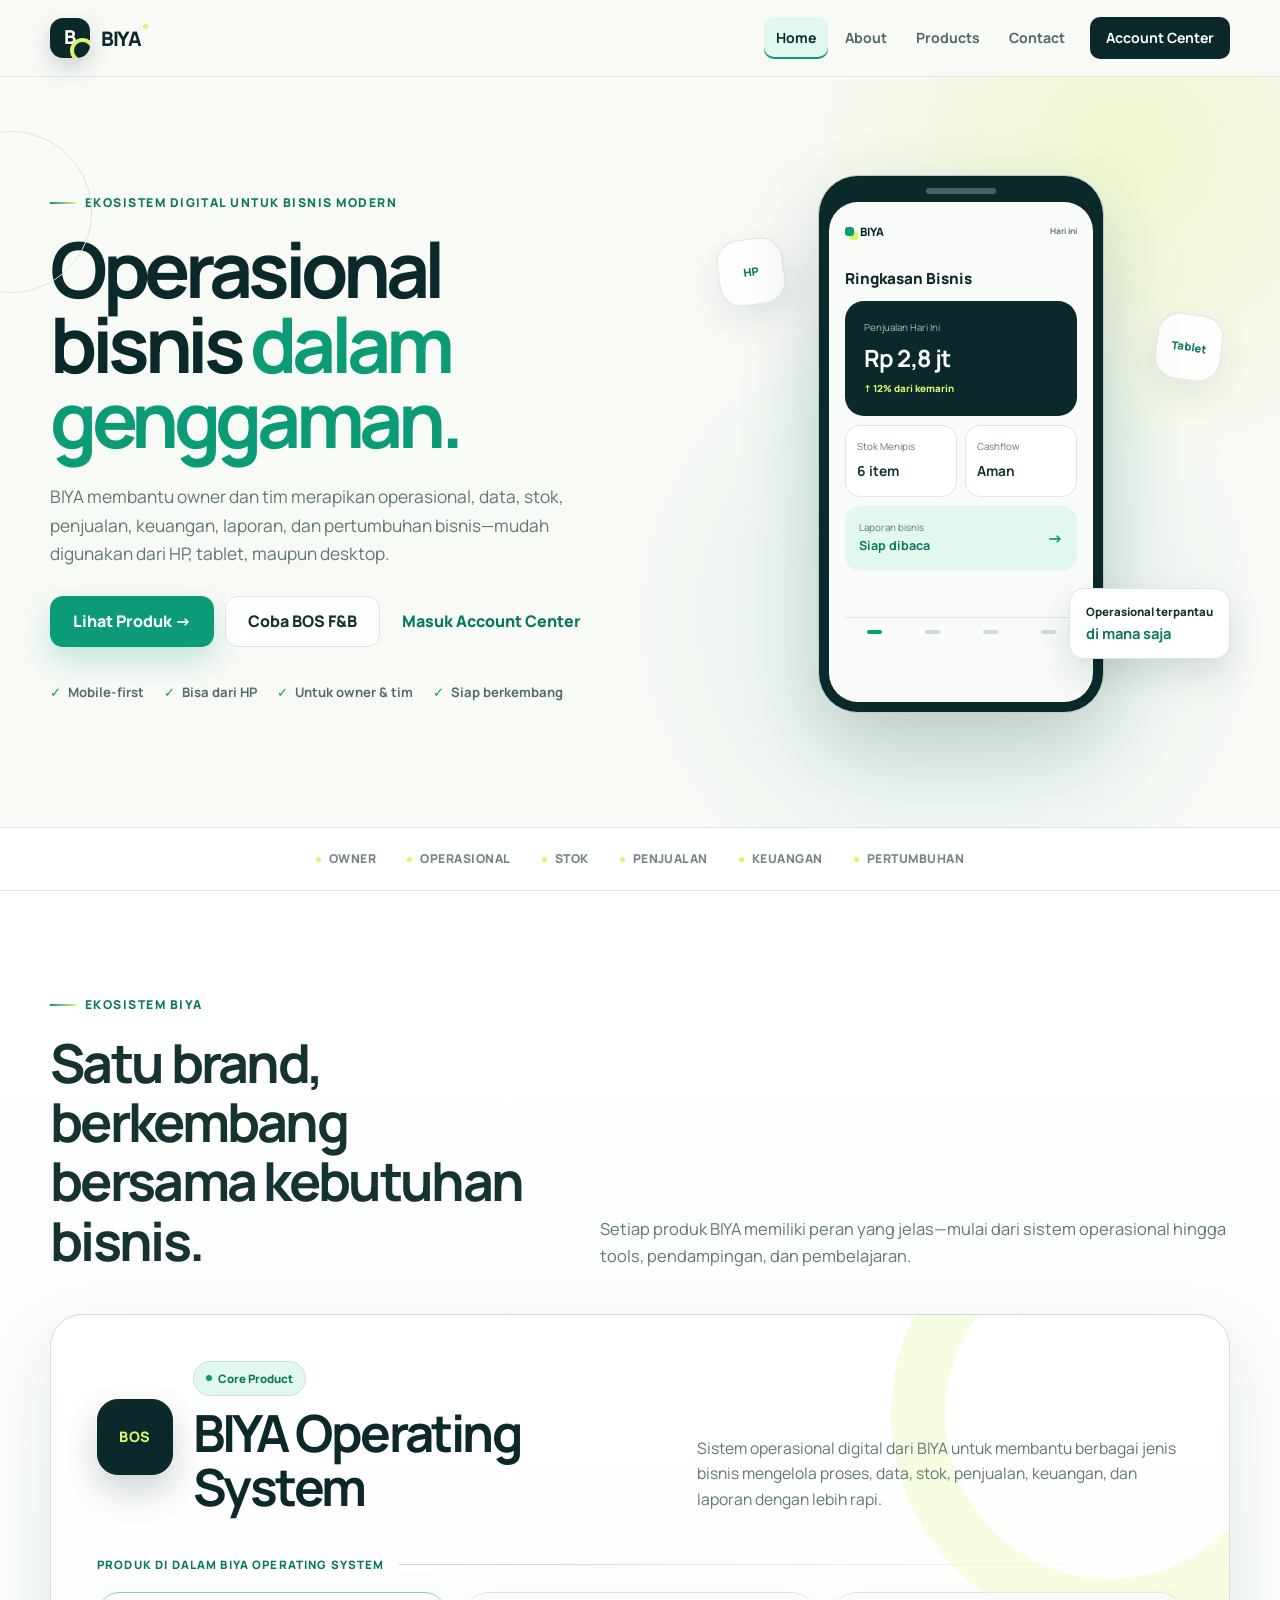
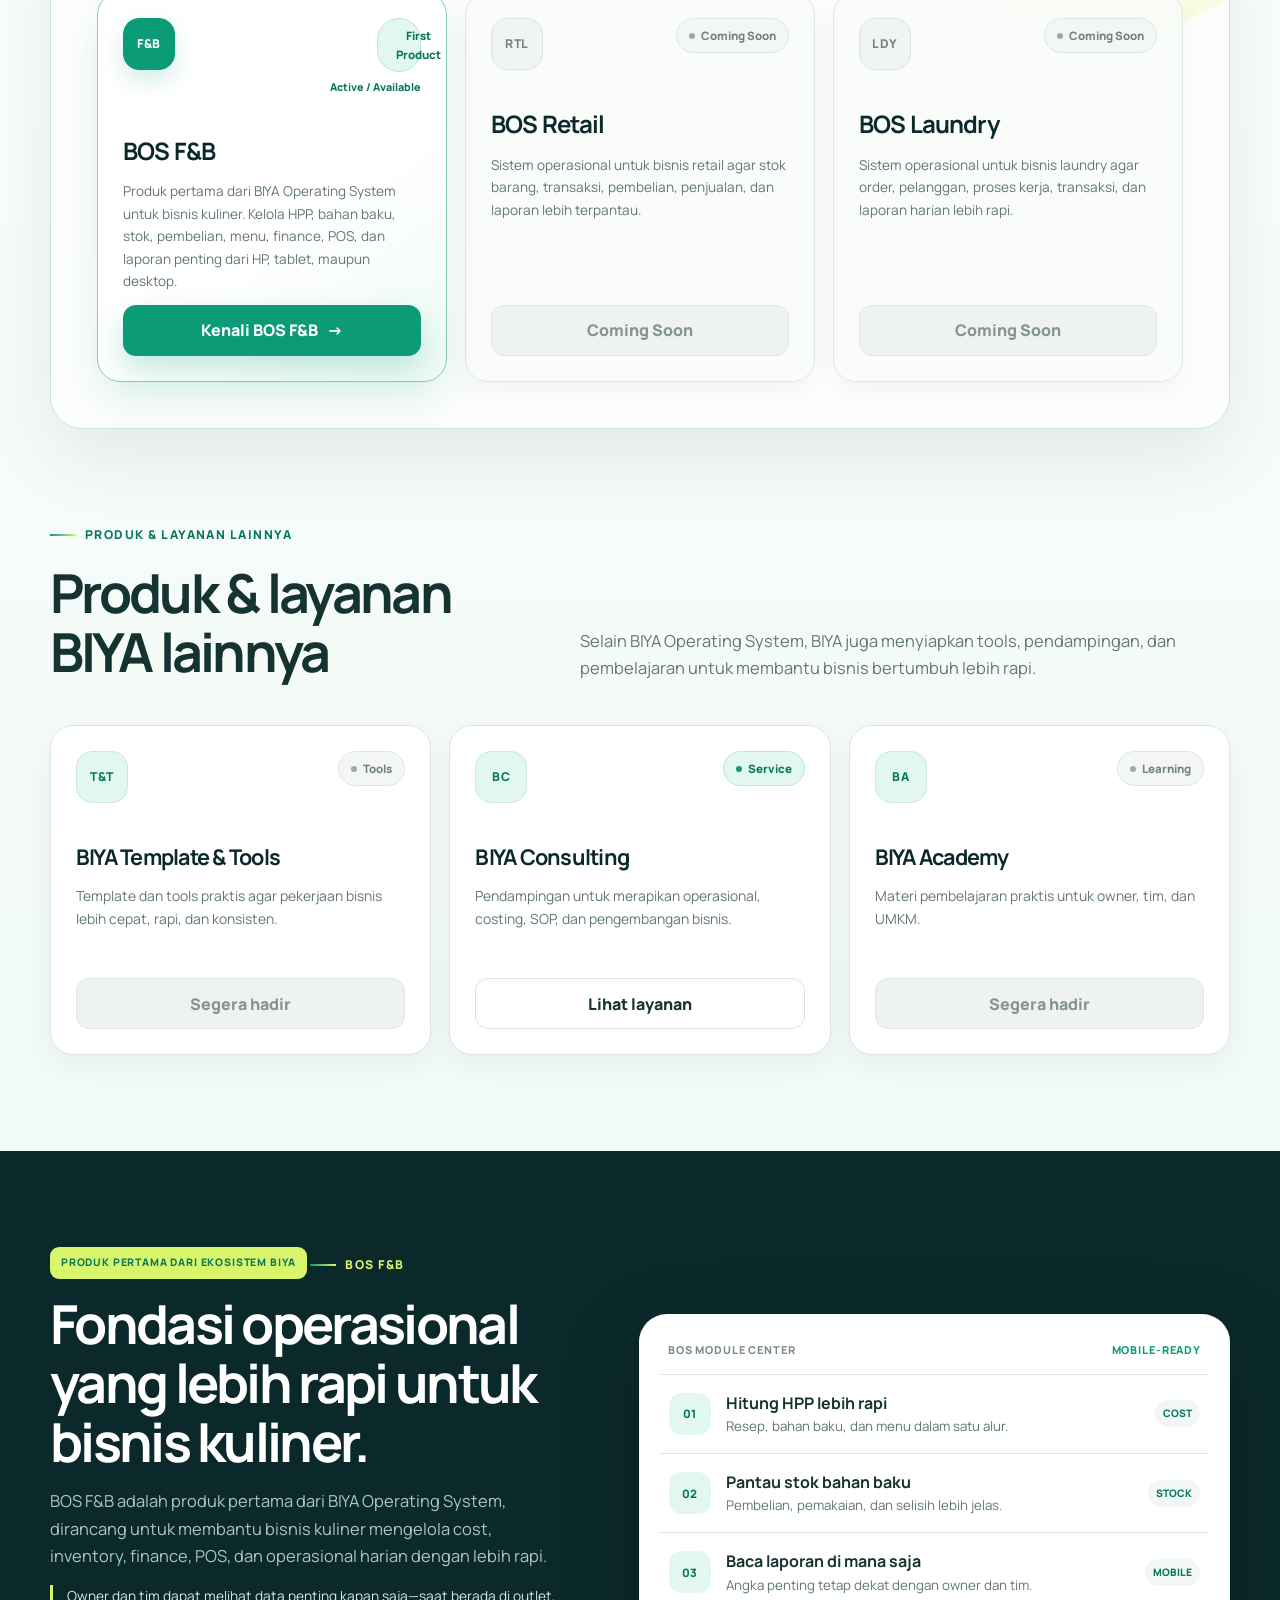
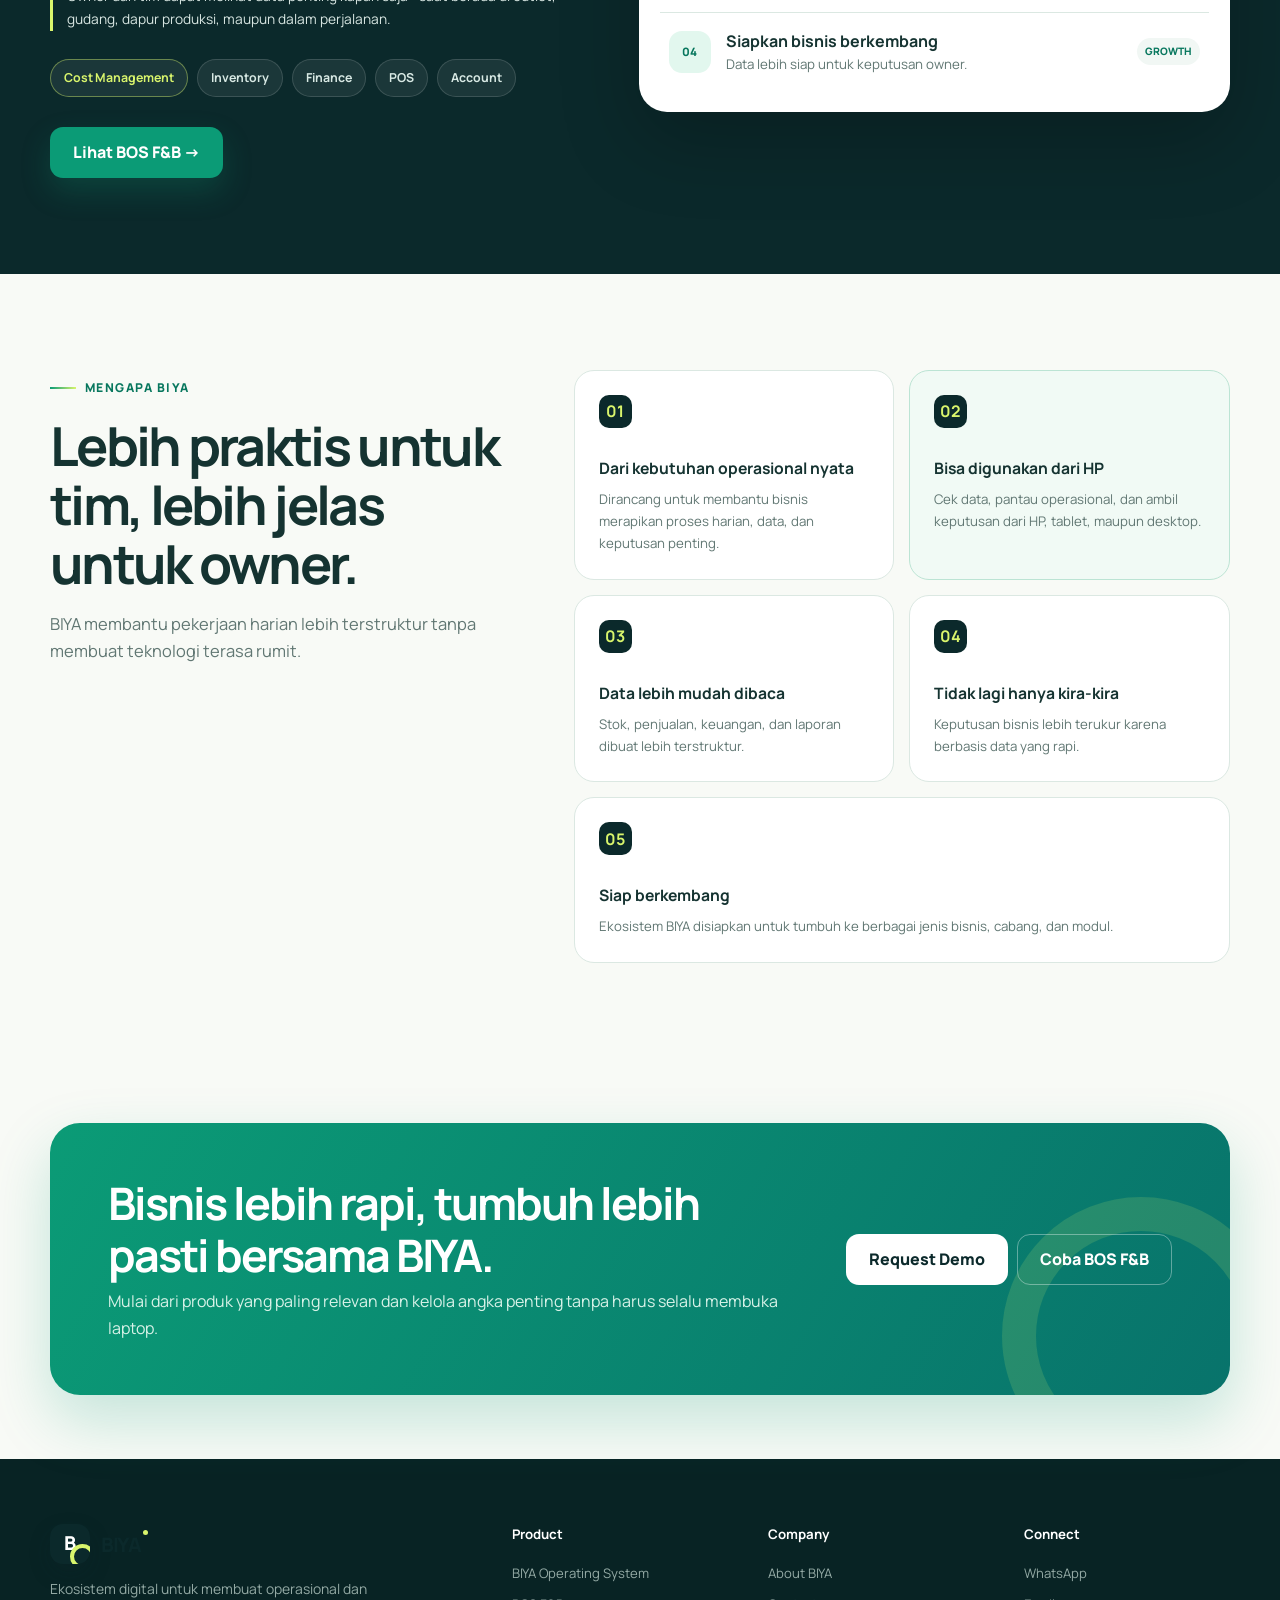
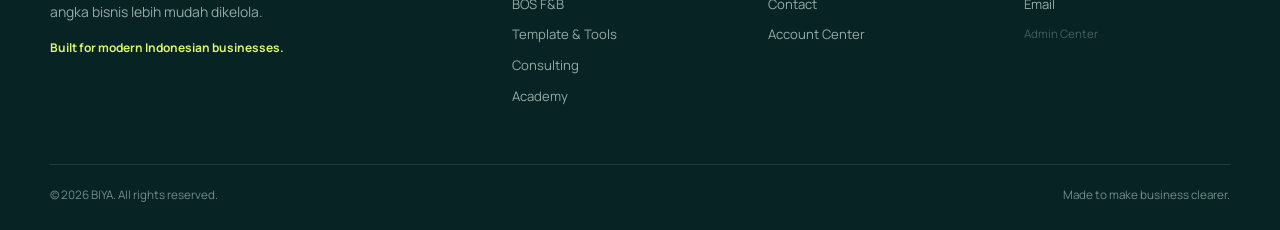
==== index.html @ c6843afa "refactor: simplify global navigation" ====
<!doctype html>
<html lang="id">
<head>
  <meta charset="utf-8">
  <meta name="viewport" content="width=device-width,initial-scale=1">
  <title>BIYA — Bisnis Lebih Rapi, Tumbuh Lebih Pasti</title>
  <meta name="description" content="BIYA membantu bisnis modern dan UMKM merapikan operasional, data, stok, penjualan, keuangan, laporan, dan pertumbuhan dari HP, tablet, maupun desktop.">
  <meta property="og:title" content="BIYA — Bisnis Lebih Rapi, Tumbuh Lebih Pasti">
  <meta property="og:description" content="Ekosistem digital BIYA membantu owner dan tim mengelola bisnis dengan data yang lebih rapi, mudah dibaca, dan siap berkembang.">
  <meta property="og:type" content="website">
  <link rel="stylesheet" href="assets/css/style.css">
  <script defer src="assets/js/main.js"></script>
</head>
<body>
  <header class="site-header">
    <nav class="nav container" aria-label="Navigasi utama">
      <a class="logo" href="index.html" aria-label="BIYA Home"><span class="logo-mark">B</span><span class="logo-word">BIYA</span></a>
      <button class="menu-toggle" type="button" aria-label="Buka menu" aria-expanded="false">☰</button>
      <div class="nav-links">
        <a href="index.html">Home</a><a href="about.html">About</a><a href="products.html">Products</a><a href="contact.html">Contact</a>
        <!-- TODO: Replace with final Account Center URL -->
        <a class="nav-cta" href="#TODO-ACCOUNT-CENTER-LINK">Account Center</a>
      </div>
    </nav>
  </header>
  <main>
    <section class="hero">
      <div class="container hero-grid">
        <div>
          <p class="eyebrow">Ekosistem digital untuk bisnis modern</p>
          <h1>Operasional bisnis <span>dalam genggaman.</span></h1>
          <p class="hero-copy">BIYA membantu owner dan tim merapikan operasional, data, stok, penjualan, keuangan, laporan, dan pertumbuhan bisnis—mudah digunakan dari HP, tablet, maupun desktop.</p>
          <div class="hero-actions">
            <a class="btn btn-primary" href="#produk">Lihat Produk →</a>
            <a class="btn btn-outline" href="bos-fnb.html">Coba BOS F&amp;B</a>
            <a class="btn btn-link" href="#TODO-ACCOUNT-CENTER-LINK">Masuk Account Center</a>
          </div>
          <div class="trust-row"><span>Mobile-first</span><span>Bisa dari HP</span><span>Untuk owner &amp; tim</span><span>Siap berkembang</span></div>
        </div>
        <div class="mobile-showcase" aria-label="Preview BIYA di HP, tablet, dan desktop">
          <div class="device-orbit orbit-one">HP</div><div class="device-orbit orbit-two">Tablet</div>
          <div class="phone-mockup">
            <div class="phone-speaker"></div>
            <div class="phone-screen">
              <div class="phone-head"><span><i></i> BIYA</span><small>Hari ini</small></div>
              <p class="phone-greeting">Ringkasan Bisnis</p>
              <div class="phone-primary"><span>Penjualan Hari Ini</span><strong>Rp 2,8 jt</strong><small>↑ 12% dari kemarin</small></div>
              <div class="phone-metrics"><div><span>Stok Menipis</span><strong>6 item</strong></div><div><span>Cashflow</span><strong>Aman</strong></div></div>
              <div class="phone-report"><span>Laporan bisnis</span><b>Siap dibaca</b><i>→</i></div>
              <div class="phone-nav"><b></b><i></i><i></i><i></i></div>
            </div>
          </div>
          <div class="floating-card mobile-note">Operasional terpantau <b>di mana saja</b></div>
        </div>
      </div>
    </section>
    <div class="logo-strip"><div class="container"><span>OWNER</span><span>OPERASIONAL</span><span>STOK</span><span>PENJUALAN</span><span>KEUANGAN</span><span>PERTUMBUHAN</span></div></div>

    <section class="section bos-section" id="produk">
      <div class="container">
        <div class="section-head products-intro">
          <div><p class="eyebrow">Ekosistem BIYA</p><h2 class="section-title">Satu brand, berkembang bersama kebutuhan bisnis.</h2></div>
          <p class="section-copy">Setiap produk BIYA memiliki peran yang jelas—mulai dari sistem operasional hingga tools, pendampingan, dan pembelajaran.</p>
        </div>
        <div class="bos-parent reveal">
          <div class="bos-parent-head">
            <div class="bos-title-group"><div class="card-icon bos-parent-icon">BOS</div><div><span class="badge">Core Product</span><h2>BIYA Operating System</h2></div></div>
            <p>Sistem operasional digital dari BIYA untuk membantu berbagai jenis bisnis mengelola proses, data, stok, penjualan, keuangan, dan laporan dengan lebih rapi.</p>
          </div>
          <div class="bos-family-label"><span>Produk di dalam BIYA Operating System</span></div>
          <div class="bos-product-grid">
            <article class="bos-product-card is-active"><div class="bos-card-top"><div class="card-icon">F&amp;B</div><div class="badge-stack"><span class="badge">First Product</span><span class="status-label">Active / Available</span></div></div><div><h3>BOS F&amp;B</h3><p>Produk pertama dari BIYA Operating System untuk bisnis kuliner. Kelola HPP, bahan baku, stok, pembelian, menu, finance, POS, dan laporan penting dari HP, tablet, maupun desktop.</p></div><a class="btn btn-primary" href="bos-fnb.html">Kenali BOS F&amp;B <span aria-hidden="true">→</span></a></article>
            <article class="bos-product-card is-coming"><div class="bos-card-top"><div class="card-icon">RTL</div><span class="badge soon">Coming Soon</span></div><div><h3>BOS Retail</h3><p>Sistem operasional untuk bisnis retail agar stok barang, transaksi, pembelian, penjualan, dan laporan lebih terpantau.</p></div><span class="btn btn-disabled" aria-disabled="true">Coming Soon</span></article>
            <article class="bos-product-card is-coming"><div class="bos-card-top"><div class="card-icon">LDY</div><span class="badge soon">Coming Soon</span></div><div><h3>BOS Laundry</h3><p>Sistem operasional untuk bisnis laundry agar order, pelanggan, proses kerja, transaksi, dan laporan harian lebih rapi.</p></div><span class="btn btn-disabled" aria-disabled="true">Coming Soon</span></article>
          </div>
        </div>
        <div class="other-products-block">
          <div class="section-head"><div><p class="eyebrow">Produk &amp; layanan lainnya</p><h2 class="section-title">Produk &amp; layanan BIYA lainnya</h2></div><p class="section-copy">Selain BIYA Operating System, BIYA juga menyiapkan tools, pendampingan, dan pembelajaran untuk membantu bisnis bertumbuh lebih rapi.</p></div>
          <div class="other-product-grid">
            <article class="other-product-card reveal"><div class="card-top"><div class="card-icon">T&amp;T</div><span class="badge soon">Tools</span></div><h3>BIYA Template &amp; Tools</h3><p>Template dan tools praktis agar pekerjaan bisnis lebih cepat, rapi, dan konsisten.</p><span class="btn btn-disabled" aria-disabled="true">Segera hadir</span></article>
            <article class="other-product-card reveal"><div class="card-top"><div class="card-icon">BC</div><span class="badge">Service</span></div><h3>BIYA Consulting</h3><p>Pendampingan untuk merapikan operasional, costing, SOP, dan pengembangan bisnis.</p><a class="btn btn-outline" href="contact.html">Lihat layanan</a></article>
            <article class="other-product-card reveal"><div class="card-top"><div class="card-icon">BA</div><span class="badge soon">Learning</span></div><h3>BIYA Academy</h3><p>Materi pembelajaran praktis untuk owner, tim, dan UMKM.</p><span class="btn btn-disabled" aria-disabled="true">Segera hadir</span></article>
          </div>
        </div>
      </div>
    </section>

    <section class="section bos-highlight">
      <div class="container split">
        <div>
          <p class="product-kicker">Produk pertama dari ekosistem BIYA</p>
          <p class="eyebrow">BOS F&amp;B</p>
          <h2 class="section-title">Fondasi operasional yang lebih rapi untuk bisnis kuliner.</h2>
          <p class="section-copy">BOS F&amp;B adalah produk pertama dari BIYA Operating System, dirancang untuk membantu bisnis kuliner mengelola cost, inventory, finance, POS, dan operasional harian dengan lebih rapi.</p>
          <p class="context-note">Owner dan tim dapat melihat data penting kapan saja—saat berada di outlet, gudang, dapur produksi, maupun dalam perjalanan.</p>
          <div class="module-pills"><span>Cost Management</span><span>Inventory</span><span>Finance</span><span>POS</span><span>Account</span></div>
          <a class="btn btn-primary" href="bos-fnb.html">Lihat BOS F&amp;B →</a>
        </div>
        <div class="feature-panel reveal">
          <div class="panel-label"><span>BOS module center</span><span>Mobile-ready</span></div>
          <div class="feature-row"><i>01</i><div><strong>Hitung HPP lebih rapi</strong><small>Resep, bahan baku, dan menu dalam satu alur.</small></div><em>COST</em></div>
          <div class="feature-row"><i>02</i><div><strong>Pantau stok bahan baku</strong><small>Pembelian, pemakaian, dan selisih lebih jelas.</small></div><em>STOCK</em></div>
          <div class="feature-row"><i>03</i><div><strong>Baca laporan di mana saja</strong><small>Angka penting tetap dekat dengan owner dan tim.</small></div><em>MOBILE</em></div>
          <div class="feature-row"><i>04</i><div><strong>Siapkan bisnis berkembang</strong><small>Data lebih siap untuk keputusan owner.</small></div><em>GROWTH</em></div>
        </div>
      </div>
    </section>

    <section class="section">
      <div class="container why-grid">
        <div><p class="eyebrow">Mengapa BIYA</p><h2 class="section-title">Lebih praktis untuk tim, lebih jelas untuk owner.</h2><p class="section-copy">BIYA membantu pekerjaan harian lebih terstruktur tanpa membuat teknologi terasa rumit.</p></div>
        <div class="why-list">
          <article class="why-item reveal"><b>01</b><h3>Dari kebutuhan operasional nyata</h3><p>Dirancang untuk membantu bisnis merapikan proses harian, data, dan keputusan penting.</p></article>
          <article class="why-item why-mobile reveal"><b>02</b><h3>Bisa digunakan dari HP</h3><p>Cek data, pantau operasional, dan ambil keputusan dari HP, tablet, maupun desktop.</p></article>
          <article class="why-item reveal"><b>03</b><h3>Data lebih mudah dibaca</h3><p>Stok, penjualan, keuangan, dan laporan dibuat lebih terstruktur.</p></article>
          <article class="why-item reveal"><b>04</b><h3>Tidak lagi hanya kira-kira</h3><p>Keputusan bisnis lebih terukur karena berbasis data yang rapi.</p></article>
          <article class="why-item why-wide reveal"><b>05</b><h3>Siap berkembang</h3><p>Ekosistem BIYA disiapkan untuk tumbuh ke berbagai jenis bisnis, cabang, dan modul.</p></article>
        </div>
      </div>
    </section>
    <section class="section-sm"><div class="container"><div class="cta-box"><div><h2>Bisnis lebih rapi, tumbuh lebih pasti bersama BIYA.</h2><p>Mulai dari produk yang paling relevan dan kelola angka penting tanpa harus selalu membuka laptop.</p></div><div class="cta-actions"><a class="btn" href="contact.html">Request Demo</a><!-- TODO: Replace with final BOS F&B app URL --><a class="btn btn-ghost" href="#TODO-BOS-FNB-LINK">Coba BOS F&amp;B</a></div></div></div></section>
  </main>
  <footer class="site-footer">
    <div class="container">
      <div class="footer-grid">
        <div class="footer-brand"><a class="logo" href="index.html"><span class="logo-mark">B</span><span class="logo-word">BIYA</span></a><p>Ekosistem digital untuk membuat operasional dan angka bisnis lebih mudah dikelola.</p><p class="footer-tagline">Built for modern Indonesian businesses.</p></div>
        <div class="footer-col"><h3>Product</h3><a href="products.html#bos">BIYA Operating System</a><a href="bos-fnb.html">BOS F&amp;B</a><a href="products.html#tools">Template &amp; Tools</a><a href="products.html#consulting">Consulting</a><a href="products.html#academy">Academy</a></div>
        <div class="footer-col"><h3>Company</h3><a href="about.html">About BIYA</a><a href="contact.html">Contact</a><!-- TODO: Replace with final Account Center URL --><a href="#TODO-ACCOUNT-CENTER-LINK">Account Center</a></div>
        <div class="footer-col"><h3>Connect</h3><!-- TODO: Replace placeholder contact links --><a href="#TODO-WHATSAPP-LINK">WhatsApp</a><a href="#TODO-EMAIL">Email</a><span class="admin-link">Admin Center</span></div>
      </div>
      <div class="footer-bottom"><span>© 2026 BIYA. All rights reserved.</span><span>Made to make business clearer.</span></div>
    </div>
  </footer>
</body>
</html>
---- assets/css/style.css ----
@import url('https://fonts.googleapis.com/css2?family=Manrope:wght@400;500;600;700;800&display=swap');

:root {
  --navy: #0b292b;
  --navy-soft: #123b3a;
  --green: #0b9b76;
  --green-dark: #08775e;
  --mint: #e2f7ee;
  --mint-soft: #f1faf5;
  --lime: #d9f56c;
  --cream: #f8faf6;
  --white: #fff;
  --ink: #153331;
  --muted: #617773;
  --line: #dbe8e2;
  --shadow: 0 24px 70px rgba(11, 41, 43, .11);
  --radius: 24px;
  --container: 1180px;
}

* { box-sizing: border-box; }
html { scroll-behavior: smooth; }
body { margin: 0; overflow-x: hidden; background: var(--cream); color: var(--ink); font-family: Manrope, Inter, system-ui, sans-serif; line-height: 1.65; }
a { color: inherit; text-decoration: none; }
button, input, textarea, select { font: inherit; }
button, a { -webkit-tap-highlight-color: transparent; }
img { max-width: 100%; }
.container { width: min(calc(100% - 40px), var(--container)); margin-inline: auto; }
.section { padding: 96px 0; }
.section-sm { padding: 64px 0; }
.surface-mint { background: var(--mint-soft); }
.eyebrow { display: inline-flex; align-items: center; gap: 9px; margin: 0 0 18px; color: var(--green-dark); font-size: .76rem; font-weight: 800; letter-spacing: .12em; text-transform: uppercase; }
.eyebrow::before { width: 26px; height: 2px; background: linear-gradient(90deg, var(--green), var(--lime)); content: ""; }
.section-title { max-width: 760px; margin: 0; font-size: clamp(2rem, 4.2vw, 3.6rem); line-height: 1.1; letter-spacing: -.05em; }
.section-copy { max-width: 650px; color: var(--muted); font-size: 1.03rem; }
.section-head { display: flex; align-items: end; justify-content: space-between; gap: 40px; margin-bottom: 44px; }
.section-head .section-copy { margin: 0; }
.accent-text { color: var(--green); }
.badge { display: inline-flex; align-items: center; gap: 6px; padding: 7px 12px; border: 1px solid #bce6d6; border-radius: 999px; background: var(--mint); color: var(--green-dark); font-size: .72rem; font-weight: 800; }
.badge::before { width: 6px; height: 6px; border-radius: 50%; background: var(--green); content: ""; }
.badge.soon { border-color: var(--line); background: #f3f6f4; color: #72837f; }
.badge.soon::before { background: #9aaba7; }
.btn { display: inline-flex; align-items: center; justify-content: center; gap: 9px; min-height: 51px; padding: 0 22px; border: 1px solid transparent; border-radius: 13px; font-weight: 800; transition: .25s ease; cursor: pointer; }
.btn:hover { transform: translateY(-2px); }
.btn-primary { background: var(--green); color: #fff; box-shadow: 0 13px 30px rgba(11, 155, 118, .23); }
.btn-primary:hover { background: var(--green-dark); }
.btn-dark { background: var(--navy); color: #fff; }
.btn-outline { border-color: var(--line); background: #fff; }
.btn-outline:hover { border-color: var(--green); color: var(--green-dark); }
.text-link { display: inline-flex; align-items: center; gap: 7px; color: var(--green-dark); font-weight: 800; }
.text-link::after { content: "→"; transition: .2s; }
.text-link:hover::after { transform: translateX(4px); }

.site-header { position: sticky; top: 0; z-index: 100; border-bottom: 1px solid rgba(219, 232, 226, .88); background: rgba(248, 250, 246, .88); backdrop-filter: blur(18px); }
.nav { display: flex; align-items: center; justify-content: space-between; height: 76px; }
.logo { display: inline-flex; align-items: center; gap: 11px; color: var(--navy); font-size: 1.25rem; font-weight: 800; letter-spacing: -.045em; }
.logo-word { position: relative; }
.logo-word::after { position: absolute; top: 2px; right: -7px; width: 5px; height: 5px; border-radius: 50%; background: var(--lime); content: ""; }
.logo-mark { position: relative; display: grid; place-items: center; width: 40px; height: 40px; overflow: hidden; border-radius: 13px; background: var(--navy); color: #fff; font-size: 1.2rem; font-weight: 800; box-shadow: 0 9px 22px rgba(11, 41, 43, .18); }
.logo-mark::after { position: absolute; right: -5px; bottom: -5px; width: 17px; height: 17px; border: 4px solid var(--lime); border-radius: 50%; content: ""; }
.nav-links { display: flex; align-items: center; gap: 5px; }
.nav-links > a { padding: 9px 12px; border-radius: 10px; color: #4f6763; font-size: .88rem; font-weight: 700; }
.nav-links > a:hover, .nav-links > a.active { background: var(--mint); color: var(--navy); }
.nav-links > a.active { box-shadow: inset 0 -2px var(--green); }
.nav-links .nav-cta { margin-left: 8px; padding-inline: 16px; background: var(--navy); color: #fff; }
.nav-links .nav-cta:hover { background: var(--green-dark); color: #fff; box-shadow: none; }
.menu-toggle { display: none; width: 44px; height: 44px; border: 1px solid var(--line); border-radius: 12px; background: #fff; color: var(--navy); font-size: 1.3rem; cursor: pointer; }

.hero { position: relative; padding: 82px 0 98px; overflow: hidden; background: radial-gradient(circle at 88% 10%, rgba(217, 245, 108, .27), transparent 25%), radial-gradient(circle at 74% 72%, rgba(11, 155, 118, .1), transparent 30%), var(--cream); }
.hero::before { position: absolute; top: 54px; left: -70px; width: 160px; height: 160px; border: 1px solid #d6e6df; border-radius: 50%; content: ""; }
.hero-grid { display: grid; grid-template-columns: 1.03fr .97fr; align-items: center; gap: 72px; }
.hero h1 { margin: 0; color: var(--navy); font-size: clamp(3.2rem, 6vw, 5.55rem); line-height: .98; letter-spacing: -.07em; }
.hero h1 span { color: var(--green); }
.hero-copy { max-width: 660px; margin: 27px 0; color: var(--muted); font-size: 1.08rem; }
.hero-actions { display: flex; flex-wrap: wrap; gap: 11px; }
.trust-row { display: flex; flex-wrap: wrap; gap: 20px; margin-top: 35px; color: #536c67; font-size: .82rem; font-weight: 700; }
.trust-row span::before { margin-right: 7px; color: var(--green); content: "✓"; }
.module-chips { display: flex; flex-wrap: wrap; gap: 8px; }
.module-chips span { padding: 7px 11px; border: 1px solid #cfe5dc; border-radius: 999px; background: rgba(255, 255, 255, .78); color: var(--green-dark); font-size: .7rem; font-weight: 800; }
.hero .module-chips { margin: 0 0 24px; }
.hero-visual { position: relative; min-height: 525px; }
.dashboard-shell { position: absolute; inset: 16px 0 12px 24px; padding: 22px; border: 1px solid #d0e3da; border-radius: 30px; background: rgba(255, 255, 255, .92); box-shadow: var(--shadow); transform: rotate(1deg); }
.dashboard-top { display: flex; align-items: center; justify-content: space-between; padding-bottom: 16px; border-bottom: 1px solid var(--line); }
.dashboard-brand { display: flex; align-items: center; gap: 9px; font-size: .79rem; font-weight: 800; }
.dashboard-brand i { width: 9px; height: 9px; border-radius: 3px; background: var(--green); box-shadow: 5px 5px 0 var(--lime); }
.status-live { display: flex; align-items: center; gap: 6px; color: #70837f; font-size: .68rem; font-weight: 700; }
.status-live::before { width: 7px; height: 7px; border-radius: 50%; background: #42c893; box-shadow: 0 0 0 4px #e0f7ed; content: ""; }
.metric-grid { display: grid; grid-template-columns: repeat(2, 1fr); gap: 12px; margin-top: 16px; }
.metric { padding: 16px; border: 1px solid #e1ebe6; border-radius: 17px; background: #f7faf8; }
.metric.highlight { border-color: var(--navy); background: var(--navy); color: #fff; }
.metric span { display: block; color: #7b8e8a; font-size: .68rem; font-weight: 700; }
.metric.highlight span { color: #aac1bc; }
.metric strong { display: block; margin-top: 4px; font-size: 1.25rem; letter-spacing: -.03em; }
.metric small { color: var(--green); font-size: .66rem; font-weight: 800; }
.metric.highlight small { color: var(--lime); }
.dashboard-detail { display: grid; grid-template-columns: 1.15fr .85fr; gap: 12px; margin-top: 12px; }
.cost-chart, .stock-card { padding: 15px; border: 1px solid var(--line); border-radius: 17px; background: #fff; }
.mini-label { display: flex; align-items: center; justify-content: space-between; color: #768985; font-size: .66rem; font-weight: 700; }
.mini-label b { color: var(--ink); font-size: .72rem; }
.bars { display: flex; align-items: end; gap: 6px; height: 73px; margin-top: 9px; }
.bars i { flex: 1; border-radius: 5px 5px 2px 2px; background: #caeadf; }
.bars i:nth-child(1) { height: 42%; }
.bars i:nth-child(2) { height: 65%; }
.bars i:nth-child(3) { height: 54%; }
.bars i:nth-child(4) { height: 88%; background: var(--green); }
.bars i:nth-child(5) { height: 72%; }
.stock-card ul { display: grid; gap: 8px; margin: 12px 0 0; padding: 0; list-style: none; }
.stock-card li { display: flex; align-items: center; justify-content: space-between; color: #607570; font-size: .67rem; }
.stock-card li::before { width: 7px; height: 7px; margin-right: 6px; border-radius: 50%; background: #f0ad4e; content: ""; }
.stock-card li span { margin-left: auto; color: #b56d24; font-weight: 800; }
.floating-card { position: absolute; z-index: 2; padding: 13px 16px; border: 1px solid var(--line); border-radius: 15px; background: #fff; box-shadow: 0 16px 35px rgba(11, 41, 43, .13); font-size: .72rem; font-weight: 800; }
.floating-card.one { top: 0; right: -14px; }
.floating-card.two { bottom: 0; left: -10px; }
.floating-card b { display: block; color: var(--green-dark); font-size: .92rem; }

.logo-strip { padding: 21px 0; border-block: 1px solid var(--line); background: #fff; }
.logo-strip .container { display: flex; flex-wrap: wrap; justify-content: center; gap: 31px; color: #758681; font-size: .76rem; font-weight: 800; letter-spacing: .04em; }
.logo-strip span { display: flex; align-items: center; gap: 8px; }
.logo-strip span::before { width: 5px; height: 5px; border-radius: 50%; background: var(--lime); content: ""; }
.card-grid { display: grid; grid-template-columns: repeat(4, 1fr); gap: 18px; }
.product-card { position: relative; display: flex; flex-direction: column; min-height: 325px; padding: 25px; overflow: hidden; border: 1px solid var(--line); border-radius: var(--radius); background: #fff; box-shadow: 0 10px 30px rgba(11, 41, 43, .045); transition: .25s; }
.product-card::after { position: absolute; right: -28px; bottom: -35px; width: 100px; height: 100px; border: 18px solid var(--mint); border-radius: 50%; content: ""; }
.product-card:hover { transform: translateY(-6px); border-color: #acd8c8; box-shadow: var(--shadow); }
.card-top { display: flex; align-items: start; justify-content: space-between; gap: 12px; }
.card-icon { display: grid; place-items: center; width: 52px; height: 52px; flex-shrink: 0; border: 1px solid #cbe8dc; border-radius: 16px; background: var(--mint); color: var(--green-dark); font-size: .76rem; font-weight: 800; letter-spacing: .04em; }
.product-card .card-icon { margin-bottom: 38px; }
.product-card h3 { margin: 0 0 10px; font-size: 1.2rem; line-height: 1.3; }
.product-card p { margin: 0 0 24px; color: var(--muted); font-size: .87rem; }
.product-card .text-link { z-index: 1; margin-top: auto; font-size: .85rem; }

.dark-section { position: relative; overflow: hidden; background: var(--navy); color: #fff; }
.dark-section::before { position: absolute; top: -210px; right: -140px; width: 510px; height: 510px; border: 1px solid rgba(217, 245, 108, .16); border-radius: 50%; box-shadow: 0 0 0 70px rgba(11, 155, 118, .05); content: ""; }
.dark-section .eyebrow { color: var(--lime); }
.dark-section .section-copy { color: #abc0bb; }
.split { display: grid; grid-template-columns: .93fr 1.07fr; align-items: center; gap: 75px; }
.module-pills { display: flex; flex-wrap: wrap; gap: 9px; margin: 28px 0 30px; }
.module-pills span { padding: 8px 13px; border: 1px solid rgba(255, 255, 255, .14); border-radius: 999px; background: rgba(255, 255, 255, .065); color: #d8e9e4; font-size: .77rem; font-weight: 700; }
.module-pills span:first-child { border-color: rgba(217, 245, 108, .42); color: var(--lime); }
.feature-panel { position: relative; z-index: 2; padding: 20px; border: 1px solid rgba(255, 255, 255, .12); border-radius: 28px; background: #fff; color: var(--ink); box-shadow: 0 28px 80px rgba(0, 0, 0, .23); }
.panel-label { display: flex; justify-content: space-between; padding: 6px 8px 15px; color: #7c8d89; font-size: .68rem; font-weight: 800; text-transform: uppercase; letter-spacing: .08em; }
.panel-label span:last-child { color: var(--green); }
.feature-row { display: flex; align-items: center; gap: 15px; padding: 15px 9px; border-top: 1px solid var(--line); }
.feature-row i { display: grid; place-items: center; width: 42px; height: 42px; flex-shrink: 0; border-radius: 13px; background: var(--mint); color: var(--green-dark); font-style: normal; font-size: .72rem; font-weight: 900; }
.feature-row strong, .feature-row small { display: block; }
.feature-row small { color: var(--muted); }
.feature-row em { margin-left: auto; padding: 5px 8px; border-radius: 999px; background: #f1f7f4; color: var(--green-dark); font-size: .64rem; font-style: normal; font-weight: 800; }
.why-grid { display: grid; grid-template-columns: .82fr 1.18fr; gap: 68px; }
.why-list { display: grid; grid-template-columns: 1fr 1fr; gap: 15px; }
.why-item { padding: 24px; border: 1px solid var(--line); border-radius: 20px; background: #fff; }
.why-item b { display: grid; place-items: center; width: 33px; height: 33px; margin-bottom: 28px; border-radius: 10px; background: var(--navy); color: var(--lime); }
.why-item h3 { margin: 0 0 7px; font-size: .98rem; }
.why-item p { margin: 0; color: var(--muted); font-size: .83rem; }
.cta-box { position: relative; display: flex; align-items: center; justify-content: space-between; gap: 30px; padding: 54px 58px; overflow: hidden; border-radius: 30px; background: linear-gradient(120deg, var(--green), #08736b); color: #fff; box-shadow: 0 25px 60px rgba(11, 155, 118, .22); }
.cta-box::after { position: absolute; right: -50px; bottom: -80px; width: 210px; height: 210px; border: 34px solid rgba(217, 245, 108, .14); border-radius: 50%; content: ""; }
.cta-box > * { position: relative; z-index: 1; }
.cta-box h2 { max-width: 670px; margin: 0 0 8px; font-size: clamp(1.8rem, 3.5vw, 2.8rem); line-height: 1.15; letter-spacing: -.045em; }
.cta-box p { margin: 0; color: #d8f2e8; }
.cta-actions { display: flex; flex-shrink: 0; flex-wrap: wrap; gap: 9px; }
.cta-box .btn { background: #fff; color: var(--navy); }
.cta-box .btn.btn-ghost { border-color: rgba(255, 255, 255, .36); background: transparent; color: #fff; }

.page-hero { position: relative; padding: 84px 0 74px; overflow: hidden; border-bottom: 1px solid var(--line); text-align: center; background: radial-gradient(circle at 50% -30%, rgba(11, 155, 118, .17), transparent 52%), var(--cream); }
.page-hero::after { position: absolute; right: 8%; bottom: -45px; width: 110px; height: 110px; border: 18px solid rgba(217, 245, 108, .34); border-radius: 50%; content: ""; }
.page-hero .eyebrow::before { display: none; }
.page-hero h1 { max-width: 920px; margin: 0 auto; color: var(--navy); font-size: clamp(2.8rem, 6vw, 5.15rem); line-height: 1.02; letter-spacing: -.065em; }
.page-hero p { max-width: 720px; margin: 24px auto 0; color: var(--muted); font-size: 1.06rem; }
.page-hero .module-chips { justify-content: center; margin-top: 27px; }
.page-hero .hero-actions { justify-content: center; margin-top: 28px; }
.story-grid, .contact-grid { display: grid; grid-template-columns: 1fr 1fr; align-items: start; gap: 68px; }
.story-card { padding: 38px; border-radius: 27px; background: var(--navy); color: #fff; box-shadow: var(--shadow); }
.story-card blockquote { margin: 0; font-size: 1.48rem; font-weight: 700; line-height: 1.5; }
.story-card p { color: #afc4bf; }
.value-grid { display: grid; grid-template-columns: repeat(3, 1fr); gap: 18px; }
.value-card { padding: 29px; border: 1px solid var(--line); border-radius: 22px; background: #fff; }
.value-card span { color: var(--green); font-size: 1.6rem; font-weight: 900; }
.value-card h3 { margin: 22px 0 7px; }
.value-card p { margin: 0; color: var(--muted); font-size: .87rem; }
.product-list { display: grid; gap: 20px; }
.product-wide { display: grid; grid-template-columns: 90px 1fr auto; align-items: center; gap: 27px; padding: 29px; border: 1px solid var(--line); border-radius: 24px; background: #fff; box-shadow: 0 10px 28px rgba(11, 41, 43, .04); }
.product-wide .card-icon { width: 70px; height: 70px; }
.product-wide h2 { margin: 7px 0; font-size: 1.45rem; }
.product-wide p { margin: 0; color: var(--muted); }
.bos-section { background: linear-gradient(180deg, #fff 0%, var(--mint-soft) 100%); }
.bos-parent { position: relative; padding: 46px; overflow: hidden; border: 1px solid #c8e3d8; border-radius: 32px; background: rgba(255, 255, 255, .82); box-shadow: 0 28px 75px rgba(11, 41, 43, .09); }
.bos-parent::before { position: absolute; top: -120px; right: -100px; width: 330px; height: 330px; border: 54px solid rgba(217, 245, 108, .19); border-radius: 50%; content: ""; pointer-events: none; }
.bos-parent-head { position: relative; z-index: 1; display: grid; grid-template-columns: 1fr .9fr; align-items: end; gap: 60px; }
.bos-title-group { display: flex; align-items: center; gap: 20px; }
.bos-parent-icon { width: 76px; height: 76px; border-color: var(--navy); border-radius: 21px; background: var(--navy); color: var(--lime); font-size: .9rem; box-shadow: 0 16px 34px rgba(11, 41, 43, .2); }
.bos-parent h2 { margin: 9px 0 0; color: var(--navy); font-size: clamp(2rem, 4vw, 3.35rem); line-height: 1.06; letter-spacing: -.05em; }
.bos-parent-head > p { margin: 0; color: var(--muted); font-size: .98rem; }
.bos-family-label { display: flex; align-items: center; gap: 14px; margin: 42px 0 18px; color: var(--green-dark); font-size: .72rem; font-weight: 800; letter-spacing: .1em; text-transform: uppercase; }
.bos-family-label::after { height: 1px; flex: 1; background: linear-gradient(90deg, #b9ddd0, transparent); content: ""; }
.bos-product-grid { position: relative; z-index: 1; display: grid; grid-template-columns: repeat(3, minmax(0, 1fr)); gap: 18px; }
.bos-product-card { display: flex; flex-direction: column; min-width: 0; min-height: 390px; padding: 25px; border: 1px solid var(--line); border-radius: 23px; background: #fff; box-shadow: 0 10px 28px rgba(11, 41, 43, .05); }
.bos-product-card.is-active { border-color: #87ccb6; background: linear-gradient(145deg, #fff 58%, #edfaf4); box-shadow: 0 18px 44px rgba(11, 155, 118, .13); }
.bos-product-card.is-coming { background: rgba(250, 252, 250, .86); }
.bos-card-top { display: flex; align-items: flex-start; justify-content: space-between; gap: 12px; margin-bottom: 34px; }
.bos-card-top .badge { max-width: calc(100% - 66px); text-align: center; }
.badge-stack { display: flex; align-items: flex-end; flex-direction: column; gap: 7px; }
.status-label { color: var(--green-dark); font-size: .67rem; font-weight: 800; }
.bos-product-card.is-active .card-icon { border-color: var(--green); background: var(--green); color: #fff; box-shadow: 0 10px 22px rgba(11, 155, 118, .18); }
.bos-product-card.is-coming .card-icon { border-color: #dce5e1; background: #f0f4f2; color: #738580; }
.product-kicker { margin: 0 0 7px !important; color: var(--green-dark) !important; font-size: .65rem !important; font-weight: 800; letter-spacing: .08em; text-transform: uppercase; }
.bos-product-card h3 { margin: 0 0 10px; color: var(--navy); font-size: 1.5rem; letter-spacing: -.035em; }
.bos-product-card p { margin: 0; color: var(--muted); font-size: .85rem; }
.bos-product-card > .btn { width: 100%; margin-top: auto; }
.btn-disabled { border-color: #dfe7e3; background: #eef2f0; color: #84948f; cursor: default; }
.btn-disabled:hover { transform: none; }
.bos-note { position: relative; z-index: 1; display: flex; align-items: flex-start; gap: 10px; margin: 20px 0 0; padding: 16px 18px; border: 1px solid #c9e7da; border-radius: 15px; background: var(--mint); color: #41665e; font-size: .82rem; }
.bos-note span { color: var(--green); font-weight: 900; }
.other-products { background: var(--cream); }
.products-intro { margin-bottom: 44px; }
.other-products-block { padding-top: 88px; }
.other-product-grid { display: grid; grid-template-columns: repeat(3, minmax(0, 1fr)); gap: 18px; }
.other-product-card { display: flex; min-width: 0; min-height: 330px; flex-direction: column; padding: 25px; border: 1px solid var(--line); border-radius: 23px; background: #fff; box-shadow: 0 10px 28px rgba(11, 41, 43, .05); transition: .25s; }
.other-product-card:hover { transform: translateY(-5px); border-color: #add9c9; box-shadow: var(--shadow); }
.other-product-card .card-top { margin-bottom: 36px; }
.other-product-card h3 { margin: 0 0 10px; color: var(--navy); font-size: 1.35rem; letter-spacing: -.035em; }
.other-product-card p { margin: 0 0 24px; color: var(--muted); font-size: .87rem; }
.other-product-card > .btn { width: 100%; margin-top: auto; }
.module-grid { display: grid; grid-template-columns: repeat(3, 1fr); gap: 18px; }
.module-card { display: flex; flex-direction: column; min-height: 350px; padding: 25px; border: 1px solid var(--line); border-radius: 22px; background: #fff; box-shadow: 0 8px 25px rgba(11, 41, 43, .04); transition: .25s; }
.module-card:hover { transform: translateY(-5px); border-color: #add9c9; box-shadow: var(--shadow); }
.module-card-head { display: flex; align-items: center; gap: 13px; margin-bottom: 15px; }
.module-card .card-icon { width: 44px; height: 44px; border-radius: 13px; }
.module-card h3 { margin: 0; font-size: 1.08rem; }
.module-card > p { min-height: 52px; margin: 0 0 18px; color: var(--muted); font-size: .82rem; }
.module-card ul { display: flex; flex-wrap: wrap; align-content: start; gap: 7px; margin: auto 0 0; padding: 0; list-style: none; }
.module-card li { padding: 5px 9px; border: 1px solid var(--line); border-radius: 999px; background: #f7faf8; color: #5d716d; font-size: .7rem; }
.audience-grid { display: grid; grid-template-columns: repeat(5, 1fr); gap: 13px; }
.audience-card { padding: 23px 17px; border: 1px solid var(--line); border-radius: 19px; background: #fff; text-align: center; }
.audience-card span { display: grid; place-items: center; width: 40px; height: 40px; margin: 0 auto 17px; border-radius: 12px; background: var(--mint); color: var(--green-dark); font-size: .73rem; font-weight: 900; }
.audience-card h3 { margin: 0; font-size: .9rem; }
.problem-panel { display: grid; grid-template-columns: .75fr 1.25fr; gap: 60px; padding: 50px; border-radius: 29px; background: var(--navy); color: #fff; }
.problem-panel .section-copy { color: #afc4bf; }
.problem-list { display: grid; grid-template-columns: 1fr 1fr; gap: 10px; }
.problem-item { display: flex; align-items: center; gap: 11px; padding: 15px; border: 1px solid rgba(255, 255, 255, .11); border-radius: 14px; background: rgba(255, 255, 255, .06); font-size: .84rem; font-weight: 700; }
.problem-item::before { display: grid; place-items: center; width: 23px; height: 23px; flex-shrink: 0; border-radius: 7px; background: var(--lime); color: var(--navy); content: "→"; font-size: .72rem; }
.contact-card { padding: 34px; border: 1px solid var(--line); border-radius: 24px; background: #fff; box-shadow: 0 10px 30px rgba(11, 41, 43, .045); }
.contact-method { display: flex; gap: 16px; padding: 19px 0; border-bottom: 1px solid var(--line); }
.contact-method:last-child { border: 0; }
.contact-method .card-icon { width: 43px; height: 43px; }
.contact-method h3 { margin: 0; font-size: .98rem; }
.contact-method p { margin: 2px 0 0; color: var(--muted); font-size: .84rem; }
.form { display: grid; gap: 16px; }
.field { display: grid; gap: 6px; }
.field label { font-size: .8rem; font-weight: 800; }
.field input, .field textarea, .field select { width: 100%; padding: 13px 14px; border: 1px solid var(--line); border-radius: 11px; outline: none; background: #fbfdfb; color: var(--ink); }
.field input:focus, .field textarea:focus, .field select:focus { border-color: var(--green); box-shadow: 0 0 0 3px rgba(11, 155, 118, .1); }
.field textarea { min-height: 115px; resize: vertical; }
.form-note { margin: 0; color: var(--muted); font-size: .73rem; }

.site-footer { padding: 65px 0 24px; background: #082324; color: #fff; }
.footer-grid { display: grid; grid-template-columns: 2fr repeat(3, 1fr); gap: 50px; }
.footer-brand p { max-width: 330px; color: #94aaa5; font-size: .87rem; }
.footer-tagline { color: var(--lime) !important; font-size: .75rem !important; font-weight: 700; }
.footer-col h3 { margin: 0 0 17px; font-size: .83rem; }
.footer-col a { display: block; margin: 9px 0; color: #94aaa5; font-size: .82rem; }
.footer-col a:hover { color: var(--lime); }
.footer-bottom { display: flex; justify-content: space-between; gap: 20px; margin-top: 48px; padding-top: 21px; border-top: 1px solid rgba(255, 255, 255, .1); color: #718d87; font-size: .73rem; }
.admin-link { display: block; margin-top: 9px; color: #94aaa5; opacity: .44; font-size: .72rem !important; }
.reveal { opacity: 0; transform: translateY(18px); transition: .6s ease; }
.reveal.visible { opacity: 1; transform: none; }

@media (max-width: 900px) {
  .nav-links { position: absolute; top: 76px; right: 20px; left: 20px; display: none; flex-direction: column; align-items: stretch; padding: 13px; border: 1px solid var(--line); border-radius: 16px; background: rgba(255, 255, 255, .98); box-shadow: var(--shadow); }
  .nav-links.open { display: flex; }
  .nav-links .nav-cta { margin: 5px 0 0; text-align: center; }
  .menu-toggle { display: block; }
  .hero-grid, .split, .why-grid, .story-grid, .contact-grid, .problem-panel { grid-template-columns: 1fr; }
  .hero { padding-top: 62px; }
  .hero-visual { width: 100%; max-width: 590px; min-height: 500px; margin: auto; }
  .card-grid, .module-grid { grid-template-columns: repeat(2, 1fr); }
  .section-head { align-items: start; flex-direction: column; }
  .product-wide { grid-template-columns: 76px 1fr; }
  .product-wide > .btn { grid-column: 2; justify-self: start; }
  .bos-parent { padding: 35px; }
  .bos-parent-head { grid-template-columns: 1fr; align-items: start; gap: 24px; }
  .bos-product-grid { grid-template-columns: repeat(2, minmax(0, 1fr)); }
  .bos-product-card.is-active { grid-column: 1 / -1; min-height: 350px; }
  .other-product-grid { grid-template-columns: repeat(2, minmax(0, 1fr)); }
  .other-product-card:first-child { grid-column: 1 / -1; }
  .audience-grid { grid-template-columns: repeat(3, 1fr); }
  .footer-grid { grid-template-columns: 2fr 1fr 1fr; }
  .footer-col:last-child { grid-column: 2; }
  .cta-box { align-items: flex-start; flex-direction: column; }
}

@media (max-width: 600px) {
  .container { width: min(calc(100% - 28px), var(--container)); }
  .section { padding: 72px 0; }
  .section-sm { padding: 46px 0; }
  .nav { height: 69px; }
  .nav-links { top: 69px; right: 14px; left: 14px; }
  .hero { padding: 48px 0 68px; }
  .hero h1 { font-size: clamp(2.75rem, 14vw, 4rem); }
  .hero-actions, .cta-actions { width: 100%; }
  .hero-actions .btn, .cta-actions .btn { width: 100%; }
  .trust-row { gap: 10px 16px; }
  .hero-visual { min-height: 430px; }
  .dashboard-shell { inset: 18px 0 15px; padding: 14px; border-radius: 23px; transform: none; }
  .metric { padding: 12px; }
  .metric strong { font-size: 1rem; }
  .dashboard-detail { grid-template-columns: 1fr; }
  .stock-card { display: none; }
  .floating-card.one { right: -4px; }
  .floating-card.two { bottom: 0; left: -3px; }
  .card-grid, .value-grid, .module-grid, .why-list, .audience-grid, .problem-list { grid-template-columns: 1fr; }
  .product-card { min-height: 285px; }
  .feature-row em { display: none; }
  .product-wide { grid-template-columns: 1fr; gap: 16px; }
  .product-wide > .btn { grid-column: auto; width: 100%; }
  .product-wide .card-icon { width: 55px; height: 55px; }
  .bos-parent { padding: 23px 18px; border-radius: 25px; }
  .bos-title-group { align-items: flex-start; flex-direction: column; gap: 16px; }
  .bos-parent-icon { width: 62px; height: 62px; border-radius: 18px; }
  .bos-parent h2 { font-size: 2.15rem; }
  .bos-family-label { margin-top: 34px; }
  .bos-product-grid { grid-template-columns: 1fr; }
  .bos-product-card, .bos-product-card.is-active { grid-column: auto; min-height: 365px; padding: 22px; }
  .bos-card-top { margin-bottom: 28px; }
  .bos-card-top .badge { font-size: .65rem; }
  .badge-stack { align-items: flex-end; }
  .other-products-block { padding-top: 68px; }
  .other-product-grid { grid-template-columns: 1fr; }
  .other-product-card, .other-product-card:first-child { grid-column: auto; min-height: 300px; padding: 22px; }
  .module-card { min-height: 0; }
  .module-card > p { min-height: 0; }
  .audience-card { display: flex; align-items: center; gap: 15px; text-align: left; }
  .audience-card span { margin: 0; }
  .problem-panel { gap: 28px; padding: 29px 22px; }
  .cta-box { padding: 37px 24px; }
  .footer-grid { grid-template-columns: 1fr 1fr; gap: 33px; }
  .footer-brand { grid-column: 1 / -1; }
  .footer-col:last-child { grid-column: auto; }
  .footer-bottom { flex-direction: column; }
  .page-hero { padding: 62px 0; }
  .page-hero h1 { font-size: 2.75rem; }
  .story-card, .contact-card { padding: 27px; }
  .section-head { margin-bottom: 31px; }
}

@media (prefers-reduced-motion: reduce) {
  html { scroll-behavior: auto; }
  *, *::before, *::after { transition-duration: .01ms !important; }
}

/* Ecosystem and mobile-first refinements */
.btn-link { min-height: 51px; padding-inline: 10px; color: var(--green-dark); }
.mobile-showcase { position: relative; display: grid; min-height: 570px; place-items: center; }
.mobile-showcase::before { position: absolute; width: 430px; height: 430px; border-radius: 50%; background: radial-gradient(circle, rgba(217,245,108,.38), rgba(226,247,238,.4) 48%, transparent 69%); content: ""; }
.phone-mockup { position: relative; z-index: 2; width: min(100%, 286px); padding: 10px; border: 1px solid #b9cec6; border-radius: 40px; background: var(--navy); box-shadow: 0 32px 80px rgba(11,41,43,.2); }
.phone-speaker { width: 70px; height: 6px; margin: 2px auto 8px; border-radius: 10px; background: #496260; }
.phone-screen { min-height: 500px; padding: 20px 16px 14px; border-radius: 29px; background: #f8fbf8; }
.phone-head { display: flex; align-items: center; justify-content: space-between; color: #71837f; font-size: .63rem; font-weight: 800; }
.phone-head span { color: var(--navy); font-size: .72rem; }
.phone-head i { display: inline-block; width: 9px; height: 9px; margin-right: 4px; border-radius: 3px; background: var(--green); box-shadow: 4px 4px 0 var(--lime); }
.phone-greeting { margin: 25px 0 10px; color: var(--navy); font-size: .95rem; font-weight: 800; }
.phone-primary { padding: 19px; border-radius: 19px; background: var(--navy); color: #fff; }
.phone-primary span, .phone-primary small, .phone-metrics span, .phone-report span { display: block; font-size: .61rem; }
.phone-primary span { color: #a8c0bb; }
.phone-primary strong { display: block; margin: 3px 0; font-size: 1.48rem; letter-spacing: -.04em; }
.phone-primary small { color: var(--lime); font-weight: 800; }
.phone-metrics { display: grid; grid-template-columns: 1fr 1fr; gap: 8px; margin-top: 9px; }
.phone-metrics div { padding: 13px 11px; border: 1px solid var(--line); border-radius: 15px; background: #fff; }
.phone-metrics span { color: var(--muted); }
.phone-metrics strong { display: block; margin-top: 5px; color: var(--ink); font-size: .86rem; }
.phone-report { display: grid; grid-template-columns: 1fr auto; align-items: center; margin-top: 9px; padding: 14px; border-radius: 15px; background: var(--mint); }
.phone-report span { grid-column: 1; color: var(--muted); }
.phone-report b { color: var(--green-dark); font-size: .78rem; }
.phone-report i { grid-column: 2; grid-row: 1 / 3; color: var(--green); font-style: normal; font-weight: 900; }
.phone-nav { display: flex; justify-content: space-around; margin-top: 46px; padding-top: 12px; border-top: 1px solid var(--line); }
.phone-nav i, .phone-nav b { width: 15px; height: 4px; border-radius: 4px; background: #cedbd6; }
.phone-nav b { background: var(--green); }
.mobile-note { right: 0; bottom: 70px; }
.device-orbit { position: absolute; z-index: 1; display: grid; width: 66px; height: 66px; place-items: center; border: 1px solid var(--line); border-radius: 22px; background: rgba(255,255,255,.9); color: var(--green-dark); box-shadow: 0 14px 35px rgba(11,41,43,.09); font-size: .7rem; font-weight: 800; }
.orbit-one { top: 80px; left: 25px; transform: rotate(-8deg); }
.orbit-two { top: 155px; right: 8px; transform: rotate(8deg); }
.ecosystem-grid { display: grid; grid-template-columns: repeat(4, 1fr); gap: 18px; }
.ecosystem-grid .product-card-featured { grid-column: span 2; background: linear-gradient(140deg, #fff, var(--mint-soft)); }
.product-card.compact { min-height: 285px; }
.product-kicker { display: inline-block; margin: 0 0 22px; padding: 7px 11px; border-radius: 9px; background: var(--lime); color: var(--navy); font-size: .7rem; font-weight: 900; }
.bos-highlight { background: var(--navy); color: #fff; }
.bos-highlight .eyebrow { color: var(--lime); }
.bos-highlight .section-copy { color: #b0c5c0; }
.context-note { max-width: 610px; padding-left: 14px; border-left: 3px solid var(--lime); color: #d9e7e3; font-size: .86rem; }
.why-mobile { background: var(--mint-soft); border-color: #bce4d4; }
.why-wide { grid-column: 1 / -1; }
.bos-page-hero { text-align: left; }
.bos-hero-grid { display: grid; grid-template-columns: 1fr 330px; align-items: center; gap: 76px; }
.bos-page-hero .eyebrow::before { display: block; }
.bos-page-hero h1 { margin-inline: 0; font-size: clamp(2.8rem, 5vw, 4.7rem); }
.bos-page-hero p { margin-inline: 0; }
.bos-page-hero .module-chips, .bos-page-hero .hero-actions { justify-content: flex-start; }
.phone-mockup-fnb { margin-inline: auto; transform: rotate(2deg); }
.mobile-highlight { background: var(--mint-soft); }
.mobile-highlight-inner { display: grid; grid-template-columns: auto 1fr auto; align-items: center; gap: 28px; }
.mobile-highlight h2 { margin: 0 0 7px; color: var(--navy); font-size: clamp(1.6rem,3vw,2.5rem); letter-spacing: -.04em; }
.mobile-highlight p { max-width: 720px; margin: 0; color: var(--muted); }
.mobile-highlight .eyebrow { margin-bottom: 8px; }
.mobile-icon { display: grid; width: 74px; height: 74px; place-items: center; border-radius: 22px; background: var(--navy); }
.mobile-icon span { display: block; width: 25px; height: 42px; border: 2px solid var(--lime); border-radius: 7px; }
.mobile-icon span::after { display: block; width: 4px; height: 4px; margin: 32px auto 0; border-radius: 50%; background: var(--lime); content: ""; }
.device-list { display: flex; flex-wrap: wrap; justify-content: flex-end; gap: 7px; }
.device-list span { padding: 7px 11px; border: 1px solid #bddfd2; border-radius: 999px; background: #fff; color: var(--green-dark); font-size: .69rem; font-weight: 800; }

@media (max-width: 900px) {
  .ecosystem-grid { grid-template-columns: repeat(2, 1fr); }
  .bos-hero-grid { grid-template-columns: 1fr 300px; gap: 35px; }
  .mobile-highlight-inner { grid-template-columns: auto 1fr; }
  .device-list { grid-column: 2; justify-content: flex-start; }
}
@media (max-width: 600px) {
  .hero-copy { margin-block: 22px; }
  .btn-link { width: 100%; }
  .mobile-showcase { min-height: 520px; margin-top: 18px; }
  .mobile-showcase::before { width: 330px; height: 330px; }
  .phone-mockup { width: 254px; border-radius: 35px; }
  .phone-screen { min-height: 446px; padding: 17px 13px 12px; }
  .phone-nav { margin-top: 31px; }
  .mobile-note { right: -2px; bottom: 42px; }
  .orbit-one { top: 65px; left: -2px; }
  .orbit-two { top: 130px; right: -2px; }
  .ecosystem-grid { grid-template-columns: 1fr; }
  .ecosystem-grid .product-card-featured { grid-column: auto; }
  .product-card.compact { min-height: 250px; }
  .bos-hero-grid { grid-template-columns: 1fr; }
  .bos-page-hero { text-align: center; }
  .bos-page-hero .eyebrow::before { display: none; }
  .bos-page-hero .module-chips, .bos-page-hero .hero-actions { justify-content: center; }
  .phone-mockup-fnb { margin-top: 15px; transform: none; }
  .mobile-highlight-inner { grid-template-columns: 1fr; text-align: center; }
  .mobile-icon { margin-inline: auto; }
  .mobile-highlight .eyebrow { justify-content: center; }
  .mobile-highlight .eyebrow::before { display: none; }
  .device-list { grid-column: auto; justify-content: center; }
  .why-wide { grid-column: auto; }
}
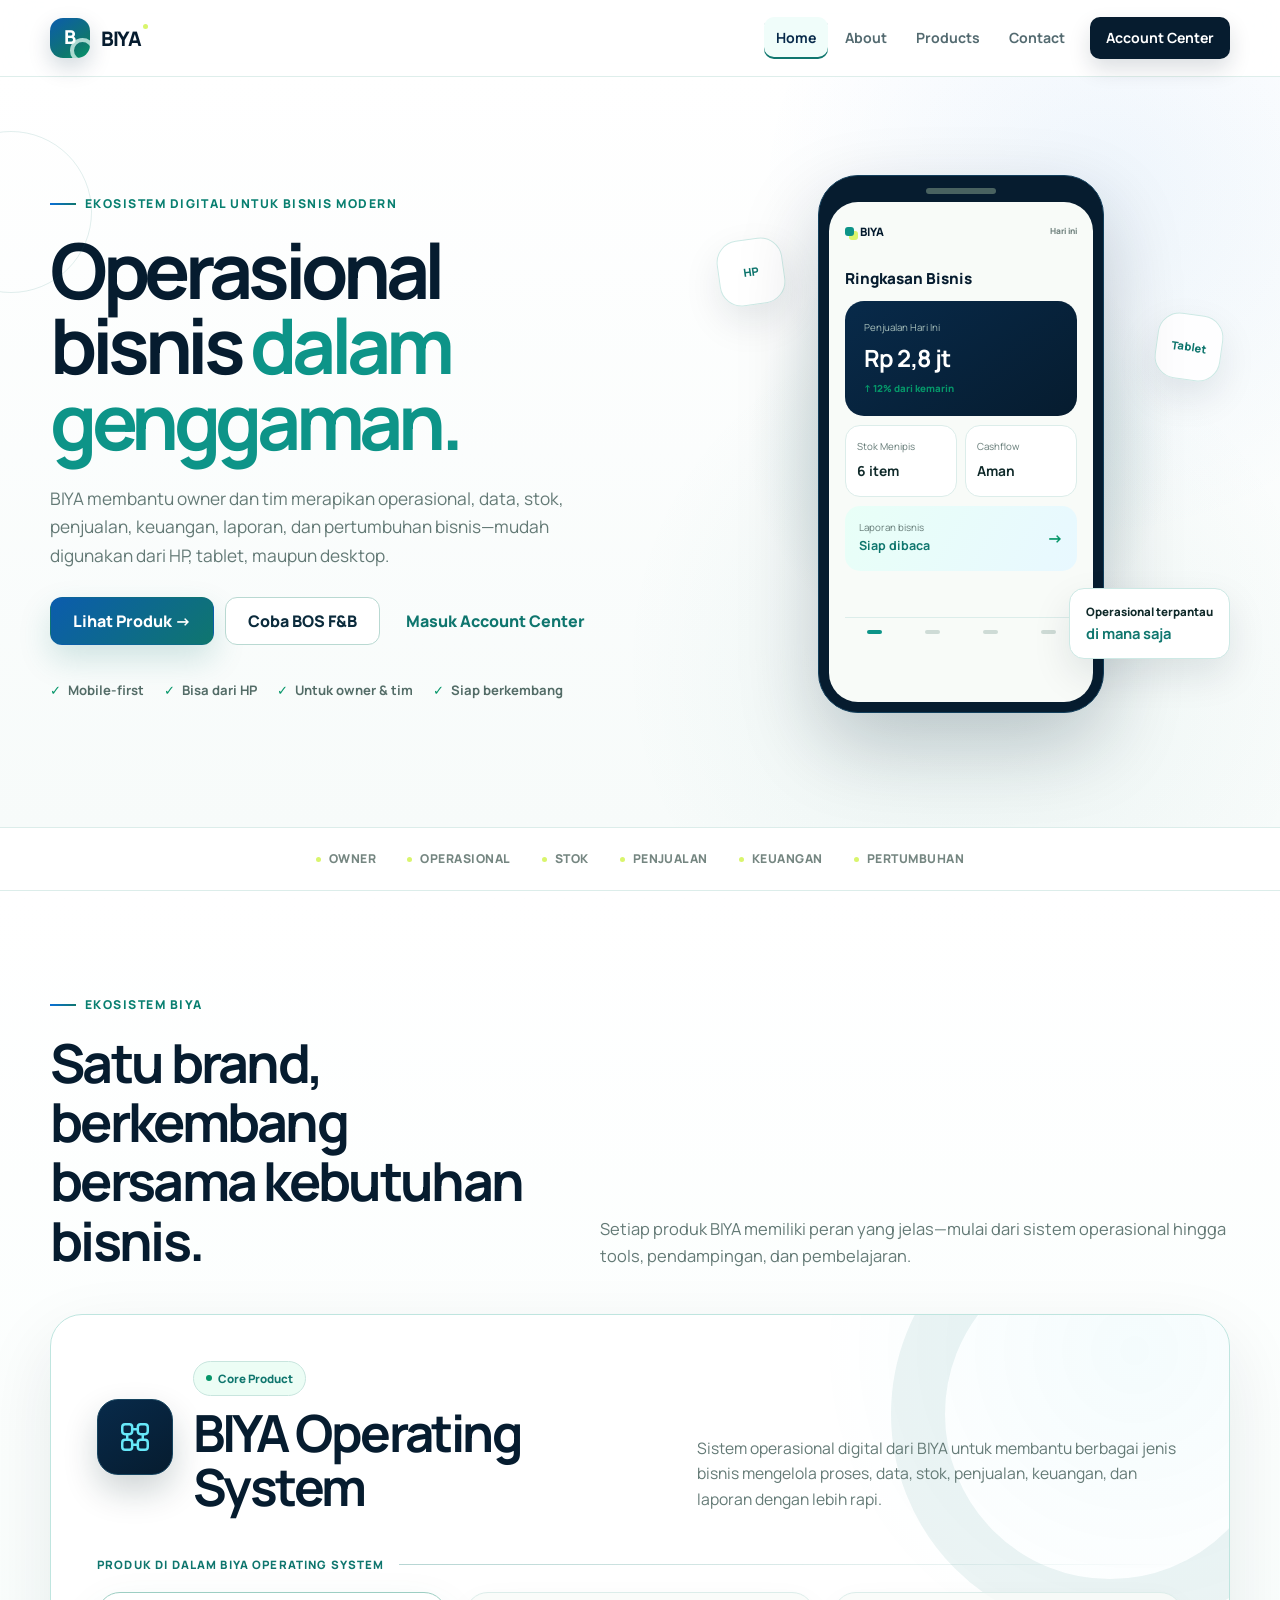
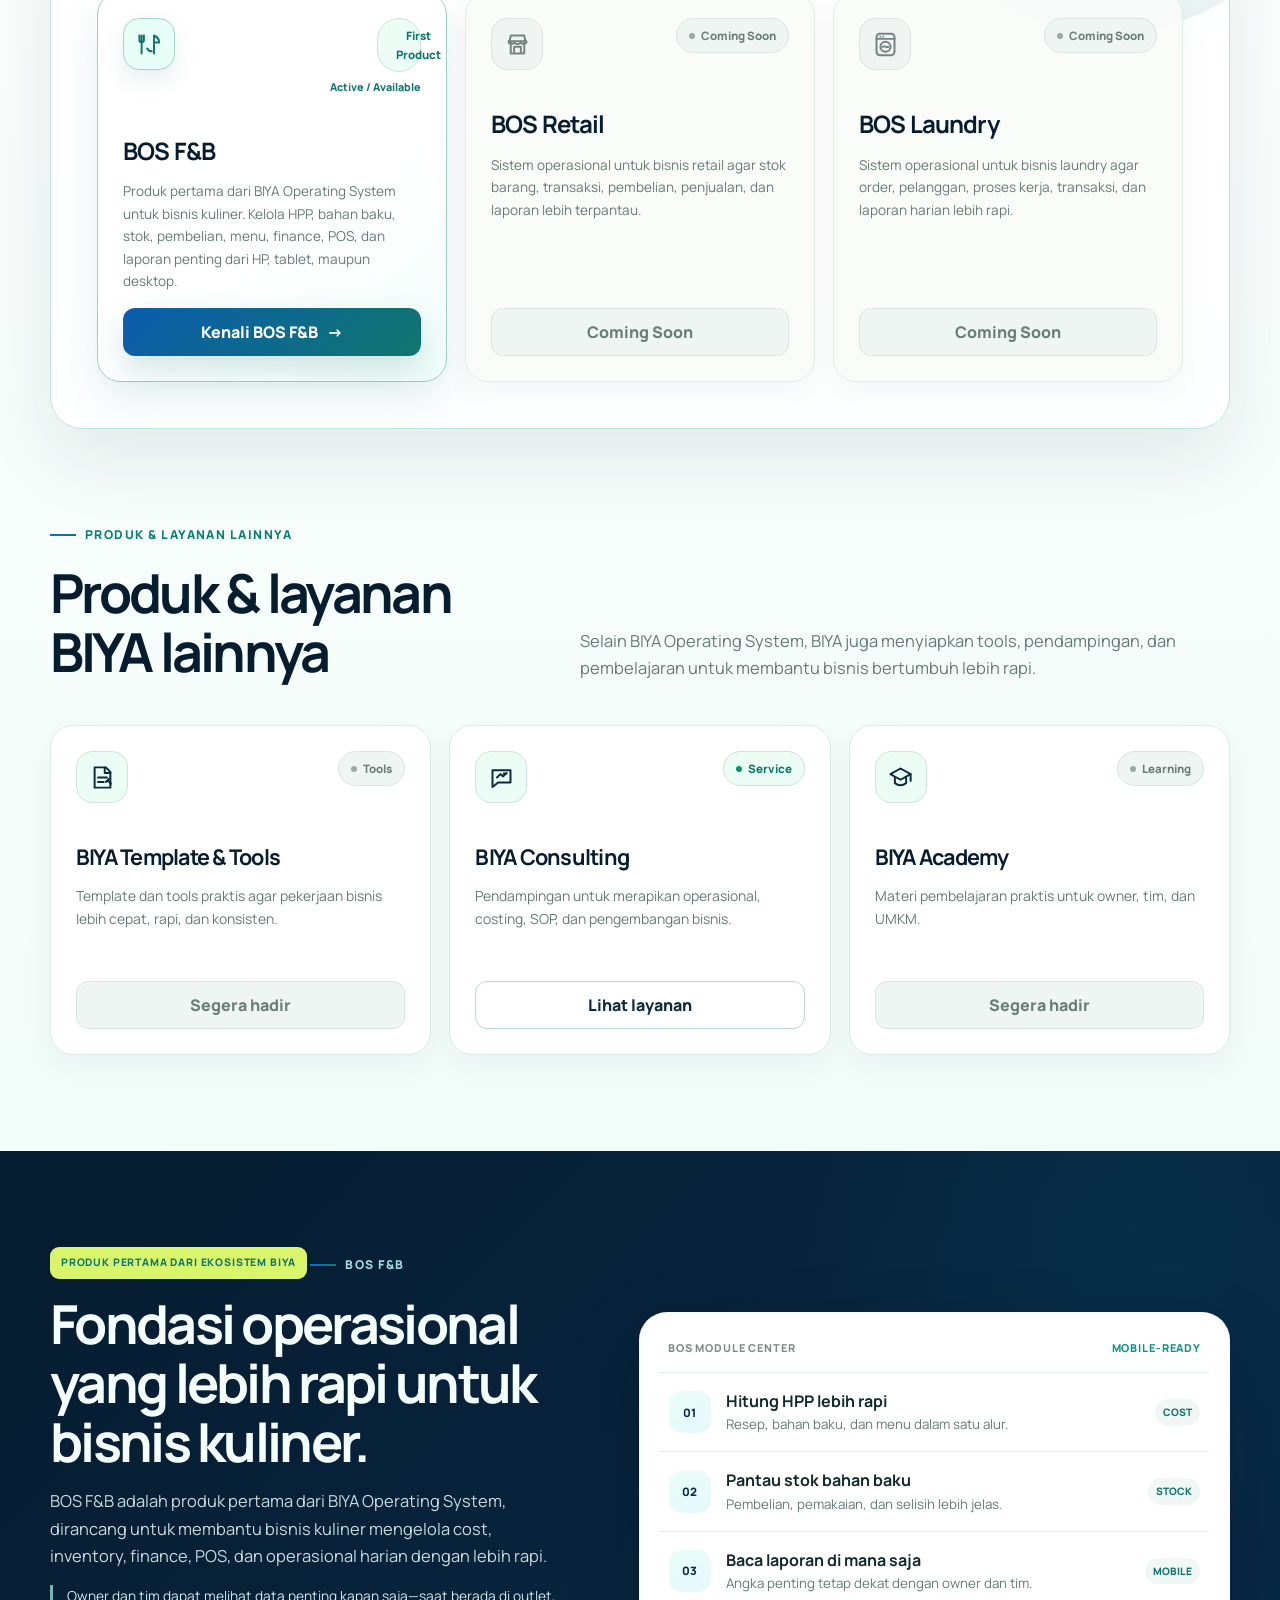
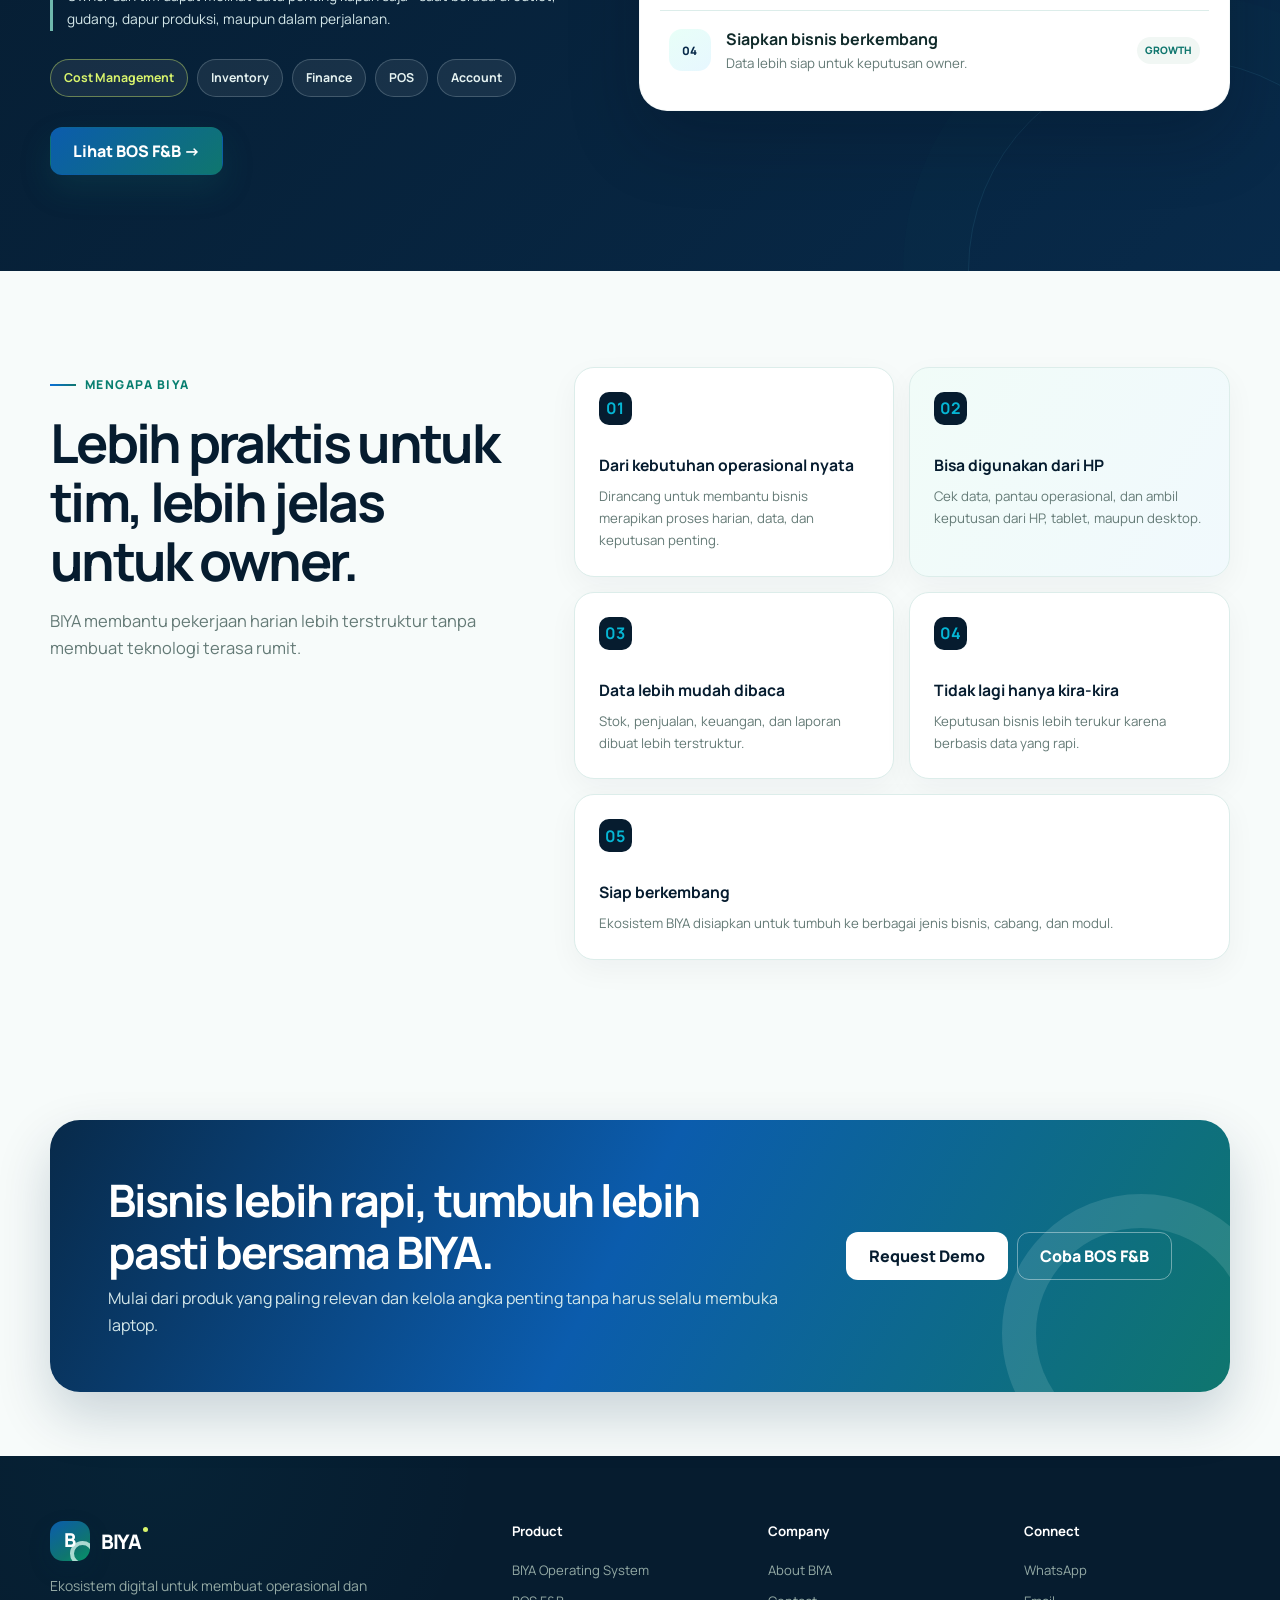
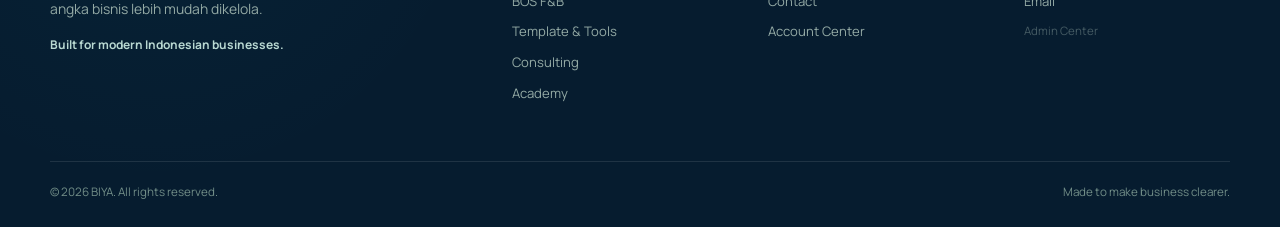
==== commit 514014c4: "style: soften neon accents and refine BIYA visual system" ====
--- a/index.html
+++ b/index.html
@@ -64,22 +64,22 @@
         </div>
         <div class="bos-parent reveal">
           <div class="bos-parent-head">
-            <div class="bos-title-group"><div class="card-icon bos-parent-icon">BOS</div><div><span class="badge">Core Product</span><h2>BIYA Operating System</h2></div></div>
+            <div class="bos-title-group"><div class="card-icon bos-parent-icon" aria-label="BIYA Operating System"><svg viewBox="0 0 24 24" aria-hidden="true"><rect x="3" y="3" width="7" height="7" rx="2"/><rect x="14" y="3" width="7" height="7" rx="2"/><rect x="3" y="14" width="7" height="7" rx="2"/><rect x="14" y="14" width="7" height="7" rx="2"/><path d="M10 6.5h4M6.5 10v4M17.5 10v4M10 17.5h4"/></svg></div><div><span class="badge">Core Product</span><h2>BIYA Operating System</h2></div></div>
             <p>Sistem operasional digital dari BIYA untuk membantu berbagai jenis bisnis mengelola proses, data, stok, penjualan, keuangan, dan laporan dengan lebih rapi.</p>
           </div>
           <div class="bos-family-label"><span>Produk di dalam BIYA Operating System</span></div>
           <div class="bos-product-grid">
-            <article class="bos-product-card is-active"><div class="bos-card-top"><div class="card-icon">F&amp;B</div><div class="badge-stack"><span class="badge">First Product</span><span class="status-label">Active / Available</span></div></div><div><h3>BOS F&amp;B</h3><p>Produk pertama dari BIYA Operating System untuk bisnis kuliner. Kelola HPP, bahan baku, stok, pembelian, menu, finance, POS, dan laporan penting dari HP, tablet, maupun desktop.</p></div><a class="btn btn-primary" href="bos-fnb.html">Kenali BOS F&amp;B <span aria-hidden="true">→</span></a></article>
-            <article class="bos-product-card is-coming"><div class="bos-card-top"><div class="card-icon">RTL</div><span class="badge soon">Coming Soon</span></div><div><h3>BOS Retail</h3><p>Sistem operasional untuk bisnis retail agar stok barang, transaksi, pembelian, penjualan, dan laporan lebih terpantau.</p></div><span class="btn btn-disabled" aria-disabled="true">Coming Soon</span></article>
-            <article class="bos-product-card is-coming"><div class="bos-card-top"><div class="card-icon">LDY</div><span class="badge soon">Coming Soon</span></div><div><h3>BOS Laundry</h3><p>Sistem operasional untuk bisnis laundry agar order, pelanggan, proses kerja, transaksi, dan laporan harian lebih rapi.</p></div><span class="btn btn-disabled" aria-disabled="true">Coming Soon</span></article>
+            <article class="bos-product-card is-active"><div class="bos-card-top"><div class="card-icon"><svg viewBox="0 0 24 24" aria-hidden="true"><path d="M5 4v7M3 4v4a2 2 0 0 0 4 0V4M5 11v9M16 4v16M16 4c3 1.2 4.5 3.3 4.5 6.2H16"/><path d="M10 15.5c.8 1.6 2.4 2.5 4 2.5"/></svg></div><div class="badge-stack"><span class="badge">First Product</span><span class="status-label">Active / Available</span></div></div><div><h3>BOS F&amp;B</h3><p>Produk pertama dari BIYA Operating System untuk bisnis kuliner. Kelola HPP, bahan baku, stok, pembelian, menu, finance, POS, dan laporan penting dari HP, tablet, maupun desktop.</p></div><a class="btn btn-primary" href="bos-fnb.html">Kenali BOS F&amp;B <span aria-hidden="true">→</span></a></article>
+            <article class="bos-product-card is-coming"><div class="bos-card-top"><div class="card-icon"><svg viewBox="0 0 24 24" aria-hidden="true"><path d="M5 9h14l-1-5H6L5 9Z"/><path d="M6 9v11h12V9M9 20v-6h6v6M4 9c0 1.5 1 2.5 2.5 2.5S9 10.5 9 9c0 1.5 1 2.5 3 2.5s3-1 3-2.5c0 1.5 1 2.5 2.5 2.5S20 10.5 20 9"/></svg></div><span class="badge soon">Coming Soon</span></div><div><h3>BOS Retail</h3><p>Sistem operasional untuk bisnis retail agar stok barang, transaksi, pembelian, penjualan, dan laporan lebih terpantau.</p></div><span class="btn btn-disabled" aria-disabled="true">Coming Soon</span></article>
+            <article class="bos-product-card is-coming"><div class="bos-card-top"><div class="card-icon"><svg viewBox="0 0 24 24" aria-hidden="true"><rect x="4" y="2.5" width="16" height="19" rx="3"/><path d="M4 7h16"/><circle cx="12" cy="14" r="4.5"/><path d="M9.5 14c1.2-1.1 2.6 1.1 5 0M7.5 5h.01M10 5h.01"/></svg></div><span class="badge soon">Coming Soon</span></div><div><h3>BOS Laundry</h3><p>Sistem operasional untuk bisnis laundry agar order, pelanggan, proses kerja, transaksi, dan laporan harian lebih rapi.</p></div><span class="btn btn-disabled" aria-disabled="true">Coming Soon</span></article>
           </div>
         </div>
         <div class="other-products-block">
           <div class="section-head"><div><p class="eyebrow">Produk &amp; layanan lainnya</p><h2 class="section-title">Produk &amp; layanan BIYA lainnya</h2></div><p class="section-copy">Selain BIYA Operating System, BIYA juga menyiapkan tools, pendampingan, dan pembelajaran untuk membantu bisnis bertumbuh lebih rapi.</p></div>
           <div class="other-product-grid">
-            <article class="other-product-card reveal"><div class="card-top"><div class="card-icon">T&amp;T</div><span class="badge soon">Tools</span></div><h3>BIYA Template &amp; Tools</h3><p>Template dan tools praktis agar pekerjaan bisnis lebih cepat, rapi, dan konsisten.</p><span class="btn btn-disabled" aria-disabled="true">Segera hadir</span></article>
-            <article class="other-product-card reveal"><div class="card-top"><div class="card-icon">BC</div><span class="badge">Service</span></div><h3>BIYA Consulting</h3><p>Pendampingan untuk merapikan operasional, costing, SOP, dan pengembangan bisnis.</p><a class="btn btn-outline" href="contact.html">Lihat layanan</a></article>
-            <article class="other-product-card reveal"><div class="card-top"><div class="card-icon">BA</div><span class="badge soon">Learning</span></div><h3>BIYA Academy</h3><p>Materi pembelajaran praktis untuk owner, tim, dan UMKM.</p><span class="btn btn-disabled" aria-disabled="true">Segera hadir</span></article>
+            <article class="other-product-card reveal"><div class="card-top"><div class="card-icon"><svg viewBox="0 0 24 24" aria-hidden="true"><path d="M5 3h10l4 4v14H5V3Z"/><path d="M14 3v5h5M8 12h8M8 16h5"/><path d="m16.5 14.5 3 3M18 13l-3 3"/></svg></div><span class="badge soon">Tools</span></div><h3>BIYA Template &amp; Tools</h3><p>Template dan tools praktis agar pekerjaan bisnis lebih cepat, rapi, dan konsisten.</p><span class="btn btn-disabled" aria-disabled="true">Segera hadir</span></article>
+            <article class="other-product-card reveal"><div class="card-top"><div class="card-icon"><svg viewBox="0 0 24 24" aria-hidden="true"><path d="M4 5.5h16v11H9l-5 4v-15Z"/><path d="M8 12l3-3 2.5 2 3-3M16.5 8.5H14"/></svg></div><span class="badge">Service</span></div><h3>BIYA Consulting</h3><p>Pendampingan untuk merapikan operasional, costing, SOP, dan pengembangan bisnis.</p><a class="btn btn-outline" href="contact.html">Lihat layanan</a></article>
+            <article class="other-product-card reveal"><div class="card-top"><div class="card-icon"><svg viewBox="0 0 24 24" aria-hidden="true"><path d="m3 9 9-5 9 5-9 5-9-5Z"/><path d="M7 12v5c3 2.3 7 2.3 10 0v-5M21 9v6"/></svg></div><span class="badge soon">Learning</span></div><h3>BIYA Academy</h3><p>Materi pembelajaran praktis untuk owner, tim, dan UMKM.</p><span class="btn btn-disabled" aria-disabled="true">Segera hadir</span></article>
           </div>
         </div>
       </div>
--- a/assets/css/style.css
+++ b/assets/css/style.css
@@ -170,6 +170,43 @@
 .story-card { padding: 38px; border-radius: 27px; background: var(--navy); color: #fff; box-shadow: var(--shadow); }
 .story-card blockquote { margin: 0; font-size: 1.48rem; font-weight: 700; line-height: 1.5; }
 .story-card p { color: #afc4bf; }
+.founder-section { background: #fff; }
+.founder-heading { max-width: 900px; margin-bottom: 46px; }
+.founder-story { display: grid; grid-template-columns: minmax(280px, .72fr) minmax(0, 1.28fr); gap: 0; overflow: hidden; border: 1px solid #cfe1da; border-radius: 32px; background: var(--white); box-shadow: 0 26px 75px rgba(11, 41, 43, .1); }
+.founder-profile { position: relative; display: flex; min-width: 0; flex-direction: column; justify-content: space-between; padding: 42px; overflow: hidden; background: radial-gradient(circle at 100% 0, rgba(217, 245, 108, .18), transparent 36%), var(--navy); color: #fff; }
+.founder-profile::after { position: absolute; right: -82px; bottom: -95px; width: 220px; height: 220px; border: 34px solid rgba(217, 245, 108, .1); border-radius: 50%; content: ""; }
+.founder-profile-top, .founder-identity, .founder-badges { position: relative; z-index: 1; }
+.founder-profile-top { display: flex; align-items: flex-start; justify-content: space-between; gap: 18px; }
+.founder-avatar { display: grid; width: 126px; height: 126px; flex-shrink: 0; place-items: center; border: 1px solid rgba(255, 255, 255, .2); border-radius: 32px; background: linear-gradient(145deg, var(--green), #0d5e58); box-shadow: 0 20px 45px rgba(0, 0, 0, .2); }
+.founder-avatar span { color: #fff; font-size: 2.35rem; font-weight: 800; letter-spacing: -.07em; }
+.founder-status { max-width: 120px; padding: 7px 10px; border: 1px solid rgba(217, 245, 108, .3); border-radius: 999px; color: var(--lime); font-size: .61rem; font-weight: 800; line-height: 1.35; text-align: center; text-transform: uppercase; letter-spacing: .05em; }
+.founder-identity { margin-top: 68px; }
+.founder-role { margin: 0 0 8px; color: var(--lime); font-size: .72rem; font-weight: 800; letter-spacing: .09em; text-transform: uppercase; }
+.founder-identity h3 { margin: 0 0 15px; font-size: clamp(1.65rem, 3vw, 2.35rem); line-height: 1.12; letter-spacing: -.045em; }
+.founder-expertise { margin: 0; color: #b5cbc6; font-size: .77rem; line-height: 1.75; }
+.founder-expertise span { padding-inline: 3px; color: var(--lime); }
+.founder-badges { display: flex; flex-wrap: wrap; gap: 7px; margin-top: 32px; }
+.founder-badges span { padding: 7px 10px; border: 1px solid rgba(255, 255, 255, .13); border-radius: 999px; background: rgba(255, 255, 255, .06); color: #d6e7e3; font-size: .65rem; font-weight: 700; }
+.founder-copy { min-width: 0; padding: 50px 54px; }
+.founder-bio { display: grid; gap: 16px; }
+.founder-bio p { margin: 0; color: #526b66; font-size: .95rem; }
+.founder-quote { position: relative; margin: 34px 0 25px; padding: 27px 29px 25px; border: 1px solid #cce7dc; border-radius: 20px; background: var(--mint-soft); }
+.founder-quote::before { position: absolute; top: -8px; left: 22px; color: var(--green); content: "“"; font-family: Georgia, serif; font-size: 4.2rem; line-height: 1; opacity: .2; }
+.founder-quote blockquote { position: relative; margin: 0; color: var(--navy); font-size: 1.1rem; font-weight: 700; line-height: 1.65; }
+.founder-quote figcaption { margin-top: 14px; color: var(--green-dark); font-size: .73rem; font-weight: 800; }
+.founder-quote figcaption span { color: var(--muted); font-weight: 600; }
+.founder-closing { margin: 0; color: var(--muted); font-size: .88rem; }
+.founder-closing strong { color: var(--navy); }
+.founder-actions { display: flex; align-items: center; flex-wrap: wrap; gap: 21px; margin-top: 28px; }
+.founder-actions .text-link { font-size: .86rem; }
+.mission-section { background: var(--mint-soft); }
+.mission-head .section-title { max-width: 660px; }
+.mission-grid { display: grid; grid-template-columns: repeat(4, minmax(0, 1fr)); gap: 15px; }
+.mission-card { position: relative; min-width: 0; padding: 27px 24px; overflow: hidden; border: 1px solid #d2e5dd; border-radius: 21px; background: rgba(255, 255, 255, .86); }
+.mission-card::after { position: absolute; top: 0; right: 0; width: 48px; height: 4px; border-radius: 0 0 0 5px; background: linear-gradient(90deg, var(--green), var(--lime)); content: ""; }
+.mission-card > span { display: grid; width: 35px; height: 35px; place-items: center; border-radius: 11px; background: var(--navy); color: var(--lime); font-size: .68rem; font-weight: 900; }
+.mission-card h3 { margin: 25px 0 8px; color: var(--navy); font-size: 1.02rem; line-height: 1.35; }
+.mission-card p { margin: 0; color: var(--muted); font-size: .81rem; }
 .value-grid { display: grid; grid-template-columns: repeat(3, 1fr); gap: 18px; }
 .value-card { padding: 29px; border: 1px solid var(--line); border-radius: 22px; background: #fff; }
 .value-card span { color: var(--green); font-size: 1.6rem; font-weight: 900; }
@@ -268,6 +305,9 @@
   .nav-links .nav-cta { margin: 5px 0 0; text-align: center; }
   .menu-toggle { display: block; }
   .hero-grid, .split, .why-grid, .story-grid, .contact-grid, .problem-panel { grid-template-columns: 1fr; }
+  .founder-story { grid-template-columns: 1fr; }
+  .founder-profile { min-height: 500px; }
+  .mission-grid { grid-template-columns: repeat(2, minmax(0, 1fr)); }
   .hero { padding-top: 62px; }
   .hero-visual { width: 100%; max-width: 590px; min-height: 500px; margin: auto; }
   .card-grid, .module-grid { grid-template-columns: repeat(2, 1fr); }
@@ -306,6 +346,23 @@
   .floating-card.one { right: -4px; }
   .floating-card.two { bottom: 0; left: -3px; }
   .card-grid, .value-grid, .module-grid, .why-list, .audience-grid, .problem-list { grid-template-columns: 1fr; }
+  .founder-heading { margin-bottom: 32px; }
+  .founder-story { border-radius: 24px; }
+  .founder-profile { min-height: 0; padding: 28px 24px; }
+  .founder-profile-top { align-items: center; }
+  .founder-avatar { width: 94px; height: 94px; border-radius: 25px; }
+  .founder-avatar span { font-size: 1.85rem; }
+  .founder-status { max-width: 110px; font-size: .56rem; }
+  .founder-identity { margin-top: 42px; }
+  .founder-expertise { font-size: .72rem; }
+  .founder-copy { padding: 31px 23px 34px; }
+  .founder-bio { gap: 14px; }
+  .founder-bio p { font-size: .9rem; }
+  .founder-quote { margin-block: 27px 22px; padding: 24px 21px 21px; }
+  .founder-quote blockquote { font-size: 1rem; }
+  .founder-actions { align-items: stretch; flex-direction: column; gap: 12px; }
+  .founder-actions .btn, .founder-actions .text-link { width: 100%; justify-content: center; }
+  .mission-grid { grid-template-columns: 1fr; }
   .product-card { min-height: 285px; }
   .feature-row em { display: none; }
   .product-wide { grid-template-columns: 1fr; gap: 16px; }
@@ -436,3 +493,535 @@
   .device-list { grid-column: auto; justify-content: center; }
   .why-wide { grid-column: auto; }
 }
+
+/* BIYA / BOS visual identity — light, premium, and operational */
+:root {
+  --biya-navy: #061c2f;
+  --biya-deep: #082a4a;
+  --biya-blue: #0a6fd8;
+  --biya-cyan: #06b6d4;
+  --biya-green: #059669;
+  --biya-teal: #0d9488;
+  --biya-lime: #d9f56c;
+  --biya-mint: #e8fff7;
+  --biya-surface: #f7fbfa;
+  --biya-white: #ffffff;
+  --biya-text: #08231f;
+  --biya-muted: #647a76;
+  --biya-line: #dcedea;
+  --biya-gradient: linear-gradient(112deg, var(--biya-blue) 0%, var(--biya-cyan) 48%, var(--biya-green) 100%);
+
+  --navy: var(--biya-navy);
+  --navy-soft: var(--biya-deep);
+  --green: var(--biya-teal);
+  --green-dark: #087f70;
+  --mint: var(--biya-mint);
+  --mint-soft: #f1fcf8;
+  --lime: var(--biya-lime);
+  --cream: var(--biya-surface);
+  --white: var(--biya-white);
+  --ink: var(--biya-text);
+  --muted: var(--biya-muted);
+  --line: var(--biya-line);
+  --shadow: 0 24px 70px rgba(6, 28, 47, .1);
+}
+
+body {
+  background: var(--biya-surface);
+}
+
+.section-title,
+.why-item h3,
+.module-card h3,
+.audience-card h3,
+.contact-method h3,
+.field label {
+  color: var(--biya-navy);
+}
+
+.accent-text,
+.hero h1 span {
+  color: var(--biya-teal);
+}
+
+.eyebrow {
+  color: #087f70;
+}
+
+.eyebrow::before {
+  background: var(--biya-gradient);
+}
+
+.site-header {
+  border-color: rgba(220, 237, 234, .92);
+  background: rgba(255, 255, 255, .9);
+}
+
+.logo-mark {
+  background: var(--biya-gradient);
+  box-shadow: 0 10px 24px rgba(8, 42, 74, .18);
+}
+
+.logo-mark::after {
+  border-color: rgba(217, 245, 108, .94);
+}
+
+.nav-links > a {
+  color: #536a70;
+}
+
+.nav-links > a:hover,
+.nav-links > a.active {
+  background: linear-gradient(115deg, var(--biya-mint), #e8f8ff);
+  color: var(--biya-deep);
+}
+
+.nav-links > a.active {
+  box-shadow: inset 0 -2px var(--biya-cyan);
+}
+
+.nav-links .nav-cta {
+  background: var(--biya-navy);
+  box-shadow: 0 10px 22px rgba(6, 28, 47, .14);
+}
+
+.nav-links .nav-cta:hover {
+  background: var(--biya-gradient);
+  color: var(--biya-navy);
+}
+
+.btn-primary {
+  background: var(--biya-gradient);
+  color: var(--biya-navy);
+  box-shadow: 0 13px 30px rgba(15, 118, 110, .18);
+}
+
+.btn-primary:hover {
+  background: linear-gradient(112deg, #0b5cad 0%, #0d9488 48%, #059669 100%);
+  color: var(--biya-navy);
+}
+
+.btn-outline {
+  border-color: #bcded9;
+  color: var(--biya-navy);
+}
+
+.btn-outline:hover {
+  border-color: var(--biya-cyan);
+  background: var(--biya-mint);
+  color: var(--biya-deep);
+}
+
+.hero {
+  background:
+    radial-gradient(circle at 86% 16%, rgba(6, 182, 212, .07), transparent 26%),
+    radial-gradient(circle at 76% 78%, rgba(15, 118, 110, .06), transparent 30%),
+    linear-gradient(180deg, #fff 0%, var(--biya-surface) 100%);
+}
+
+.hero::before {
+  border-color: rgba(6, 182, 212, .1);
+}
+
+.mobile-showcase::before {
+  background: radial-gradient(circle, rgba(6, 182, 212, .09), rgba(15, 118, 110, .055) 46%, transparent 70%);
+}
+
+.phone-mockup {
+  border-color: #123f5c;
+  background: var(--biya-navy);
+  box-shadow: 0 32px 80px rgba(6, 28, 47, .22);
+}
+
+.phone-head i,
+.phone-nav b {
+  background: var(--biya-cyan);
+}
+
+.phone-head i {
+  box-shadow: 4px 4px 0 var(--biya-green);
+}
+
+.phone-primary {
+  background: linear-gradient(145deg, var(--biya-deep), var(--biya-navy));
+}
+
+.phone-report {
+  background: linear-gradient(120deg, var(--biya-mint), #e8f8ff);
+}
+
+.phone-primary small,
+.phone-report i,
+.trust-row span::before {
+  color: var(--biya-green);
+}
+
+.device-orbit,
+.floating-card {
+  border-color: #cde9e5;
+  box-shadow: 0 16px 38px rgba(6, 28, 47, .1);
+}
+
+.badge {
+  border-color: #b9ebe2;
+  background: var(--biya-mint);
+  color: #087f70;
+}
+
+.badge::before {
+  background: var(--biya-green);
+}
+
+.card-icon {
+  border-color: #bce9e3;
+  background: linear-gradient(145deg, var(--biya-mint), #e6f6ff);
+  color: var(--biya-deep);
+}
+
+.bos-section {
+  background: linear-gradient(180deg, #fff 0%, #f2fcf9 100%);
+}
+
+.bos-parent {
+  border-color: #bfe5df;
+  background:
+    radial-gradient(circle at 92% 5%, rgba(6, 182, 212, .05), transparent 24%),
+    rgba(255, 255, 255, .9);
+  box-shadow: 0 28px 75px rgba(6, 28, 47, .09);
+}
+
+.bos-parent::before {
+  border-color: rgba(15, 118, 110, .06);
+}
+
+.bos-parent-icon {
+  border-color: #16445f;
+  background: linear-gradient(145deg, var(--biya-deep), var(--biya-navy));
+  color: var(--biya-cyan);
+}
+
+.bos-family-label::after {
+  background: linear-gradient(90deg, rgba(15, 118, 110, .3), transparent);
+}
+
+.bos-product-card,
+.other-product-card,
+.module-card,
+.value-card,
+.why-item,
+.audience-card,
+.contact-card,
+.mission-card {
+  border-color: var(--biya-line);
+  box-shadow: 0 10px 30px rgba(6, 28, 47, .045);
+}
+
+.bos-product-card.is-active {
+  border-color: #9dcec3;
+  background: linear-gradient(145deg, #fff 55%, var(--biya-mint));
+  box-shadow: 0 18px 44px rgba(15, 118, 110, .1);
+}
+
+.bos-product-card.is-active .card-icon {
+  border-color: transparent;
+  background: var(--biya-gradient);
+  color: var(--biya-navy);
+}
+
+.bos-note,
+.surface-mint,
+.mission-section,
+.mobile-highlight,
+.why-mobile {
+  background: linear-gradient(120deg, #f1fcf8, #f1f9fd);
+}
+
+.bos-highlight {
+  position: relative;
+  overflow: hidden;
+  background:
+    radial-gradient(circle at 88% 10%, rgba(6, 182, 212, .07), transparent 26%),
+    linear-gradient(135deg, var(--biya-navy), #082a4a);
+}
+
+.bos-highlight::after {
+  position: absolute;
+  right: -110px;
+  bottom: -210px;
+  width: 420px;
+  height: 420px;
+  border: 1px solid rgba(15, 118, 110, .08);
+  border-radius: 50%;
+  box-shadow: 0 0 0 65px rgba(15, 118, 110, .025);
+  content: "";
+  pointer-events: none;
+}
+
+.bos-highlight .eyebrow {
+  color: var(--biya-cyan);
+}
+
+.bos-highlight .section-copy {
+  color: #b8ced2;
+}
+
+.bos-highlight .context-note {
+  border-color: var(--biya-green);
+}
+
+.feature-panel {
+  border-color: rgba(6, 182, 212, .09);
+  box-shadow: 0 28px 80px rgba(1, 14, 27, .3);
+}
+
+.feature-row i {
+  background: linear-gradient(145deg, var(--biya-mint), #e7f7ff);
+  color: var(--biya-deep);
+}
+
+.story-card,
+.problem-panel {
+  background:
+    radial-gradient(circle at 100% 0, rgba(6, 182, 212, .06), transparent 34%),
+    linear-gradient(145deg, var(--biya-deep), var(--biya-navy));
+}
+
+.founder-profile {
+  background:
+    radial-gradient(circle at 100% 0, rgba(6, 182, 212, .08), transparent 36%),
+    linear-gradient(155deg, var(--biya-deep), var(--biya-navy));
+}
+
+.founder-avatar {
+  border-color: rgba(103, 232, 249, .2);
+  background: var(--biya-gradient);
+  box-shadow: 0 20px 45px rgba(15, 118, 110, .12);
+}
+
+.founder-avatar span {
+  color: var(--biya-navy);
+}
+
+.founder-status {
+  border-color: rgba(103, 232, 249, .2);
+  color: var(--biya-cyan);
+}
+
+.founder-quote {
+  border-color: #bde8e1;
+  background: linear-gradient(120deg, var(--biya-mint), #edf9ff);
+}
+
+.founder-quote::before {
+  color: var(--biya-cyan);
+}
+
+.mission-card::after {
+  background: var(--biya-gradient);
+}
+
+.mobile-icon,
+.why-item b,
+.mission-card > span {
+  background: var(--biya-navy);
+  color: var(--biya-cyan);
+}
+
+.mobile-icon span {
+  border-color: var(--biya-cyan);
+}
+
+.mobile-icon span::after {
+  background: var(--biya-green);
+}
+
+.problem-item::before {
+  background: var(--biya-lime);
+}
+
+.field input,
+.field textarea,
+.field select {
+  background: #fbfefd;
+}
+
+.field input:focus,
+.field textarea:focus,
+.field select:focus {
+  border-color: var(--biya-cyan);
+  box-shadow: 0 0 0 3px rgba(13, 148, 136, .1);
+}
+
+.cta-box {
+  background: linear-gradient(118deg, var(--biya-deep) 0%, #075b72 52%, #078e7c 100%);
+  box-shadow: 0 25px 60px rgba(6, 42, 74, .22);
+}
+
+.cta-box::after {
+  border-color: rgba(6, 182, 212, .08);
+}
+
+.cta-box p {
+  color: #d2eeed;
+}
+
+.site-footer {
+  background:
+    radial-gradient(circle at 12% 0, rgba(6, 182, 212, .045), transparent 28%),
+    var(--biya-navy);
+}
+
+.site-footer .logo {
+  color: #fff;
+}
+
+.footer-col a:hover {
+  color: var(--biya-cyan);
+}
+
+.footer-tagline {
+  color: var(--biya-lime) !important;
+}
+
+@media (max-width: 900px) {
+  .nav-links {
+    border-color: #cfe8e4;
+    background: rgba(255, 255, 255, .98);
+  }
+}
+
+@media (max-width: 600px) {
+  html,
+  body {
+    max-width: 100%;
+    overflow-x: hidden;
+  }
+
+  .btn {
+    min-height: 52px;
+  }
+
+  .hero {
+    background:
+      radial-gradient(circle at 90% 18%, rgba(6, 182, 212, .07), transparent 24%),
+      linear-gradient(180deg, #fff 0%, var(--biya-surface) 100%);
+  }
+
+  .bos-highlight::after {
+    display: none;
+  }
+}
+
+/* Mature color refinement — calm BIYA/BOS accents and accessible contrast */
+:root {
+  --biya-blue: #0a6fd8;
+  --biya-cyan: #06b6d4;
+  --biya-green: #059669;
+  --biya-teal: #0d9488;
+  --biya-text: #102a2a;
+  --biya-line: #dcedea;
+  --biya-gradient: linear-gradient(135deg, #0a6fd8 0%, #0d9488 55%, #059669 100%);
+  --green: #0d9488;
+  --green-dark: #0f766e;
+  --mint-soft: #f0fdfa;
+  --shadow: 0 24px 64px rgba(6, 28, 47, .09);
+}
+
+body { color: #102a2a; }
+
+.eyebrow::before,
+.mission-card::after { background: linear-gradient(90deg, #0a6fd8, #0f766e); }
+
+.logo-mark {
+  background: linear-gradient(145deg, #0b5cad, #0f766e 68%, #059669);
+  box-shadow: 0 9px 22px rgba(8, 42, 74, .18);
+}
+.logo-mark::after { border-color: rgba(232, 255, 247, .72); }
+
+.nav-links > a:hover,
+.nav-links > a.active { background: #f0fdfa; }
+.nav-links > a.active { box-shadow: inset 0 -2px #0f766e; }
+.nav-links .nav-cta:hover { background: #0b5cad; color: #fff; }
+
+.btn {
+  min-height: 48px;
+  border-radius: 12px;
+  font-weight: 800;
+}
+.btn-primary {
+  background: linear-gradient(135deg, #0b5cad 0%, #0f766e 100%);
+  color: #fff;
+  box-shadow: 0 14px 32px rgba(15, 118, 110, .18);
+}
+.btn-primary:hover {
+  background: linear-gradient(135deg, #084f96 0%, #0b665f 100%);
+  color: #fff;
+  box-shadow: 0 16px 34px rgba(8, 42, 74, .2);
+}
+.btn-outline { border-color: #b9d9d2; background: #fff; color: #0b2b3c; }
+.btn-outline:hover { border-color: #8fc8bc; background: #f0fdfa; color: #0f766e; }
+.btn-link { padding-inline: 14px; border-color: transparent; color: #0f766e; }
+.btn-link:hover { background: #f0fdfa; color: #0b2b3c; }
+.btn-disabled,
+.btn-disabled:hover { border-color: #d9e7e3; background: #eef5f3; color: #6b7f7a; box-shadow: none; transform: none; }
+
+.hero {
+  background: radial-gradient(circle at 86% 16%, rgba(10, 111, 216, .065), transparent 27%), radial-gradient(circle at 76% 78%, rgba(15, 118, 110, .06), transparent 31%), linear-gradient(180deg, #fff 0%, #f7fbfa 100%);
+}
+.hero::before { border-color: rgba(15, 118, 110, .12); }
+.mobile-showcase::before { background: radial-gradient(circle, rgba(6, 182, 212, .09), rgba(15, 118, 110, .055) 48%, transparent 70%); }
+.phone-head i { background: #0d9488; box-shadow: 4px 4px 0 #d9f56c; }
+.phone-nav b { background: #0d9488; }
+.phone-primary small, .phone-report i, .trust-row span::before { color: #059669; }
+
+.badge { border-color: #c8e5de; background: #ecfdf5; color: #0f766e; }
+.badge::before { background: #059669; }
+.badge.soon { border-color: #d9e7e3; background: #eef5f3; color: #6b7f7a; }
+.status-label { color: #0f766e; }
+
+.card-icon {
+  border-color: #cce6df;
+  background: #ecfdf5;
+  color: #0b2b3c;
+}
+.card-icon svg { width: 27px; height: 27px; fill: none; stroke: currentColor; stroke-width: 1.75; stroke-linecap: round; stroke-linejoin: round; }
+.bos-parent-icon { border-color: #16445f; background: linear-gradient(145deg, #082a4a, #061c2f); color: #67e8f9; }
+.bos-parent-icon svg { width: 34px; height: 34px; }
+.bos-product-card.is-active { border-color: #9dcec3; background: linear-gradient(145deg, #fff 58%, #f0fdfa); box-shadow: 0 18px 44px rgba(15, 118, 110, .1); }
+.bos-product-card.is-active .card-icon { border-color: #a5d6cc; background: #e8fff7; color: #0f766e; box-shadow: 0 10px 22px rgba(15, 118, 110, .1); }
+.bos-parent { background: radial-gradient(circle at 92% 5%, rgba(6, 182, 212, .045), transparent 25%), rgba(255,255,255,.94); }
+.bos-parent::before { border-color: rgba(15, 118, 110, .08); }
+.bos-family-label::after { background: linear-gradient(90deg, rgba(15,118,110,.3), transparent); }
+
+.dark-section .section-title,
+.bos-highlight .section-title,
+.problem-panel .section-title { color: #f4fffd; }
+.dark-section .section-copy,
+.bos-highlight .section-copy,
+.problem-panel .section-copy { color: #c9dadd; }
+.dark-section .eyebrow,
+.bos-highlight .eyebrow { color: #9ddde0; }
+.dark-section::before { border-color: rgba(103,232,249,.09); box-shadow: 0 0 0 70px rgba(15,118,110,.035); }
+.bos-highlight { background: radial-gradient(circle at 88% 10%, rgba(6,182,212,.07), transparent 27%), linear-gradient(135deg, #061c2f, #082a4a); }
+.bos-highlight::after { border-color: rgba(103,232,249,.09); box-shadow: 0 0 0 65px rgba(15,118,110,.025); }
+.bos-highlight .context-note { border-color: #6fb8ad; color: #d5e8ea; }
+.module-pills span { border-color: rgba(213,232,234,.22); background: rgba(255,255,255,.07); color: #e5f2f1; }
+.feature-panel { border-color: rgba(201,218,221,.2); box-shadow: 0 28px 70px rgba(1,14,27,.24); }
+
+.cta-box { background: linear-gradient(118deg, #082a4a 0%, #0b5cad 48%, #0f766e 100%); box-shadow: 0 24px 54px rgba(6,42,74,.19); }
+.cta-box::after { border-color: rgba(232,255,247,.12); }
+.cta-box p { color: #d5e8ea; }
+.cta-box .btn { background: #fff; color: #061c2f; }
+.cta-box .btn:hover { background: #ecfdf5; }
+.cta-box .btn.btn-ghost { border-color: rgba(255,255,255,.4); background: transparent; color: #fff; }
+.cta-box .btn.btn-ghost:hover { background: rgba(255,255,255,.1); }
+
+.page-hero { background: radial-gradient(circle at 50% -30%, rgba(15,118,110,.09), transparent 52%), #f7fbfa; }
+.field input:focus, .field textarea:focus, .field select:focus { border-color: #0d9488; box-shadow: 0 0 0 3px rgba(13,148,136,.1); }
+.footer-col a:hover { color: #9ddde0; }
+.footer-tagline { color: #b9d9d2 !important; }
+
+@media (max-width: 600px) {
+  .btn { min-height: 52px; }
+  .hero { background: radial-gradient(circle at 90% 18%, rgba(6,182,212,.065), transparent 25%), linear-gradient(180deg,#fff 0%,#f7fbfa 100%); }
+}
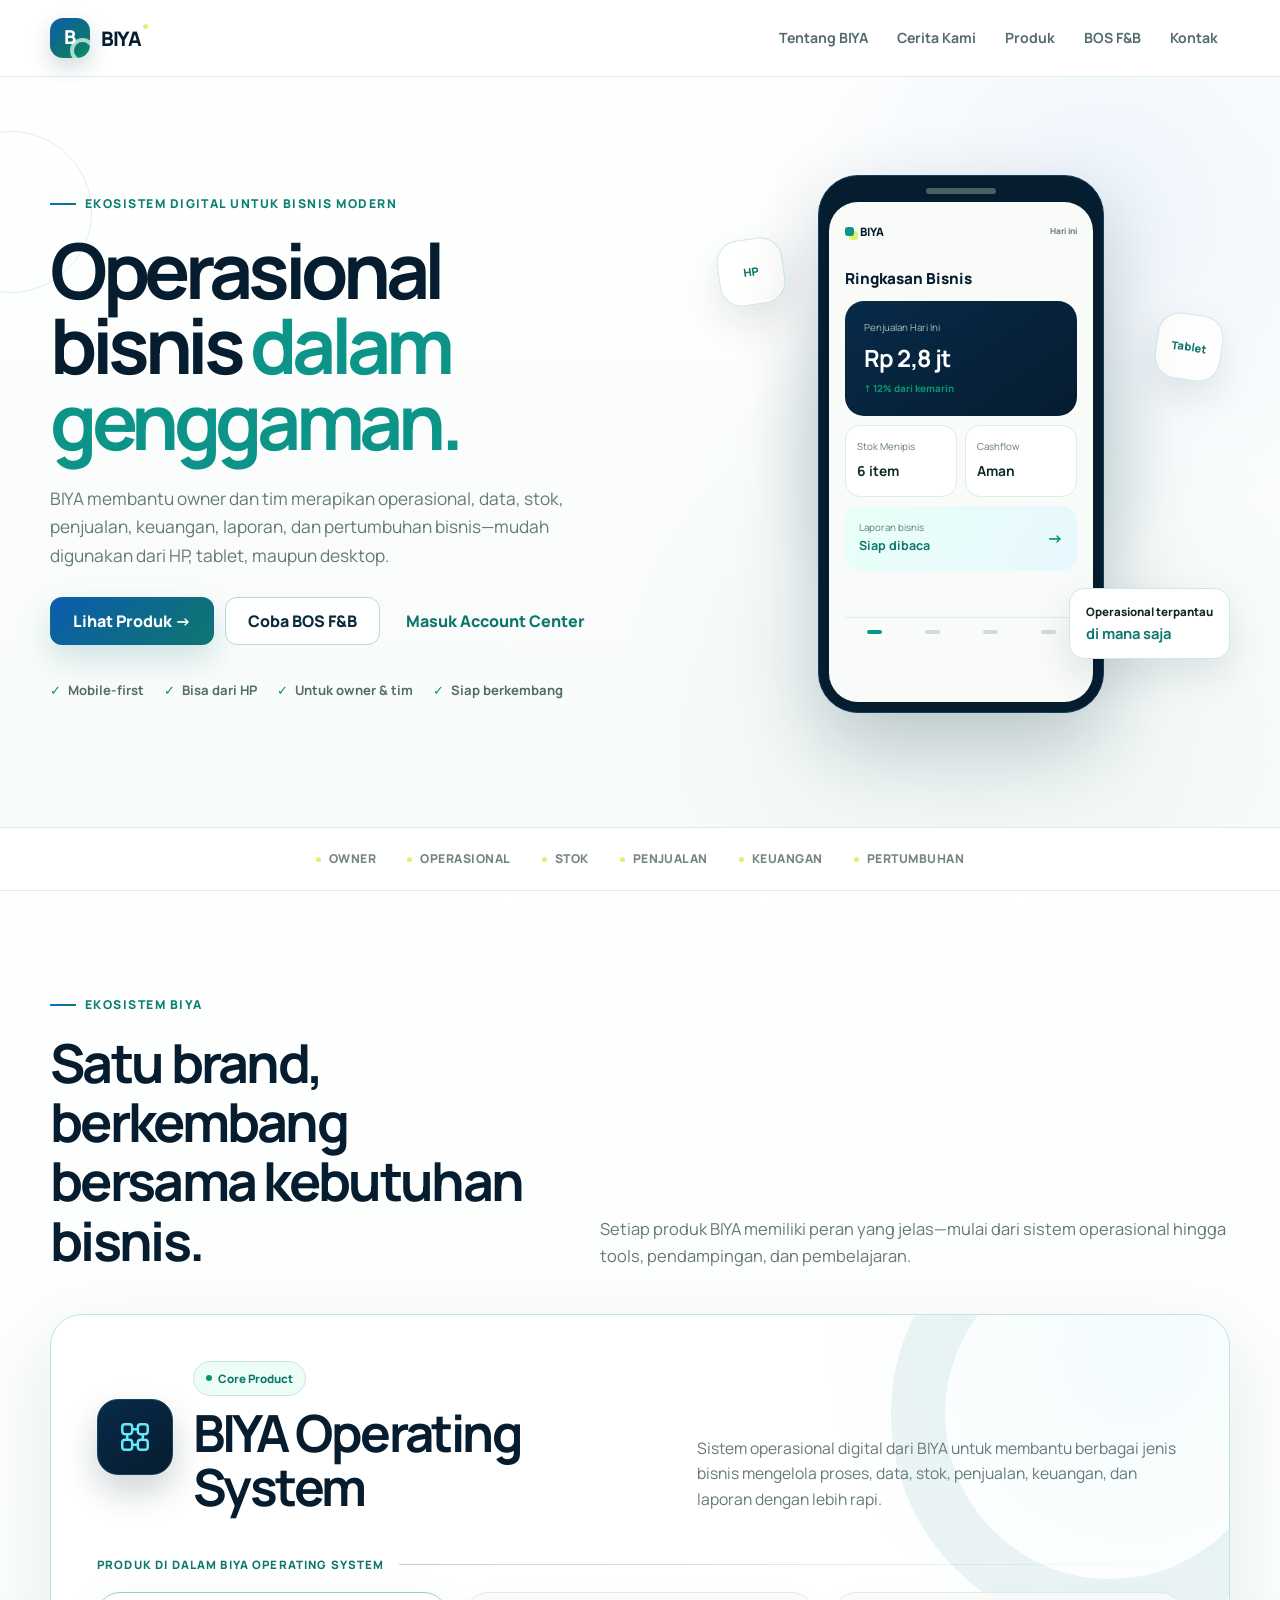
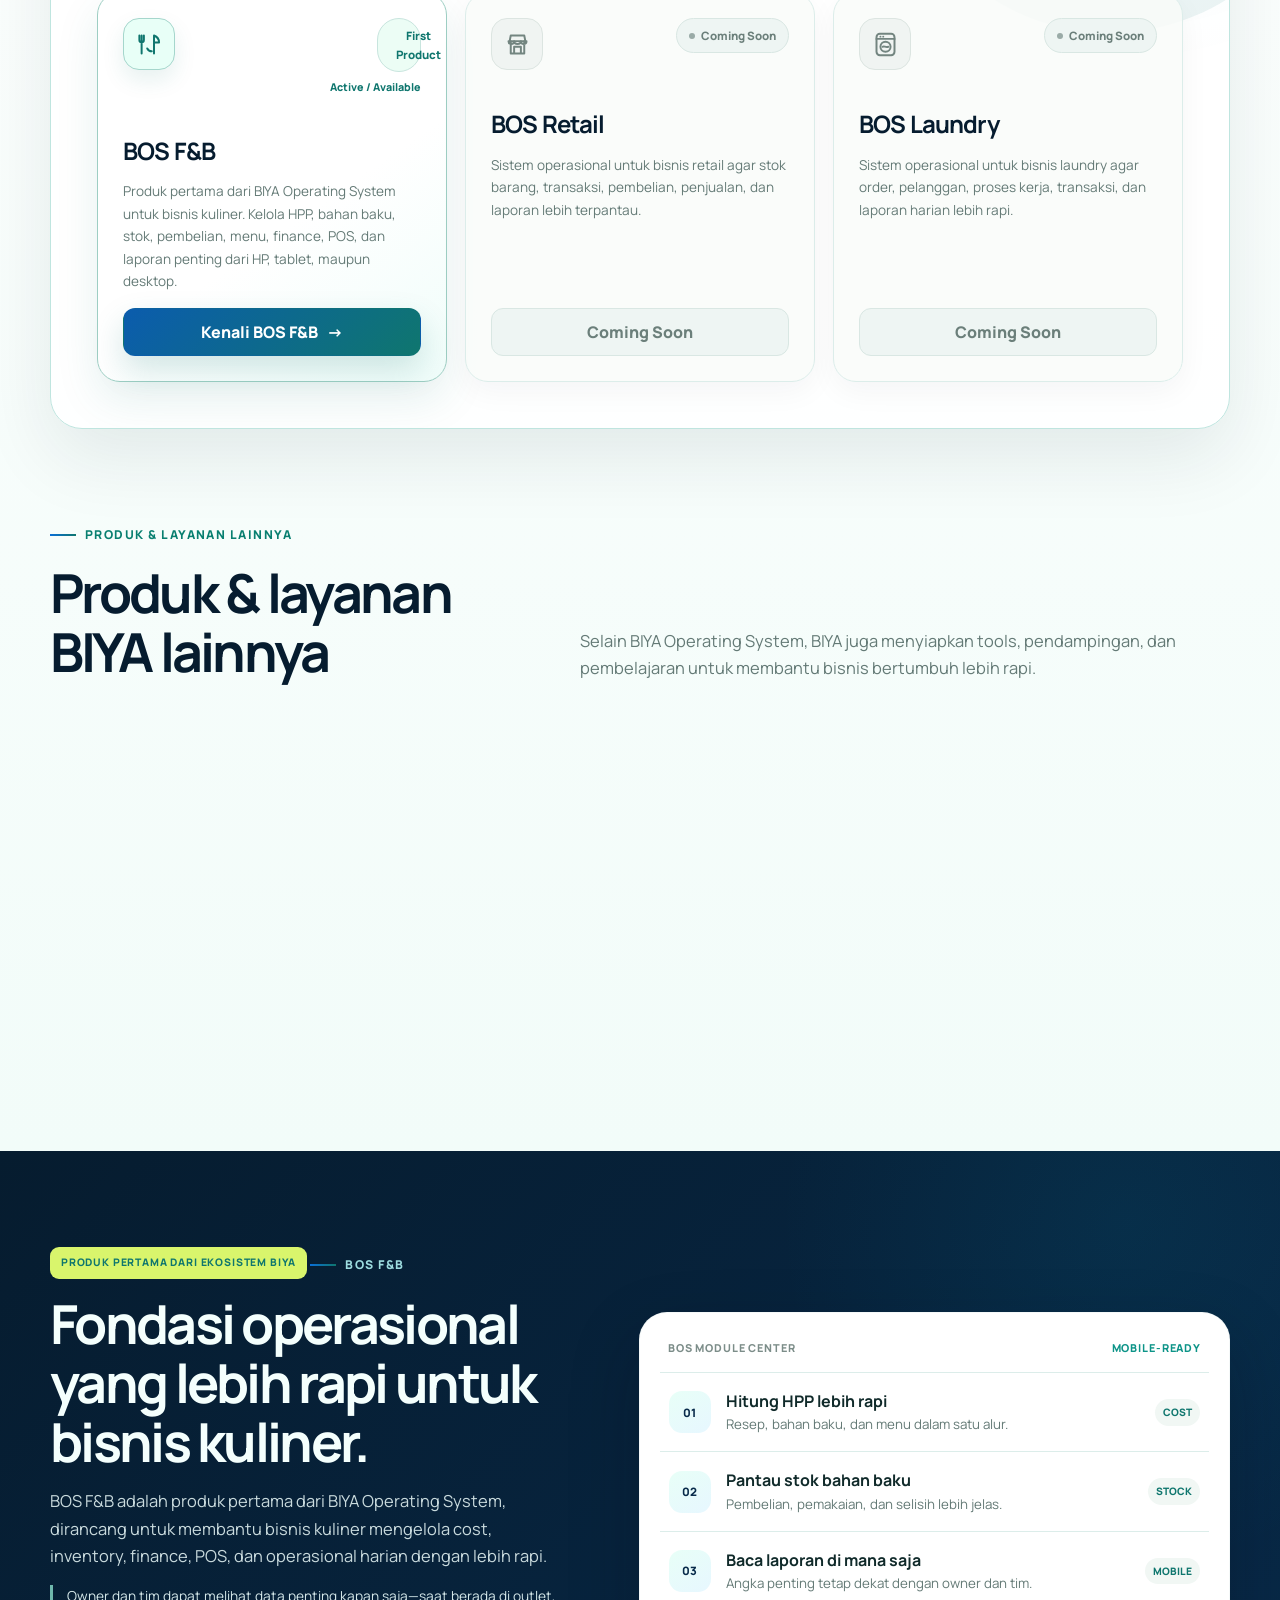
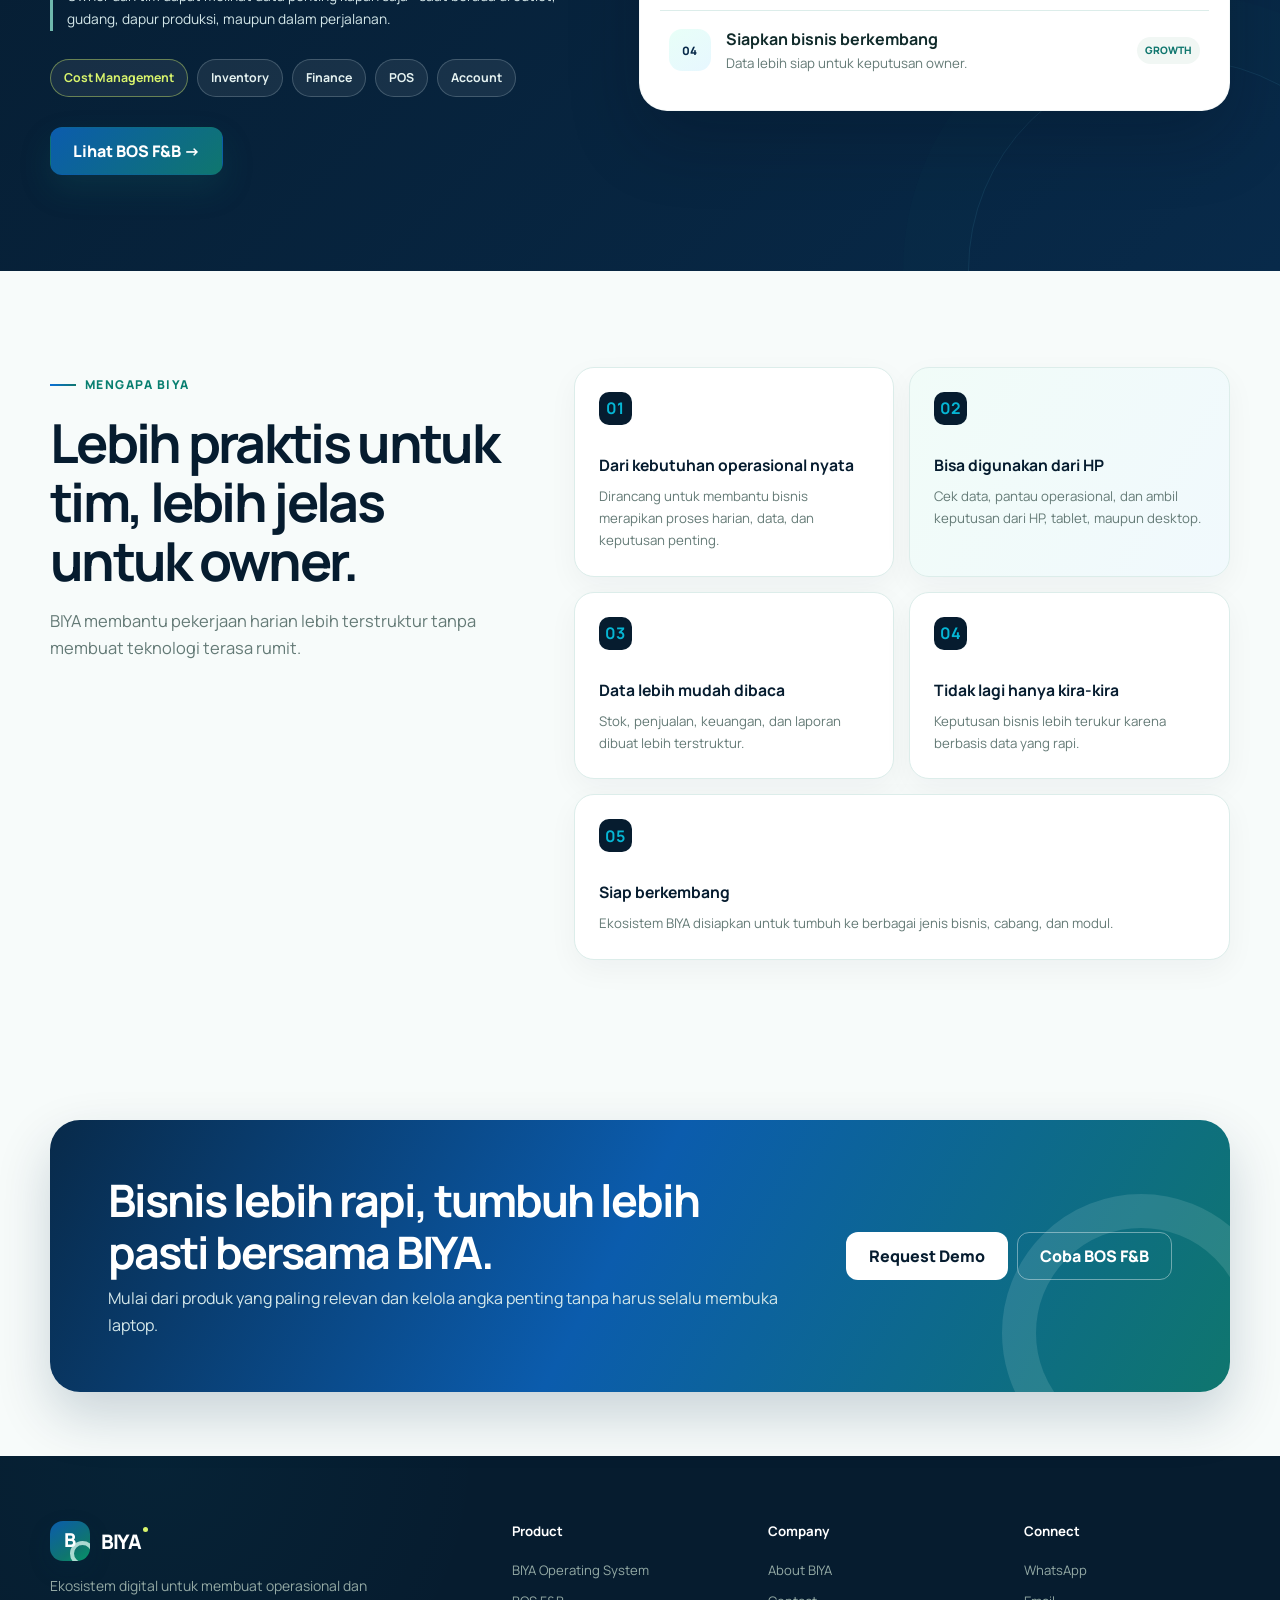
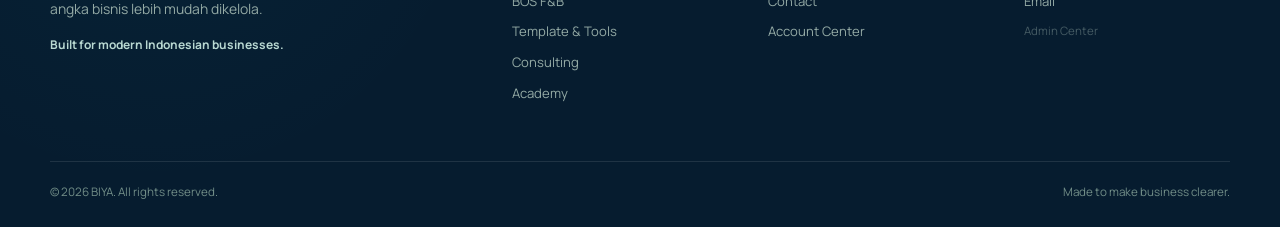
==== commit 4c38e156: "Update mobile landing navigation" ====
--- a/index.html
+++ b/index.html
@@ -17,14 +17,12 @@
       <a class="logo" href="index.html" aria-label="BIYA Home"><span class="logo-mark">B</span><span class="logo-word">BIYA</span></a>
       <button class="menu-toggle" type="button" aria-label="Buka menu" aria-expanded="false">☰</button>
       <div class="nav-links">
-        <a href="index.html">Home</a><a href="about.html">About</a><a href="products.html">Products</a><a href="contact.html">Contact</a>
-        <!-- TODO: Replace with final Account Center URL -->
-        <a class="nav-cta" href="#TODO-ACCOUNT-CENTER-LINK">Account Center</a>
+        <a href="#tentang-biya">Tentang BIYA</a><a href="#cerita-kami">Cerita Kami</a><a href="#produk">Produk</a><a href="#bos-fnb">BOS F&amp;B</a><a href="#kontak">Kontak</a>
       </div>
     </nav>
   </header>
   <main>
-    <section class="hero">
+    <section class="hero" id="tentang-biya">
       <div class="container hero-grid">
         <div>
           <p class="eyebrow">Ekosistem digital untuk bisnis modern</p>
@@ -85,7 +83,7 @@
       </div>
     </section>
 
-    <section class="section bos-highlight">
+    <section class="section bos-highlight" id="bos-fnb">
       <div class="container split">
         <div>
           <p class="product-kicker">Produk pertama dari ekosistem BIYA</p>
@@ -106,7 +104,7 @@
       </div>
     </section>
 
-    <section class="section">
+    <section class="section" id="cerita-kami">
       <div class="container why-grid">
         <div><p class="eyebrow">Mengapa BIYA</p><h2 class="section-title">Lebih praktis untuk tim, lebih jelas untuk owner.</h2><p class="section-copy">BIYA membantu pekerjaan harian lebih terstruktur tanpa membuat teknologi terasa rumit.</p></div>
         <div class="why-list">
@@ -118,7 +116,7 @@
         </div>
       </div>
     </section>
-    <section class="section-sm"><div class="container"><div class="cta-box"><div><h2>Bisnis lebih rapi, tumbuh lebih pasti bersama BIYA.</h2><p>Mulai dari produk yang paling relevan dan kelola angka penting tanpa harus selalu membuka laptop.</p></div><div class="cta-actions"><a class="btn" href="contact.html">Request Demo</a><!-- TODO: Replace with final BOS F&B app URL --><a class="btn btn-ghost" href="#TODO-BOS-FNB-LINK">Coba BOS F&amp;B</a></div></div></div></section>
+    <section class="section-sm" id="kontak"><div class="container"><div class="cta-box"><div><h2>Bisnis lebih rapi, tumbuh lebih pasti bersama BIYA.</h2><p>Mulai dari produk yang paling relevan dan kelola angka penting tanpa harus selalu membuka laptop.</p></div><div class="cta-actions"><a class="btn" href="contact.html">Request Demo</a><!-- TODO: Replace with final BOS F&B app URL --><a class="btn btn-ghost" href="#TODO-BOS-FNB-LINK">Coba BOS F&amp;B</a></div></div></div></section>
   </main>
   <footer class="site-footer">
     <div class="container">
--- a/assets/css/style.css
+++ b/assets/css/style.css
@@ -1025,3 +1025,86 @@
   .btn { min-height: 52px; }
   .hero { background: radial-gradient(circle at 90% 18%, rgba(6,182,212,.065), transparent 25%), linear-gradient(180deg,#fff 0%,#f7fbfa 100%); }
 }
+
+@media (max-width: 768px) {
+  .menu-toggle,
+  .hamburger,
+  .mobile-menu-button {
+    display: none !important;
+  }
+
+  .site-header {
+    position: sticky;
+  }
+
+  .nav {
+    align-items: stretch;
+    flex-direction: column;
+    justify-content: center;
+    gap: 12px;
+    height: auto;
+    min-height: 0;
+    padding-block: 14px 10px;
+  }
+
+  .nav .logo {
+    align-self: flex-start;
+  }
+
+  .nav-links {
+    position: static;
+    display: flex !important;
+    flex-direction: row;
+    align-items: center;
+    gap: 8px;
+    overflow-x: auto;
+    overscroll-behavior-inline: contain;
+    width: 100%;
+    padding: 4px 0 2px;
+    border: 0;
+    border-radius: 0;
+    background: transparent;
+    box-shadow: none;
+    white-space: nowrap;
+    scrollbar-width: none;
+    scroll-behavior: smooth;
+    -webkit-overflow-scrolling: touch;
+  }
+
+  .nav-links::-webkit-scrollbar {
+    display: none;
+  }
+
+  .nav-links > a {
+    flex: 0 0 auto;
+    min-height: 38px;
+    padding: 8px 12px;
+    border: 1px solid rgba(15, 118, 110, .14);
+    border-radius: 999px;
+    background: rgba(255, 255, 255, .75);
+    color: var(--biya-navy, var(--navy));
+    font-size: .82rem;
+    font-weight: 800;
+    line-height: 1.25;
+  }
+
+  .nav-links > a:hover,
+  .nav-links > a.active {
+    background: rgba(15, 118, 110, .08);
+    color: var(--biya-teal, var(--green-dark));
+    box-shadow: inset 0 -2px var(--biya-cyan, var(--green));
+  }
+
+  .nav-links .nav-cta {
+    margin-left: 0;
+  }
+
+  .hero,
+  #tentang-biya,
+  #cerita-kami,
+  #produk,
+  #bos-fnb,
+  #kontak {
+    scroll-margin-top: 116px;
+  }
+}
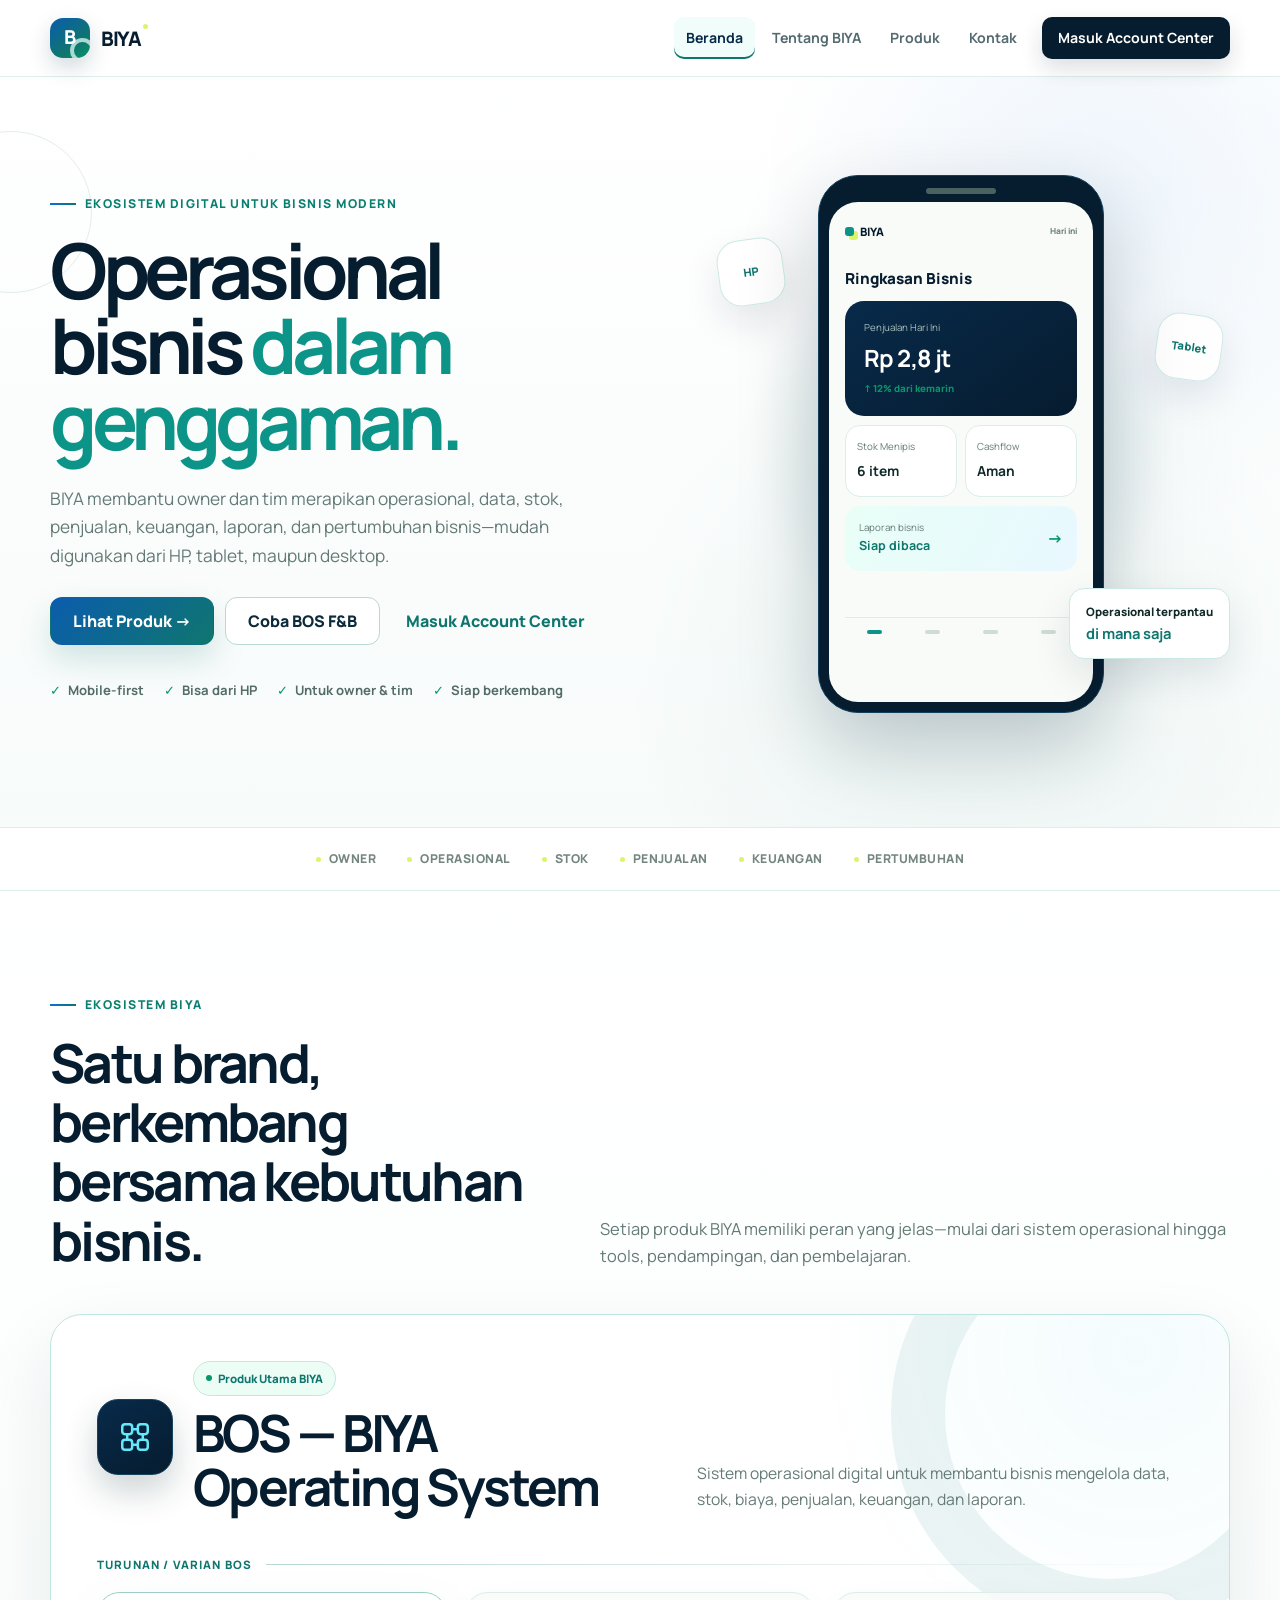
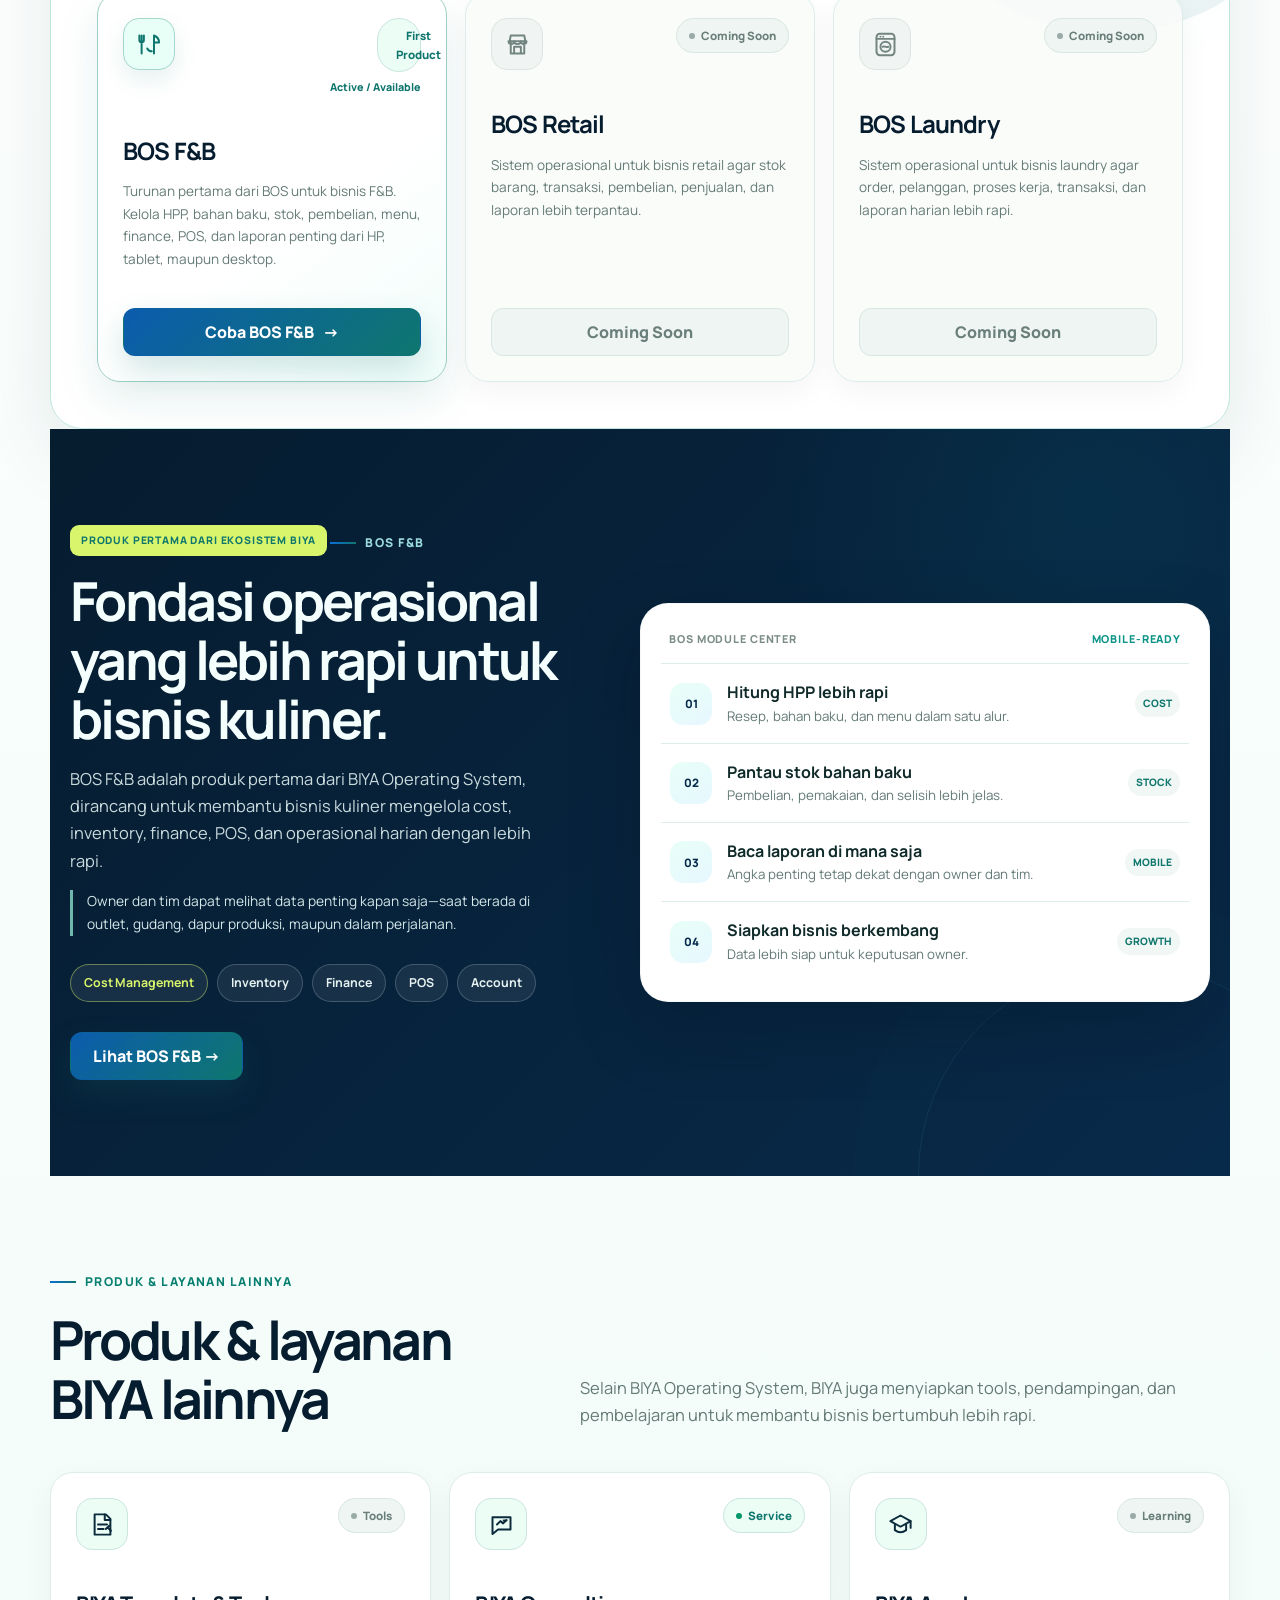
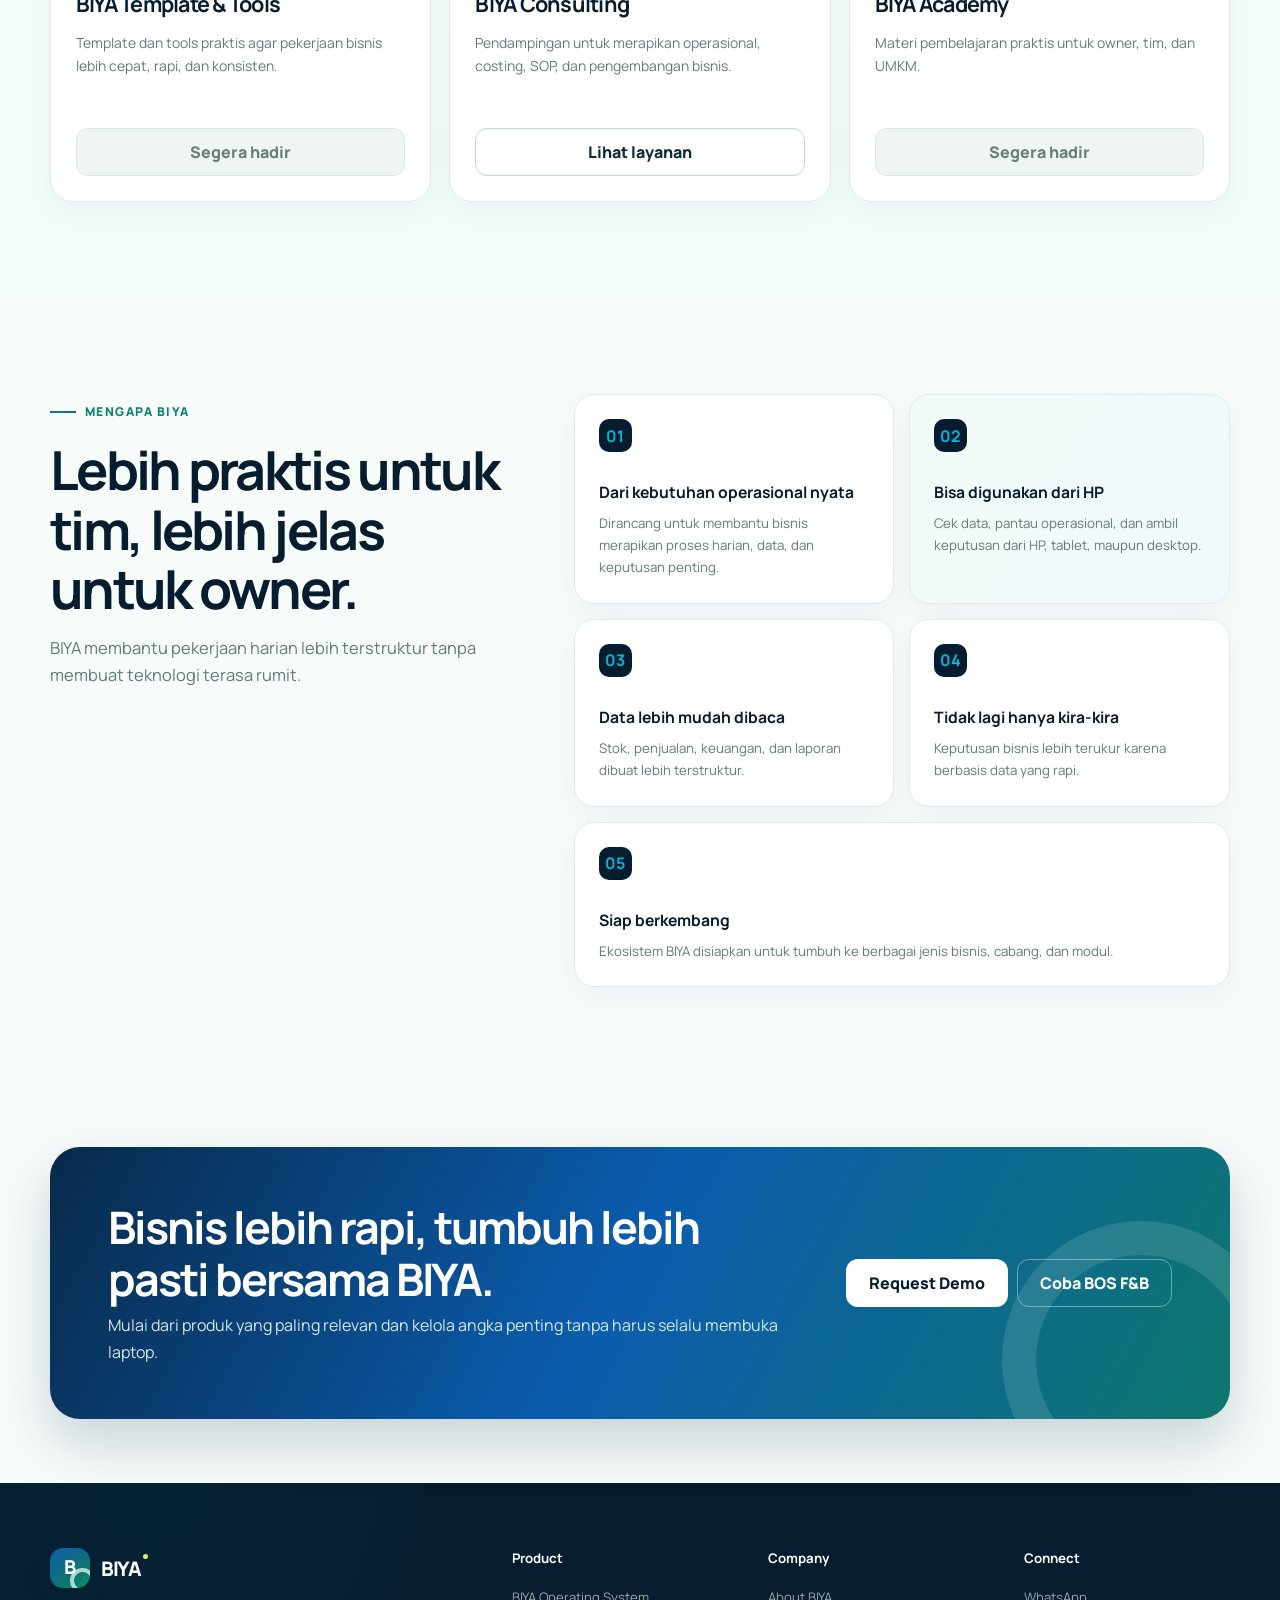
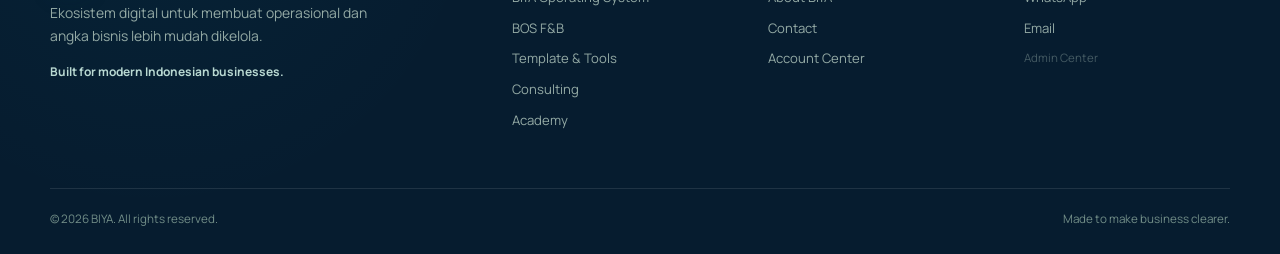
==== commit cb07aaed: "Rework BIYA navigation structure" ====
--- a/index.html
+++ b/index.html
@@ -16,13 +16,11 @@
     <nav class="nav container" aria-label="Navigasi utama">
       <a class="logo" href="index.html" aria-label="BIYA Home"><span class="logo-mark">B</span><span class="logo-word">BIYA</span></a>
       <button class="menu-toggle" type="button" aria-label="Buka menu" aria-expanded="false">☰</button>
-      <div class="nav-links">
-        <a href="#tentang-biya">Tentang BIYA</a><a href="#cerita-kami">Cerita Kami</a><a href="#produk">Produk</a><a href="#bos-fnb">BOS F&amp;B</a><a href="#kontak">Kontak</a>
-      </div>
+      <div class="nav-links" data-nav="main" data-nav-context="home"></div>
     </nav>
   </header>
   <main>
-    <section class="hero" id="tentang-biya">
+    <section class="hero" id="home">
       <div class="container hero-grid">
         <div>
           <p class="eyebrow">Ekosistem digital untuk bisnis modern</p>
@@ -62,28 +60,17 @@
         </div>
         <div class="bos-parent reveal">
           <div class="bos-parent-head">
-            <div class="bos-title-group"><div class="card-icon bos-parent-icon" aria-label="BIYA Operating System"><svg viewBox="0 0 24 24" aria-hidden="true"><rect x="3" y="3" width="7" height="7" rx="2"/><rect x="14" y="3" width="7" height="7" rx="2"/><rect x="3" y="14" width="7" height="7" rx="2"/><rect x="14" y="14" width="7" height="7" rx="2"/><path d="M10 6.5h4M6.5 10v4M17.5 10v4M10 17.5h4"/></svg></div><div><span class="badge">Core Product</span><h2>BIYA Operating System</h2></div></div>
-            <p>Sistem operasional digital dari BIYA untuk membantu berbagai jenis bisnis mengelola proses, data, stok, penjualan, keuangan, dan laporan dengan lebih rapi.</p>
+            <div class="bos-title-group"><div class="card-icon bos-parent-icon" aria-label="BIYA Operating System"><svg viewBox="0 0 24 24" aria-hidden="true"><rect x="3" y="3" width="7" height="7" rx="2"/><rect x="14" y="3" width="7" height="7" rx="2"/><rect x="3" y="14" width="7" height="7" rx="2"/><rect x="14" y="14" width="7" height="7" rx="2"/><path d="M10 6.5h4M6.5 10v4M17.5 10v4M10 17.5h4"/></svg></div><div><span class="badge">Produk Utama BIYA</span><h2>BOS — BIYA Operating System</h2></div></div>
+            <p>Sistem operasional digital untuk membantu bisnis mengelola data, stok, biaya, penjualan, keuangan, dan laporan.</p>
           </div>
-          <div class="bos-family-label"><span>Produk di dalam BIYA Operating System</span></div>
+          <div class="bos-family-label"><span>Turunan / varian BOS</span></div>
           <div class="bos-product-grid">
-            <article class="bos-product-card is-active"><div class="bos-card-top"><div class="card-icon"><svg viewBox="0 0 24 24" aria-hidden="true"><path d="M5 4v7M3 4v4a2 2 0 0 0 4 0V4M5 11v9M16 4v16M16 4c3 1.2 4.5 3.3 4.5 6.2H16"/><path d="M10 15.5c.8 1.6 2.4 2.5 4 2.5"/></svg></div><div class="badge-stack"><span class="badge">First Product</span><span class="status-label">Active / Available</span></div></div><div><h3>BOS F&amp;B</h3><p>Produk pertama dari BIYA Operating System untuk bisnis kuliner. Kelola HPP, bahan baku, stok, pembelian, menu, finance, POS, dan laporan penting dari HP, tablet, maupun desktop.</p></div><a class="btn btn-primary" href="bos-fnb.html">Kenali BOS F&amp;B <span aria-hidden="true">→</span></a></article>
+            <article class="bos-product-card is-active"><div class="bos-card-top"><div class="card-icon"><svg viewBox="0 0 24 24" aria-hidden="true"><path d="M5 4v7M3 4v4a2 2 0 0 0 4 0V4M5 11v9M16 4v16M16 4c3 1.2 4.5 3.3 4.5 6.2H16"/><path d="M10 15.5c.8 1.6 2.4 2.5 4 2.5"/></svg></div><div class="badge-stack"><span class="badge">First Product</span><span class="status-label">Active / Available</span></div></div><div><h3>BOS F&amp;B</h3><p>Turunan pertama dari BOS untuk bisnis F&amp;B. Kelola HPP, bahan baku, stok, pembelian, menu, finance, POS, dan laporan penting dari HP, tablet, maupun desktop.</p></div><a class="btn btn-primary" href="bos-fnb.html">Coba BOS F&amp;B <span aria-hidden="true">→</span></a></article>
             <article class="bos-product-card is-coming"><div class="bos-card-top"><div class="card-icon"><svg viewBox="0 0 24 24" aria-hidden="true"><path d="M5 9h14l-1-5H6L5 9Z"/><path d="M6 9v11h12V9M9 20v-6h6v6M4 9c0 1.5 1 2.5 2.5 2.5S9 10.5 9 9c0 1.5 1 2.5 3 2.5s3-1 3-2.5c0 1.5 1 2.5 2.5 2.5S20 10.5 20 9"/></svg></div><span class="badge soon">Coming Soon</span></div><div><h3>BOS Retail</h3><p>Sistem operasional untuk bisnis retail agar stok barang, transaksi, pembelian, penjualan, dan laporan lebih terpantau.</p></div><span class="btn btn-disabled" aria-disabled="true">Coming Soon</span></article>
             <article class="bos-product-card is-coming"><div class="bos-card-top"><div class="card-icon"><svg viewBox="0 0 24 24" aria-hidden="true"><rect x="4" y="2.5" width="16" height="19" rx="3"/><path d="M4 7h16"/><circle cx="12" cy="14" r="4.5"/><path d="M9.5 14c1.2-1.1 2.6 1.1 5 0M7.5 5h.01M10 5h.01"/></svg></div><span class="badge soon">Coming Soon</span></div><div><h3>BOS Laundry</h3><p>Sistem operasional untuk bisnis laundry agar order, pelanggan, proses kerja, transaksi, dan laporan harian lebih rapi.</p></div><span class="btn btn-disabled" aria-disabled="true">Coming Soon</span></article>
           </div>
         </div>
-        <div class="other-products-block">
-          <div class="section-head"><div><p class="eyebrow">Produk &amp; layanan lainnya</p><h2 class="section-title">Produk &amp; layanan BIYA lainnya</h2></div><p class="section-copy">Selain BIYA Operating System, BIYA juga menyiapkan tools, pendampingan, dan pembelajaran untuk membantu bisnis bertumbuh lebih rapi.</p></div>
-          <div class="other-product-grid">
-            <article class="other-product-card reveal"><div class="card-top"><div class="card-icon"><svg viewBox="0 0 24 24" aria-hidden="true"><path d="M5 3h10l4 4v14H5V3Z"/><path d="M14 3v5h5M8 12h8M8 16h5"/><path d="m16.5 14.5 3 3M18 13l-3 3"/></svg></div><span class="badge soon">Tools</span></div><h3>BIYA Template &amp; Tools</h3><p>Template dan tools praktis agar pekerjaan bisnis lebih cepat, rapi, dan konsisten.</p><span class="btn btn-disabled" aria-disabled="true">Segera hadir</span></article>
-            <article class="other-product-card reveal"><div class="card-top"><div class="card-icon"><svg viewBox="0 0 24 24" aria-hidden="true"><path d="M4 5.5h16v11H9l-5 4v-15Z"/><path d="M8 12l3-3 2.5 2 3-3M16.5 8.5H14"/></svg></div><span class="badge">Service</span></div><h3>BIYA Consulting</h3><p>Pendampingan untuk merapikan operasional, costing, SOP, dan pengembangan bisnis.</p><a class="btn btn-outline" href="contact.html">Lihat layanan</a></article>
-            <article class="other-product-card reveal"><div class="card-top"><div class="card-icon"><svg viewBox="0 0 24 24" aria-hidden="true"><path d="m3 9 9-5 9 5-9 5-9-5Z"/><path d="M7 12v5c3 2.3 7 2.3 10 0v-5M21 9v6"/></svg></div><span class="badge soon">Learning</span></div><h3>BIYA Academy</h3><p>Materi pembelajaran praktis untuk owner, tim, dan UMKM.</p><span class="btn btn-disabled" aria-disabled="true">Segera hadir</span></article>
-          </div>
-        </div>
-      </div>
-    </section>
-
-    <section class="section bos-highlight" id="bos-fnb">
+        <div class="section bos-highlight" id="bos-fnb">
       <div class="container split">
         <div>
           <p class="product-kicker">Produk pertama dari ekosistem BIYA</p>
@@ -102,9 +89,21 @@
           <div class="feature-row"><i>04</i><div><strong>Siapkan bisnis berkembang</strong><small>Data lebih siap untuk keputusan owner.</small></div><em>GROWTH</em></div>
         </div>
       </div>
+        </div>
+        <div class="other-products-block">
+          <div class="section-head"><div><p class="eyebrow">Produk &amp; layanan lainnya</p><h2 class="section-title">Produk &amp; layanan BIYA lainnya</h2></div><p class="section-copy">Selain BIYA Operating System, BIYA juga menyiapkan tools, pendampingan, dan pembelajaran untuk membantu bisnis bertumbuh lebih rapi.</p></div>
+          <div class="other-product-grid">
+            <article class="other-product-card reveal"><div class="card-top"><div class="card-icon"><svg viewBox="0 0 24 24" aria-hidden="true"><path d="M5 3h10l4 4v14H5V3Z"/><path d="M14 3v5h5M8 12h8M8 16h5"/><path d="m16.5 14.5 3 3M18 13l-3 3"/></svg></div><span class="badge soon">Tools</span></div><h3>BIYA Template &amp; Tools</h3><p>Template dan tools praktis agar pekerjaan bisnis lebih cepat, rapi, dan konsisten.</p><span class="btn btn-disabled" aria-disabled="true">Segera hadir</span></article>
+            <article class="other-product-card reveal"><div class="card-top"><div class="card-icon"><svg viewBox="0 0 24 24" aria-hidden="true"><path d="M4 5.5h16v11H9l-5 4v-15Z"/><path d="M8 12l3-3 2.5 2 3-3M16.5 8.5H14"/></svg></div><span class="badge">Service</span></div><h3>BIYA Consulting</h3><p>Pendampingan untuk merapikan operasional, costing, SOP, dan pengembangan bisnis.</p><a class="btn btn-outline" href="contact.html">Lihat layanan</a></article>
+            <article class="other-product-card reveal"><div class="card-top"><div class="card-icon"><svg viewBox="0 0 24 24" aria-hidden="true"><path d="m3 9 9-5 9 5-9 5-9-5Z"/><path d="M7 12v5c3 2.3 7 2.3 10 0v-5M21 9v6"/></svg></div><span class="badge soon">Learning</span></div><h3>BIYA Academy</h3><p>Materi pembelajaran praktis untuk owner, tim, dan UMKM.</p><span class="btn btn-disabled" aria-disabled="true">Segera hadir</span></article>
+          </div>
+        </div>
+      </div>
     </section>
 
-    <section class="section" id="cerita-kami">
+
+
+    <section class="section" id="tentang-biya">
       <div class="container why-grid">
         <div><p class="eyebrow">Mengapa BIYA</p><h2 class="section-title">Lebih praktis untuk tim, lebih jelas untuk owner.</h2><p class="section-copy">BIYA membantu pekerjaan harian lebih terstruktur tanpa membuat teknologi terasa rumit.</p></div>
         <div class="why-list">
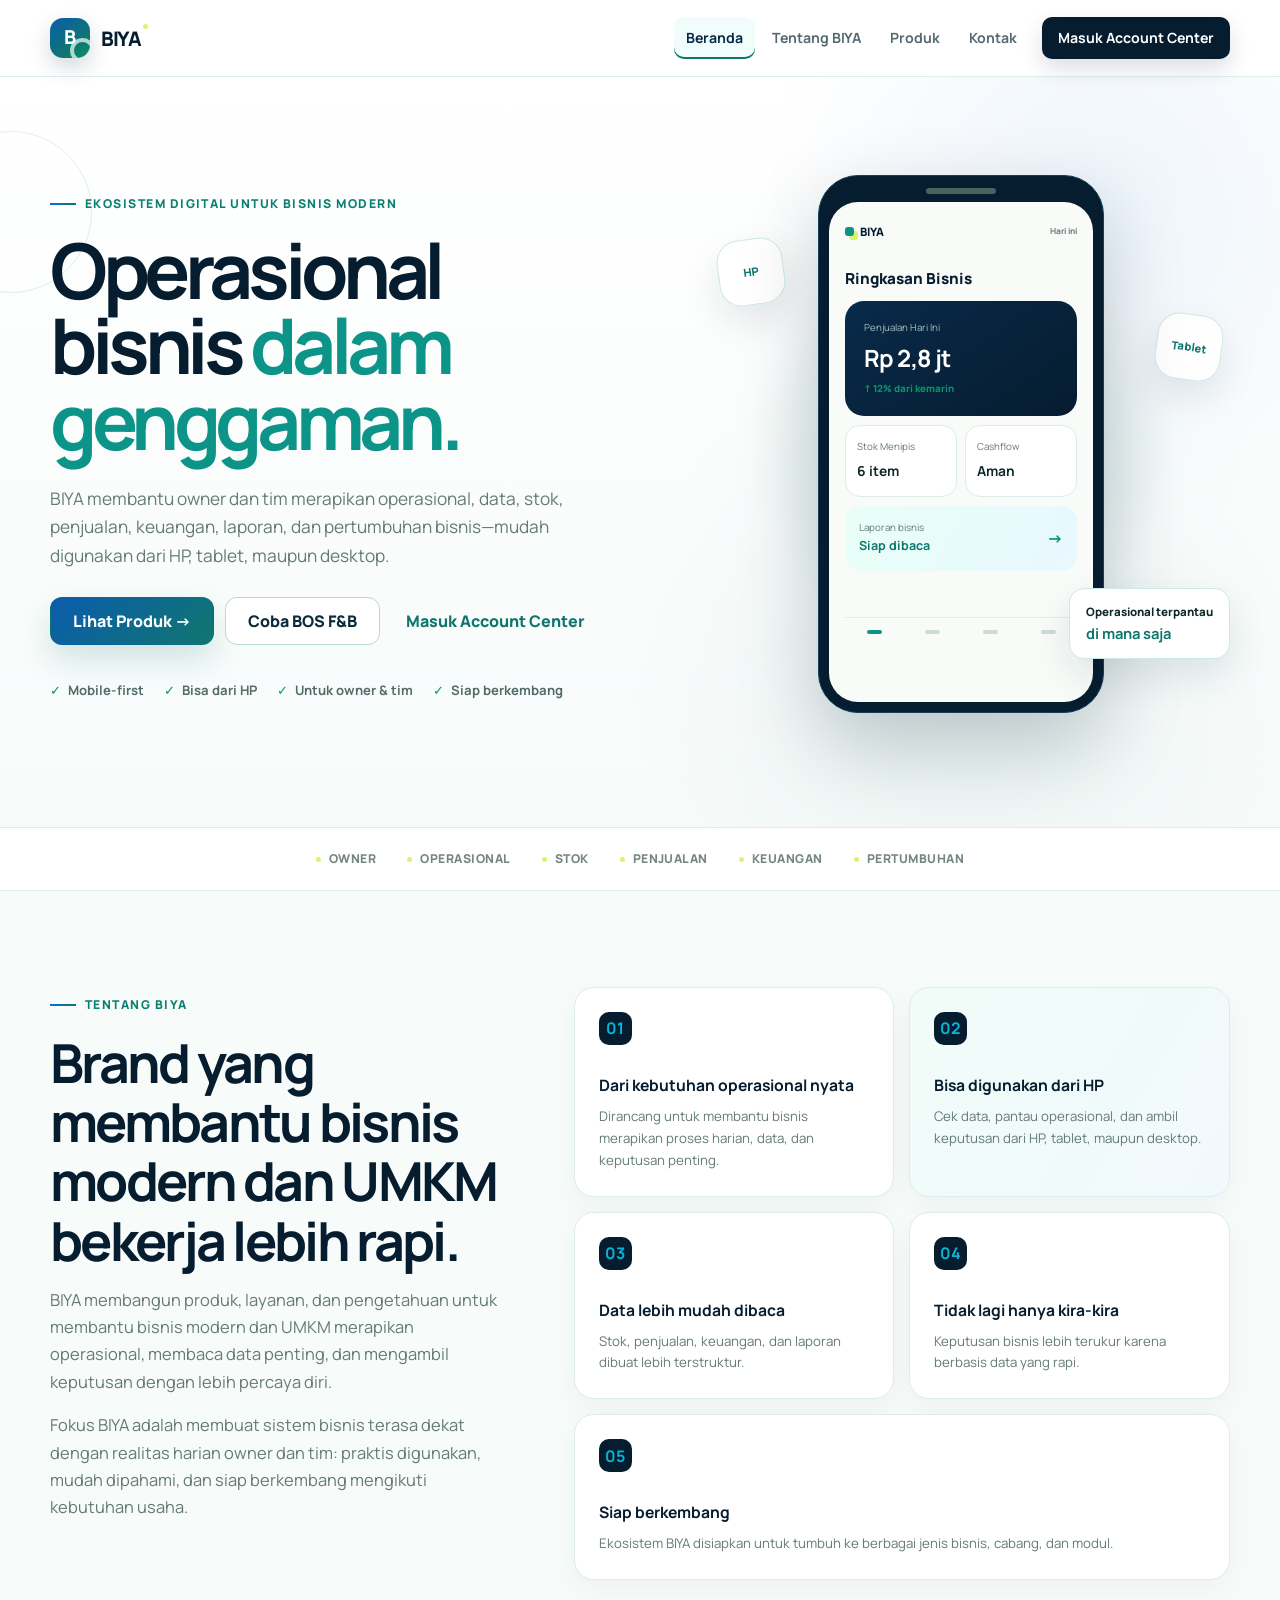
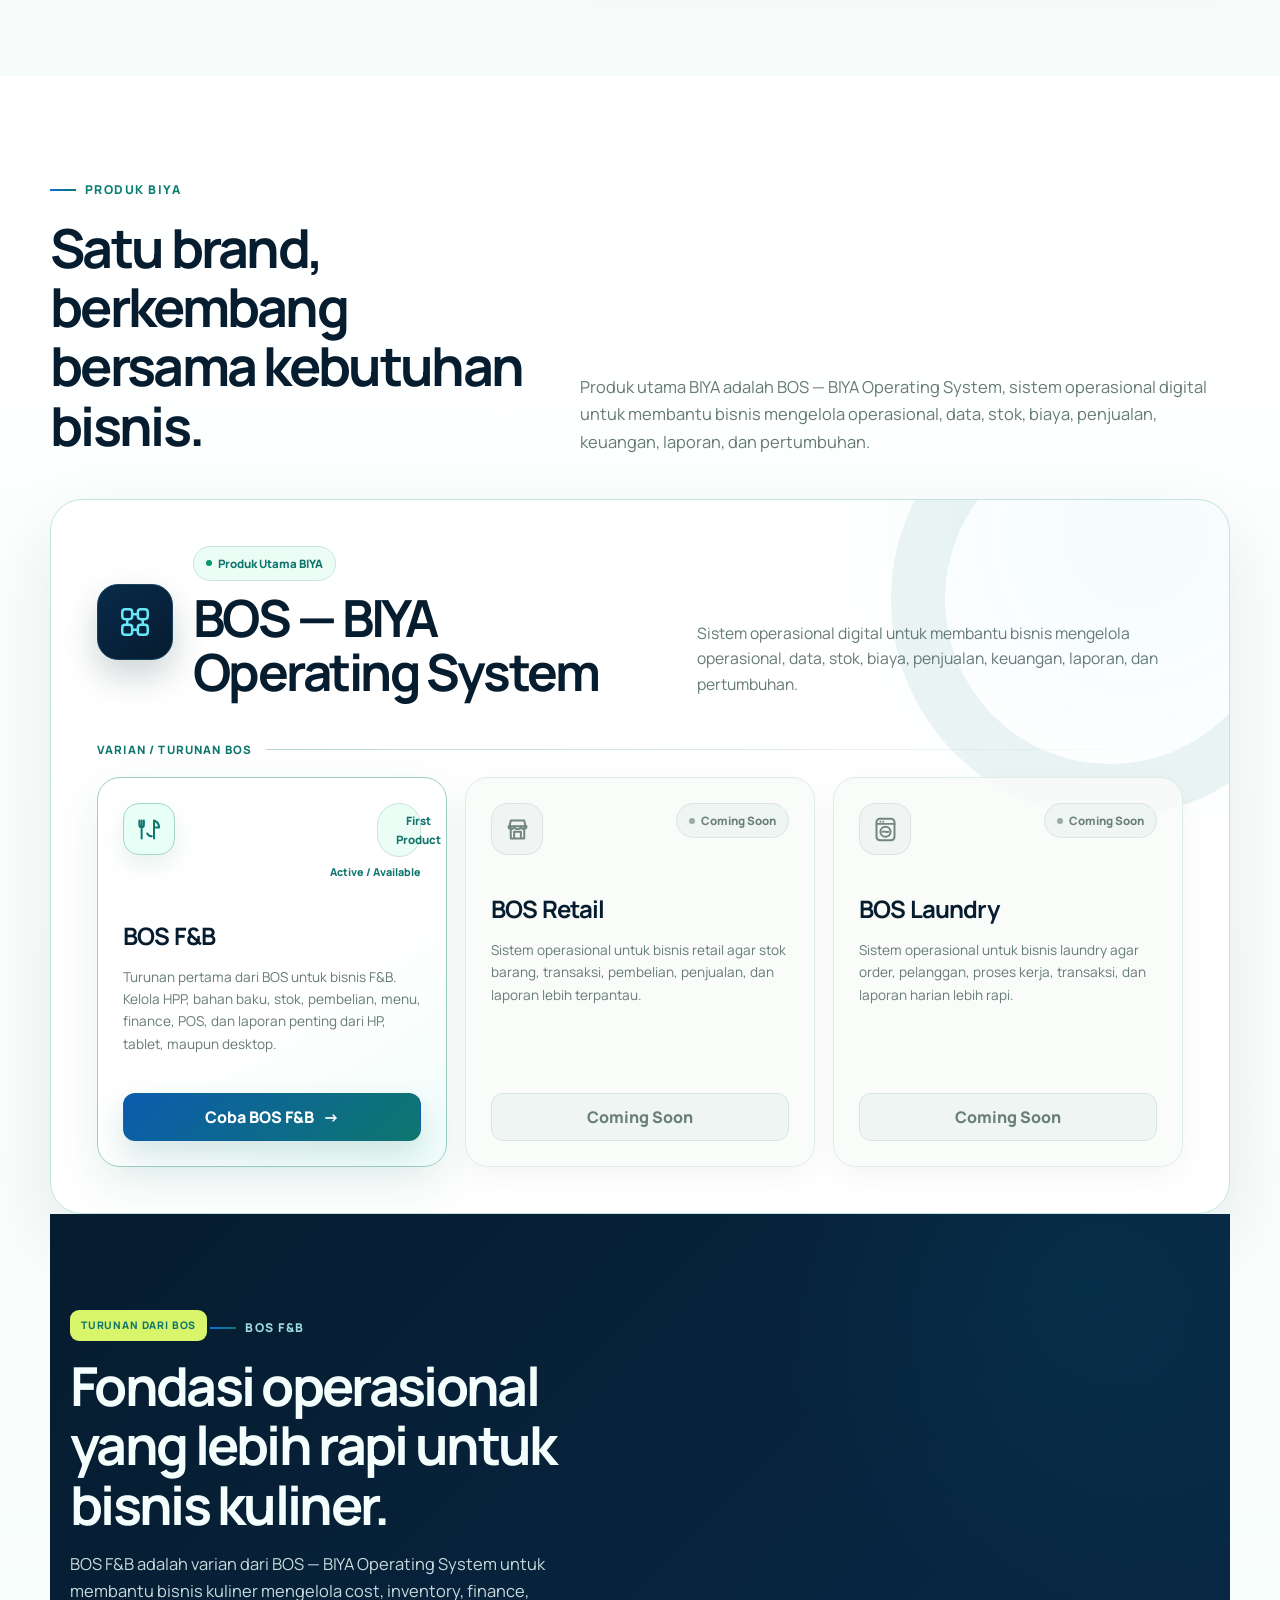
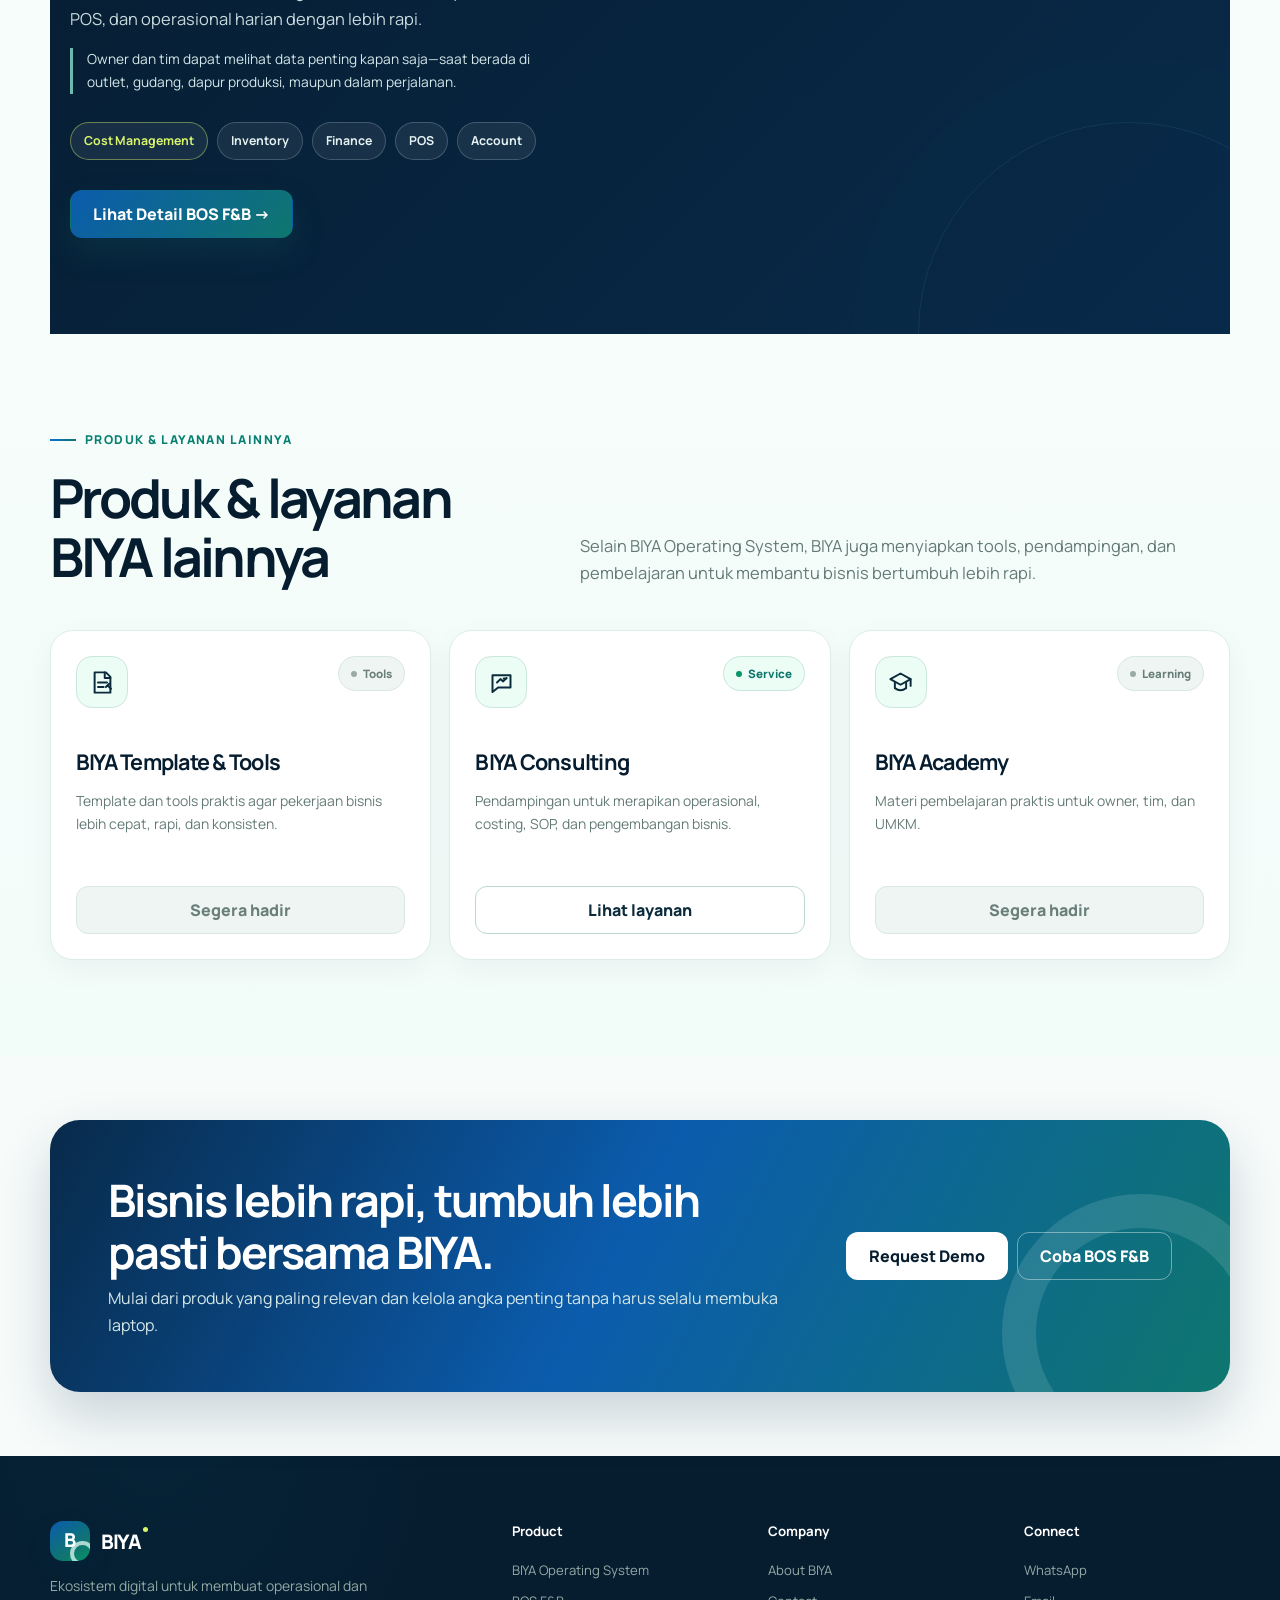
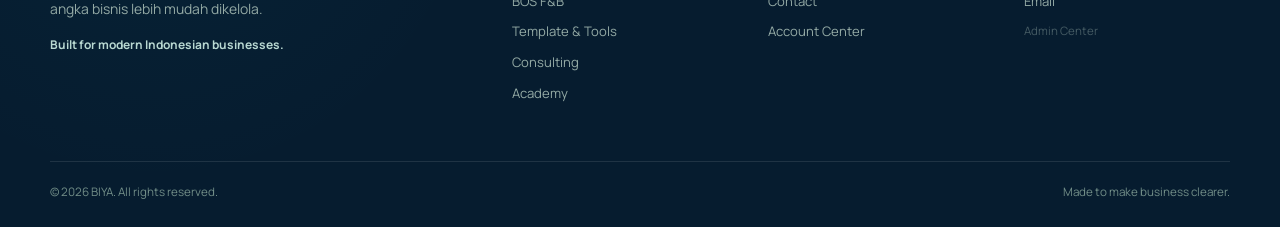
==== commit cc4a684d: "Restore BIYA landing sections" ====
--- a/index.html
+++ b/index.html
@@ -52,18 +52,36 @@
     </section>
     <div class="logo-strip"><div class="container"><span>OWNER</span><span>OPERASIONAL</span><span>STOK</span><span>PENJUALAN</span><span>KEUANGAN</span><span>PERTUMBUHAN</span></div></div>
 
+    <section class="section about-section" id="tentang-biya">
+      <div class="container why-grid">
+        <div>
+          <p class="eyebrow">Tentang BIYA</p>
+          <h2 class="section-title">Brand yang membantu bisnis modern dan UMKM bekerja lebih rapi.</h2>
+          <p class="section-copy">BIYA membangun produk, layanan, dan pengetahuan untuk membantu bisnis modern dan UMKM merapikan operasional, membaca data penting, dan mengambil keputusan dengan lebih percaya diri.</p>
+          <p class="section-copy">Fokus BIYA adalah membuat sistem bisnis terasa dekat dengan realitas harian owner dan tim: praktis digunakan, mudah dipahami, dan siap berkembang mengikuti kebutuhan usaha.</p>
+        </div>
+        <div class="why-list">
+          <article class="why-item reveal"><b>01</b><h3>Dari kebutuhan operasional nyata</h3><p>Dirancang untuk membantu bisnis merapikan proses harian, data, dan keputusan penting.</p></article>
+          <article class="why-item why-mobile reveal"><b>02</b><h3>Bisa digunakan dari HP</h3><p>Cek data, pantau operasional, dan ambil keputusan dari HP, tablet, maupun desktop.</p></article>
+          <article class="why-item reveal"><b>03</b><h3>Data lebih mudah dibaca</h3><p>Stok, penjualan, keuangan, dan laporan dibuat lebih terstruktur.</p></article>
+          <article class="why-item reveal"><b>04</b><h3>Tidak lagi hanya kira-kira</h3><p>Keputusan bisnis lebih terukur karena berbasis data yang rapi.</p></article>
+          <article class="why-item why-wide reveal"><b>05</b><h3>Siap berkembang</h3><p>Ekosistem BIYA disiapkan untuk tumbuh ke berbagai jenis bisnis, cabang, dan modul.</p></article>
+        </div>
+      </div>
+    </section>
+
     <section class="section bos-section" id="produk">
       <div class="container">
         <div class="section-head products-intro">
-          <div><p class="eyebrow">Ekosistem BIYA</p><h2 class="section-title">Satu brand, berkembang bersama kebutuhan bisnis.</h2></div>
-          <p class="section-copy">Setiap produk BIYA memiliki peran yang jelas—mulai dari sistem operasional hingga tools, pendampingan, dan pembelajaran.</p>
+          <div><p class="eyebrow">Produk BIYA</p><h2 class="section-title">Satu brand, berkembang bersama kebutuhan bisnis.</h2></div>
+          <p class="section-copy">Produk utama BIYA adalah BOS — BIYA Operating System, sistem operasional digital untuk membantu bisnis mengelola operasional, data, stok, biaya, penjualan, keuangan, laporan, dan pertumbuhan.</p>
         </div>
         <div class="bos-parent reveal">
           <div class="bos-parent-head">
             <div class="bos-title-group"><div class="card-icon bos-parent-icon" aria-label="BIYA Operating System"><svg viewBox="0 0 24 24" aria-hidden="true"><rect x="3" y="3" width="7" height="7" rx="2"/><rect x="14" y="3" width="7" height="7" rx="2"/><rect x="3" y="14" width="7" height="7" rx="2"/><rect x="14" y="14" width="7" height="7" rx="2"/><path d="M10 6.5h4M6.5 10v4M17.5 10v4M10 17.5h4"/></svg></div><div><span class="badge">Produk Utama BIYA</span><h2>BOS — BIYA Operating System</h2></div></div>
-            <p>Sistem operasional digital untuk membantu bisnis mengelola data, stok, biaya, penjualan, keuangan, dan laporan.</p>
+            <p>Sistem operasional digital untuk membantu bisnis mengelola operasional, data, stok, biaya, penjualan, keuangan, laporan, dan pertumbuhan.</p>
           </div>
-          <div class="bos-family-label"><span>Turunan / varian BOS</span></div>
+          <div class="bos-family-label"><span>Varian / turunan BOS</span></div>
           <div class="bos-product-grid">
             <article class="bos-product-card is-active"><div class="bos-card-top"><div class="card-icon"><svg viewBox="0 0 24 24" aria-hidden="true"><path d="M5 4v7M3 4v4a2 2 0 0 0 4 0V4M5 11v9M16 4v16M16 4c3 1.2 4.5 3.3 4.5 6.2H16"/><path d="M10 15.5c.8 1.6 2.4 2.5 4 2.5"/></svg></div><div class="badge-stack"><span class="badge">First Product</span><span class="status-label">Active / Available</span></div></div><div><h3>BOS F&amp;B</h3><p>Turunan pertama dari BOS untuk bisnis F&amp;B. Kelola HPP, bahan baku, stok, pembelian, menu, finance, POS, dan laporan penting dari HP, tablet, maupun desktop.</p></div><a class="btn btn-primary" href="bos-fnb.html">Coba BOS F&amp;B <span aria-hidden="true">→</span></a></article>
             <article class="bos-product-card is-coming"><div class="bos-card-top"><div class="card-icon"><svg viewBox="0 0 24 24" aria-hidden="true"><path d="M5 9h14l-1-5H6L5 9Z"/><path d="M6 9v11h12V9M9 20v-6h6v6M4 9c0 1.5 1 2.5 2.5 2.5S9 10.5 9 9c0 1.5 1 2.5 3 2.5s3-1 3-2.5c0 1.5 1 2.5 2.5 2.5S20 10.5 20 9"/></svg></div><span class="badge soon">Coming Soon</span></div><div><h3>BOS Retail</h3><p>Sistem operasional untuk bisnis retail agar stok barang, transaksi, pembelian, penjualan, dan laporan lebih terpantau.</p></div><span class="btn btn-disabled" aria-disabled="true">Coming Soon</span></article>
@@ -71,24 +89,24 @@
           </div>
         </div>
         <div class="section bos-highlight" id="bos-fnb">
-      <div class="container split">
-        <div>
-          <p class="product-kicker">Produk pertama dari ekosistem BIYA</p>
-          <p class="eyebrow">BOS F&amp;B</p>
-          <h2 class="section-title">Fondasi operasional yang lebih rapi untuk bisnis kuliner.</h2>
-          <p class="section-copy">BOS F&amp;B adalah produk pertama dari BIYA Operating System, dirancang untuk membantu bisnis kuliner mengelola cost, inventory, finance, POS, dan operasional harian dengan lebih rapi.</p>
-          <p class="context-note">Owner dan tim dapat melihat data penting kapan saja—saat berada di outlet, gudang, dapur produksi, maupun dalam perjalanan.</p>
-          <div class="module-pills"><span>Cost Management</span><span>Inventory</span><span>Finance</span><span>POS</span><span>Account</span></div>
-          <a class="btn btn-primary" href="bos-fnb.html">Lihat BOS F&amp;B →</a>
-        </div>
-        <div class="feature-panel reveal">
-          <div class="panel-label"><span>BOS module center</span><span>Mobile-ready</span></div>
-          <div class="feature-row"><i>01</i><div><strong>Hitung HPP lebih rapi</strong><small>Resep, bahan baku, dan menu dalam satu alur.</small></div><em>COST</em></div>
-          <div class="feature-row"><i>02</i><div><strong>Pantau stok bahan baku</strong><small>Pembelian, pemakaian, dan selisih lebih jelas.</small></div><em>STOCK</em></div>
-          <div class="feature-row"><i>03</i><div><strong>Baca laporan di mana saja</strong><small>Angka penting tetap dekat dengan owner dan tim.</small></div><em>MOBILE</em></div>
-          <div class="feature-row"><i>04</i><div><strong>Siapkan bisnis berkembang</strong><small>Data lebih siap untuk keputusan owner.</small></div><em>GROWTH</em></div>
-        </div>
-      </div>
+          <div class="container split">
+            <div>
+              <p class="product-kicker">Turunan dari BOS</p>
+              <p class="eyebrow">BOS F&amp;B</p>
+              <h2 class="section-title">Fondasi operasional yang lebih rapi untuk bisnis kuliner.</h2>
+              <p class="section-copy">BOS F&amp;B adalah varian dari BOS — BIYA Operating System untuk membantu bisnis kuliner mengelola cost, inventory, finance, POS, dan operasional harian dengan lebih rapi.</p>
+              <p class="context-note">Owner dan tim dapat melihat data penting kapan saja—saat berada di outlet, gudang, dapur produksi, maupun dalam perjalanan.</p>
+              <div class="module-pills"><span>Cost Management</span><span>Inventory</span><span>Finance</span><span>POS</span><span>Account</span></div>
+              <a class="btn btn-primary" href="bos-fnb.html">Lihat Detail BOS F&amp;B →</a>
+            </div>
+            <div class="feature-panel reveal">
+              <div class="panel-label"><span>BOS module center</span><span>Mobile-ready</span></div>
+              <div class="feature-row"><i>01</i><div><strong>Hitung HPP lebih rapi</strong><small>Resep, bahan baku, dan menu dalam satu alur.</small></div><em>COST</em></div>
+              <div class="feature-row"><i>02</i><div><strong>Pantau stok bahan baku</strong><small>Pembelian, pemakaian, dan selisih lebih jelas.</small></div><em>STOCK</em></div>
+              <div class="feature-row"><i>03</i><div><strong>Baca laporan di mana saja</strong><small>Angka penting tetap dekat dengan owner dan tim.</small></div><em>MOBILE</em></div>
+              <div class="feature-row"><i>04</i><div><strong>Siapkan bisnis berkembang</strong><small>Data lebih siap untuk keputusan owner.</small></div><em>GROWTH</em></div>
+            </div>
+          </div>
         </div>
         <div class="other-products-block">
           <div class="section-head"><div><p class="eyebrow">Produk &amp; layanan lainnya</p><h2 class="section-title">Produk &amp; layanan BIYA lainnya</h2></div><p class="section-copy">Selain BIYA Operating System, BIYA juga menyiapkan tools, pendampingan, dan pembelajaran untuk membantu bisnis bertumbuh lebih rapi.</p></div>
@@ -101,20 +119,6 @@
       </div>
     </section>
 
-
-
-    <section class="section" id="tentang-biya">
-      <div class="container why-grid">
-        <div><p class="eyebrow">Mengapa BIYA</p><h2 class="section-title">Lebih praktis untuk tim, lebih jelas untuk owner.</h2><p class="section-copy">BIYA membantu pekerjaan harian lebih terstruktur tanpa membuat teknologi terasa rumit.</p></div>
-        <div class="why-list">
-          <article class="why-item reveal"><b>01</b><h3>Dari kebutuhan operasional nyata</h3><p>Dirancang untuk membantu bisnis merapikan proses harian, data, dan keputusan penting.</p></article>
-          <article class="why-item why-mobile reveal"><b>02</b><h3>Bisa digunakan dari HP</h3><p>Cek data, pantau operasional, dan ambil keputusan dari HP, tablet, maupun desktop.</p></article>
-          <article class="why-item reveal"><b>03</b><h3>Data lebih mudah dibaca</h3><p>Stok, penjualan, keuangan, dan laporan dibuat lebih terstruktur.</p></article>
-          <article class="why-item reveal"><b>04</b><h3>Tidak lagi hanya kira-kira</h3><p>Keputusan bisnis lebih terukur karena berbasis data yang rapi.</p></article>
-          <article class="why-item why-wide reveal"><b>05</b><h3>Siap berkembang</h3><p>Ekosistem BIYA disiapkan untuk tumbuh ke berbagai jenis bisnis, cabang, dan modul.</p></article>
-        </div>
-      </div>
-    </section>
     <section class="section-sm" id="kontak"><div class="container"><div class="cta-box"><div><h2>Bisnis lebih rapi, tumbuh lebih pasti bersama BIYA.</h2><p>Mulai dari produk yang paling relevan dan kelola angka penting tanpa harus selalu membuka laptop.</p></div><div class="cta-actions"><a class="btn" href="contact.html">Request Demo</a><!-- TODO: Replace with final BOS F&B app URL --><a class="btn btn-ghost" href="#TODO-BOS-FNB-LINK">Coba BOS F&amp;B</a></div></div></div></section>
   </main>
   <footer class="site-footer">
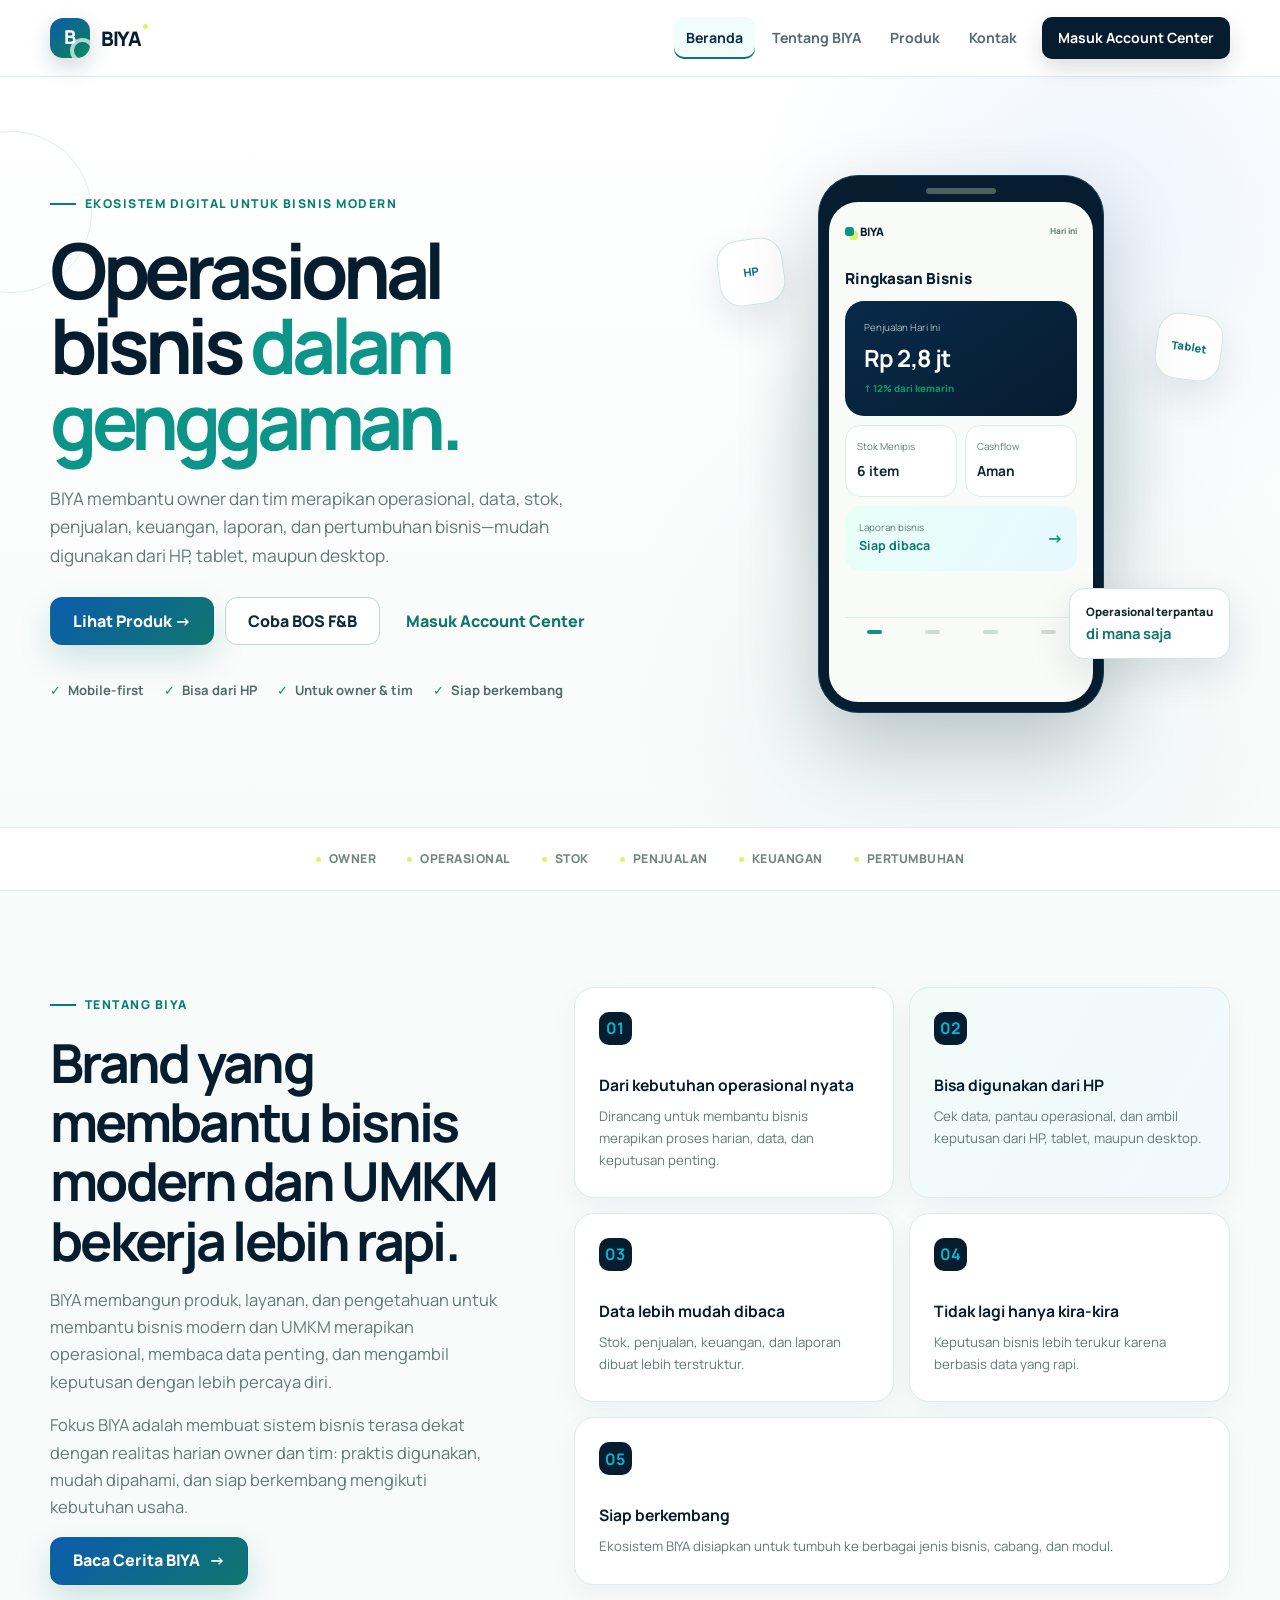
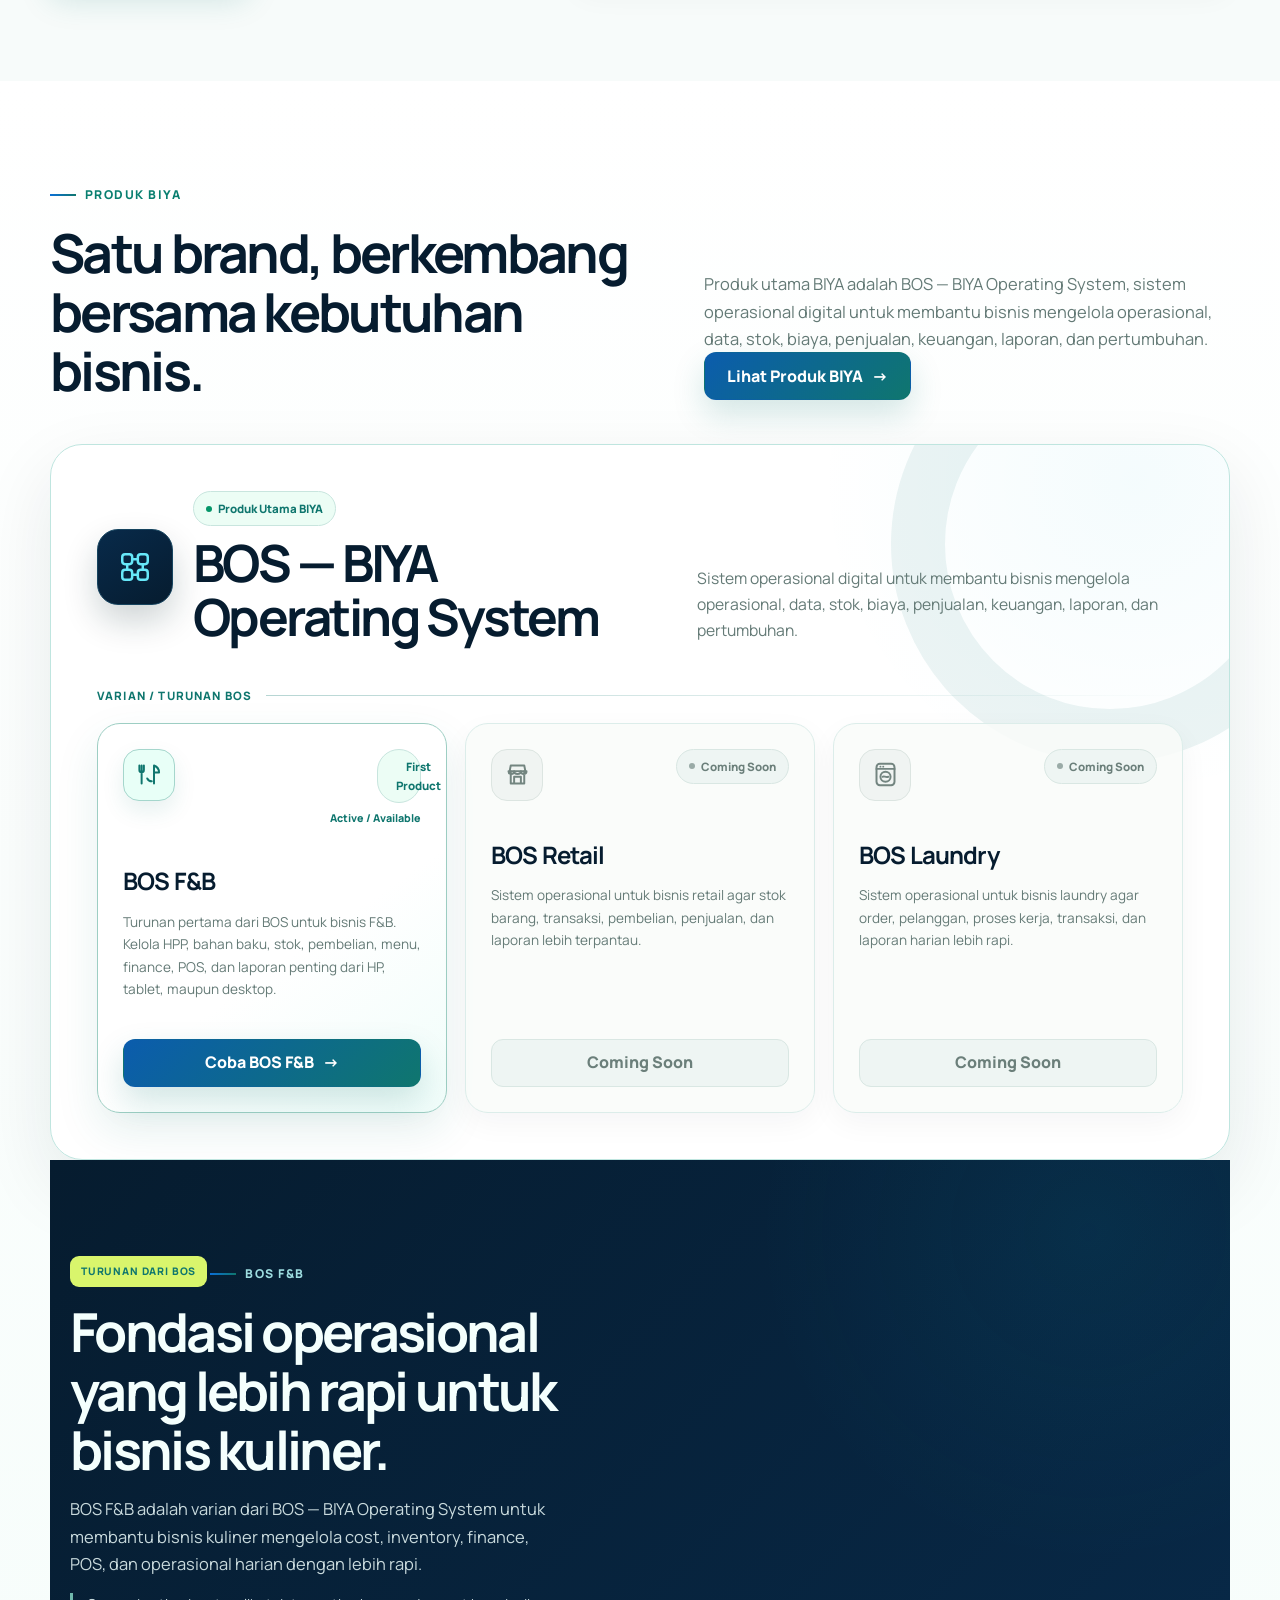
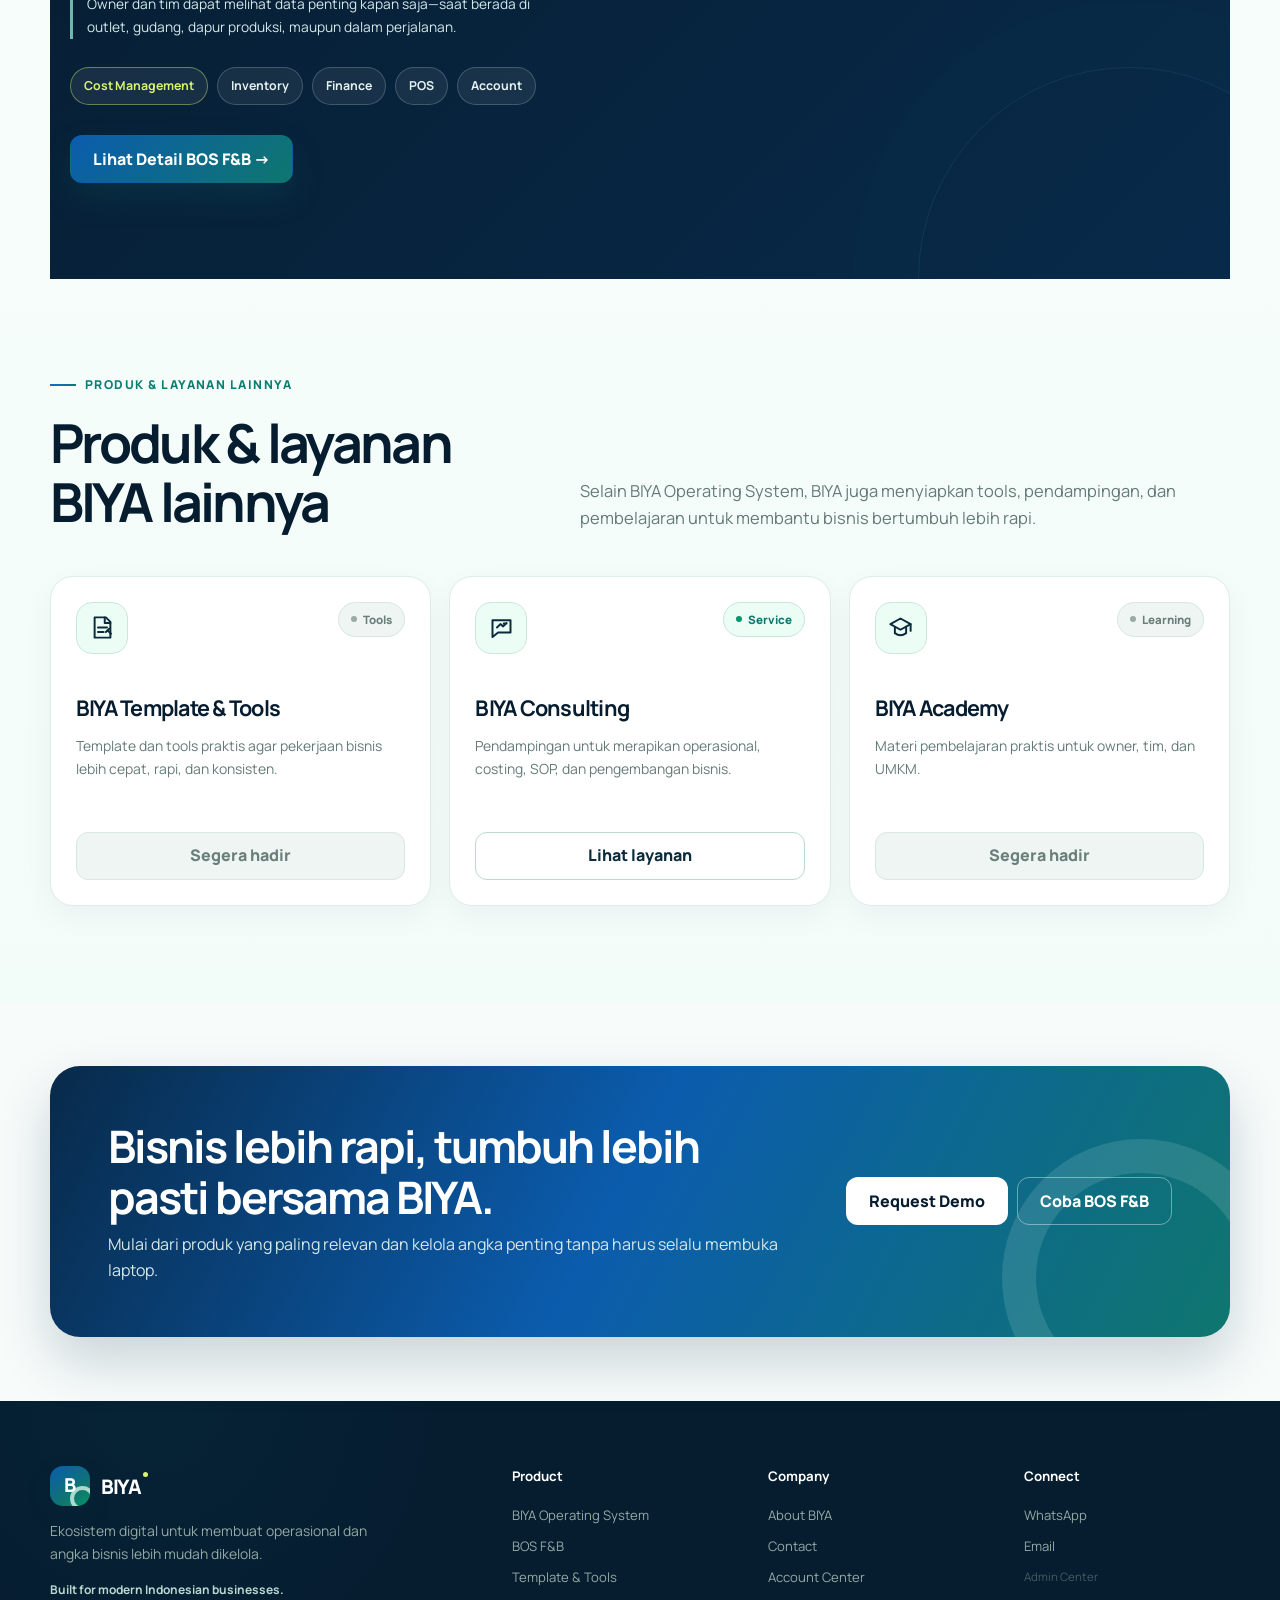
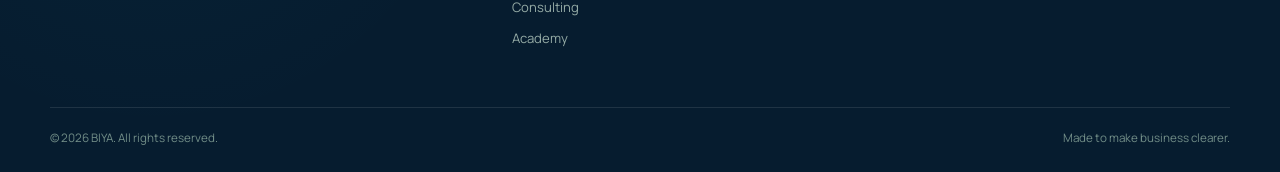
==== commit b5864bc8: "Restore BIYA multi-page navigation" ====
--- a/index.html
+++ b/index.html
@@ -27,7 +27,7 @@
           <h1>Operasional bisnis <span>dalam genggaman.</span></h1>
           <p class="hero-copy">BIYA membantu owner dan tim merapikan operasional, data, stok, penjualan, keuangan, laporan, dan pertumbuhan bisnis—mudah digunakan dari HP, tablet, maupun desktop.</p>
           <div class="hero-actions">
-            <a class="btn btn-primary" href="#produk">Lihat Produk →</a>
+            <a class="btn btn-primary" href="products.html">Lihat Produk →</a>
             <a class="btn btn-outline" href="bos-fnb.html">Coba BOS F&amp;B</a>
             <a class="btn btn-link" href="#TODO-ACCOUNT-CENTER-LINK">Masuk Account Center</a>
           </div>
@@ -59,6 +59,7 @@
           <h2 class="section-title">Brand yang membantu bisnis modern dan UMKM bekerja lebih rapi.</h2>
           <p class="section-copy">BIYA membangun produk, layanan, dan pengetahuan untuk membantu bisnis modern dan UMKM merapikan operasional, membaca data penting, dan mengambil keputusan dengan lebih percaya diri.</p>
           <p class="section-copy">Fokus BIYA adalah membuat sistem bisnis terasa dekat dengan realitas harian owner dan tim: praktis digunakan, mudah dipahami, dan siap berkembang mengikuti kebutuhan usaha.</p>
+          <a class="btn btn-primary" href="about.html">Baca Cerita BIYA <span aria-hidden="true">→</span></a>
         </div>
         <div class="why-list">
           <article class="why-item reveal"><b>01</b><h3>Dari kebutuhan operasional nyata</h3><p>Dirancang untuk membantu bisnis merapikan proses harian, data, dan keputusan penting.</p></article>
@@ -74,7 +75,10 @@
       <div class="container">
         <div class="section-head products-intro">
           <div><p class="eyebrow">Produk BIYA</p><h2 class="section-title">Satu brand, berkembang bersama kebutuhan bisnis.</h2></div>
-          <p class="section-copy">Produk utama BIYA adalah BOS — BIYA Operating System, sistem operasional digital untuk membantu bisnis mengelola operasional, data, stok, biaya, penjualan, keuangan, laporan, dan pertumbuhan.</p>
+          <div>
+            <p class="section-copy">Produk utama BIYA adalah BOS — BIYA Operating System, sistem operasional digital untuk membantu bisnis mengelola operasional, data, stok, biaya, penjualan, keuangan, laporan, dan pertumbuhan.</p>
+            <a class="btn btn-primary" href="products.html">Lihat Produk BIYA <span aria-hidden="true">→</span></a>
+          </div>
         </div>
         <div class="bos-parent reveal">
           <div class="bos-parent-head">
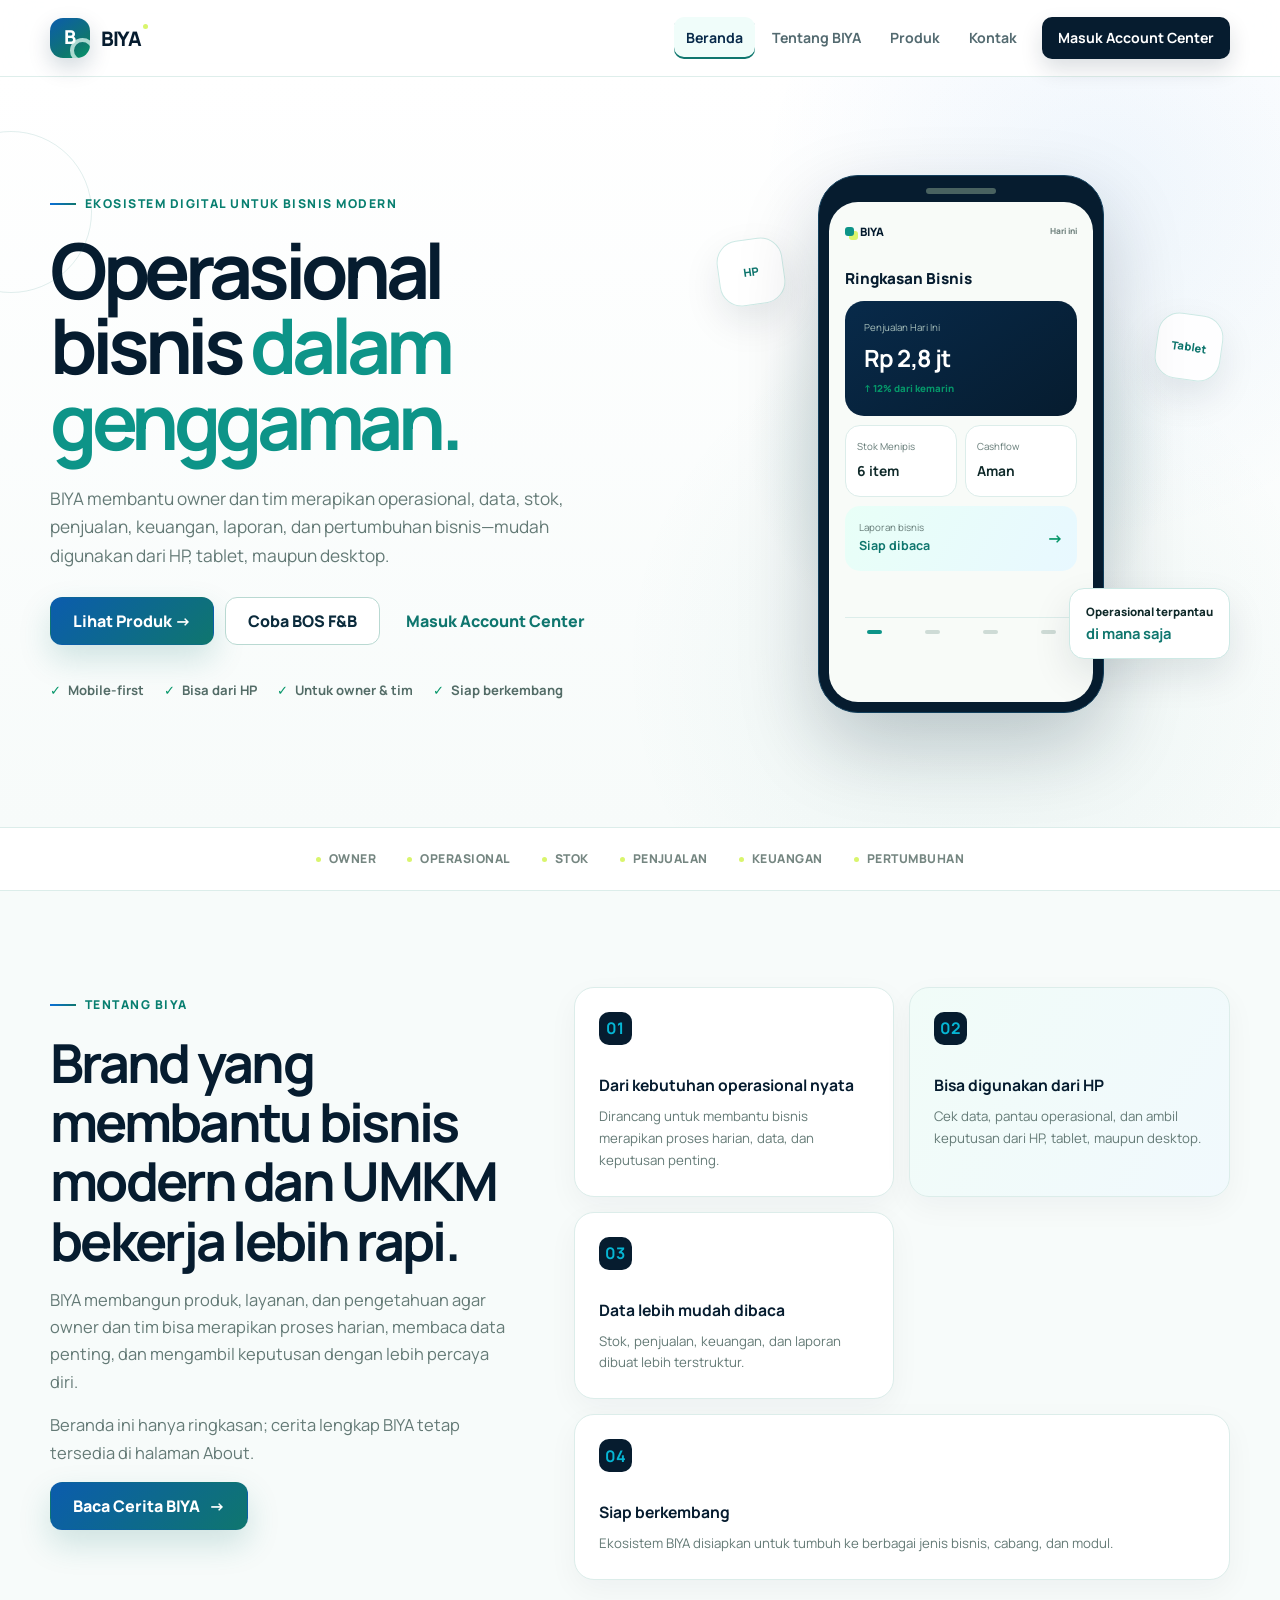
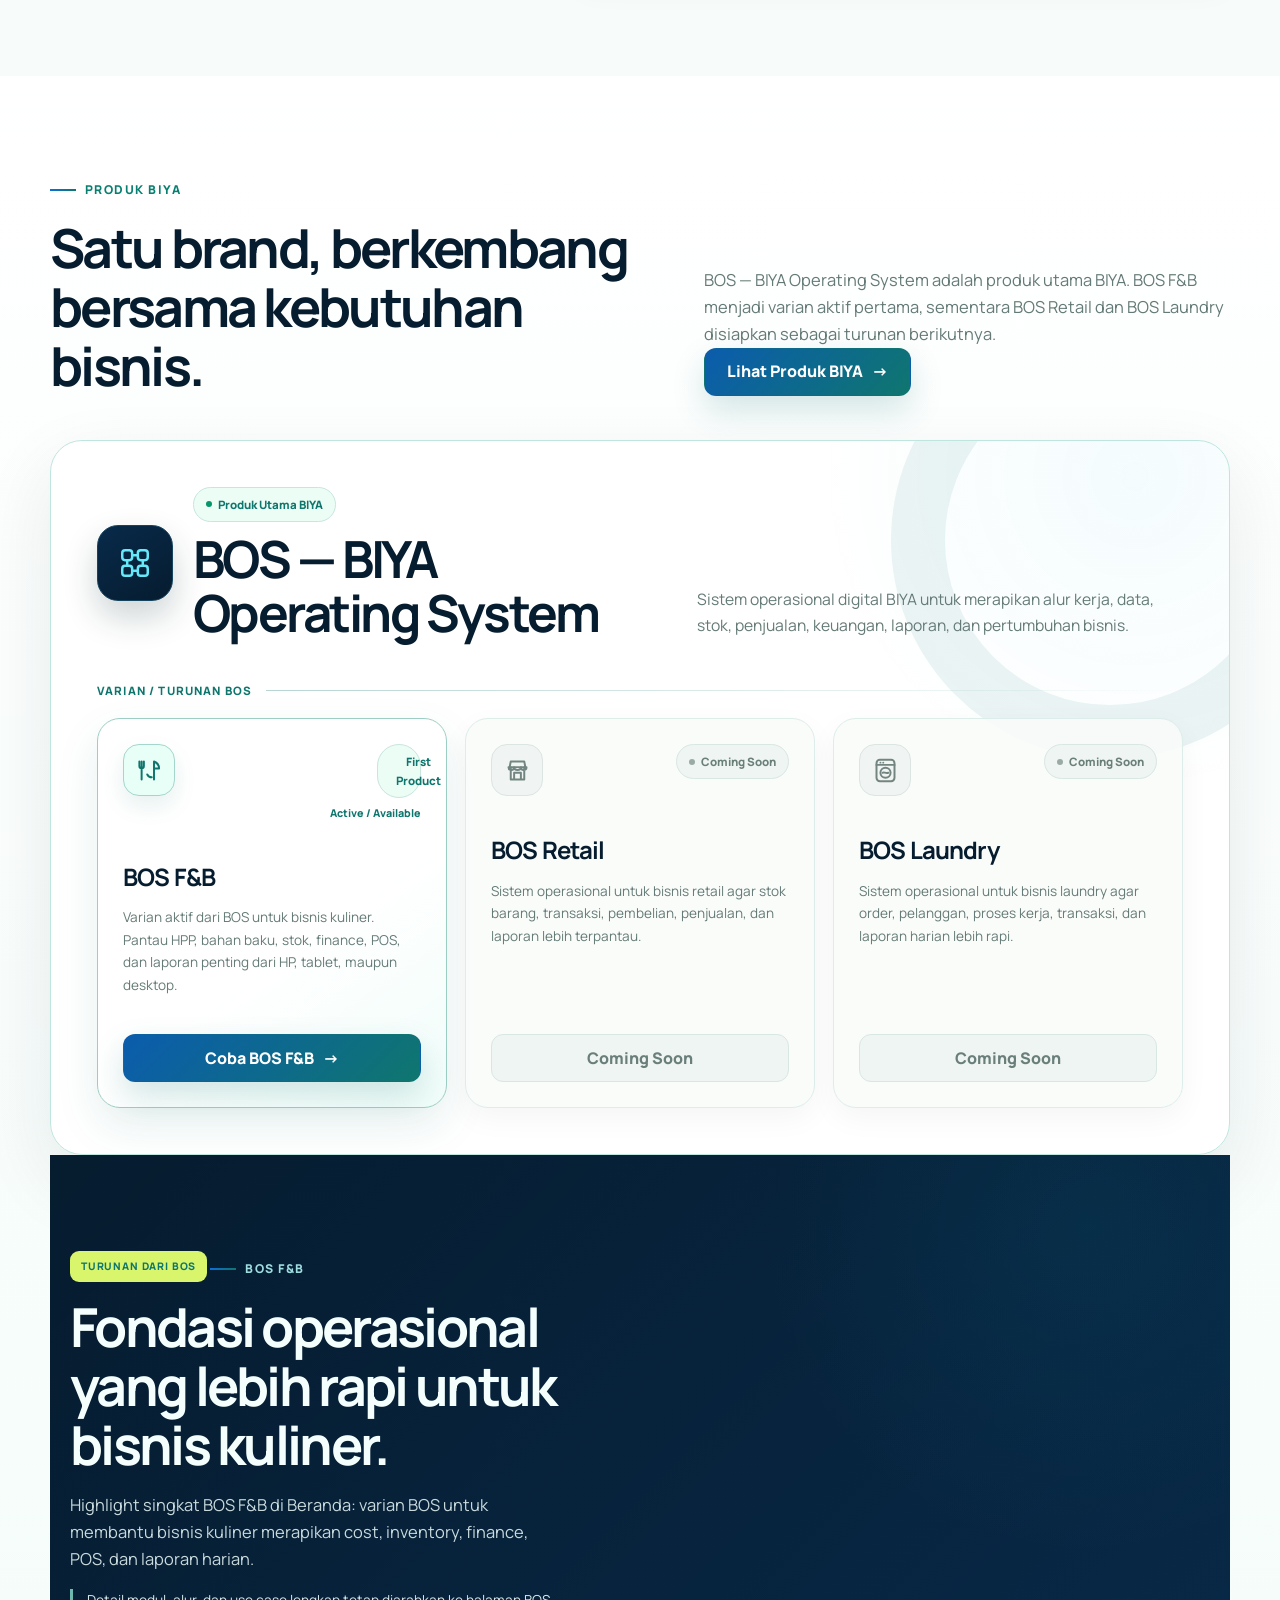
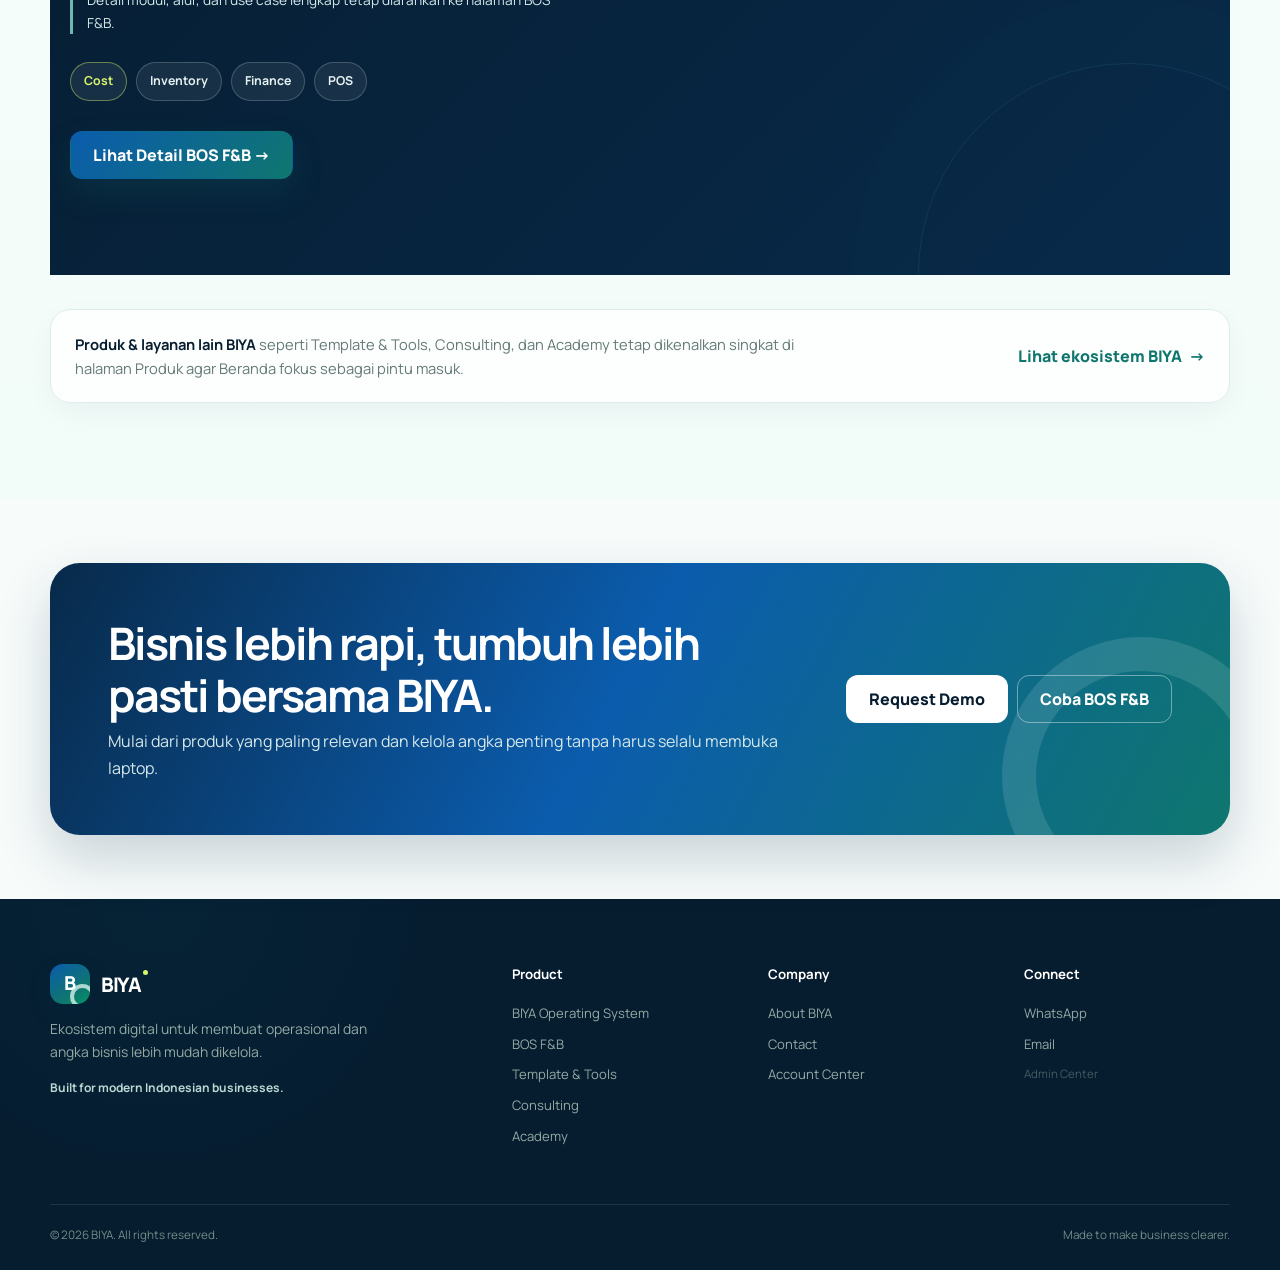
==== commit 4323962d: "Refine BIYA homepage structure" ====
--- a/index.html
+++ b/index.html
@@ -29,7 +29,7 @@
           <div class="hero-actions">
             <a class="btn btn-primary" href="products.html">Lihat Produk →</a>
             <a class="btn btn-outline" href="bos-fnb.html">Coba BOS F&amp;B</a>
-            <a class="btn btn-link" href="#TODO-ACCOUNT-CENTER-LINK">Masuk Account Center</a>
+            <a class="btn btn-link" href="contact.html">Masuk Account Center</a>
           </div>
           <div class="trust-row"><span>Mobile-first</span><span>Bisa dari HP</span><span>Untuk owner &amp; tim</span><span>Siap berkembang</span></div>
         </div>
@@ -57,16 +57,15 @@
         <div>
           <p class="eyebrow">Tentang BIYA</p>
           <h2 class="section-title">Brand yang membantu bisnis modern dan UMKM bekerja lebih rapi.</h2>
-          <p class="section-copy">BIYA membangun produk, layanan, dan pengetahuan untuk membantu bisnis modern dan UMKM merapikan operasional, membaca data penting, dan mengambil keputusan dengan lebih percaya diri.</p>
-          <p class="section-copy">Fokus BIYA adalah membuat sistem bisnis terasa dekat dengan realitas harian owner dan tim: praktis digunakan, mudah dipahami, dan siap berkembang mengikuti kebutuhan usaha.</p>
+          <p class="section-copy">BIYA membangun produk, layanan, dan pengetahuan agar owner dan tim bisa merapikan proses harian, membaca data penting, dan mengambil keputusan dengan lebih percaya diri.</p>
+          <p class="section-copy">Beranda ini hanya ringkasan; cerita lengkap BIYA tetap tersedia di halaman About.</p>
           <a class="btn btn-primary" href="about.html">Baca Cerita BIYA <span aria-hidden="true">→</span></a>
         </div>
         <div class="why-list">
           <article class="why-item reveal"><b>01</b><h3>Dari kebutuhan operasional nyata</h3><p>Dirancang untuk membantu bisnis merapikan proses harian, data, dan keputusan penting.</p></article>
           <article class="why-item why-mobile reveal"><b>02</b><h3>Bisa digunakan dari HP</h3><p>Cek data, pantau operasional, dan ambil keputusan dari HP, tablet, maupun desktop.</p></article>
           <article class="why-item reveal"><b>03</b><h3>Data lebih mudah dibaca</h3><p>Stok, penjualan, keuangan, dan laporan dibuat lebih terstruktur.</p></article>
-          <article class="why-item reveal"><b>04</b><h3>Tidak lagi hanya kira-kira</h3><p>Keputusan bisnis lebih terukur karena berbasis data yang rapi.</p></article>
-          <article class="why-item why-wide reveal"><b>05</b><h3>Siap berkembang</h3><p>Ekosistem BIYA disiapkan untuk tumbuh ke berbagai jenis bisnis, cabang, dan modul.</p></article>
+          <article class="why-item why-wide reveal"><b>04</b><h3>Siap berkembang</h3><p>Ekosistem BIYA disiapkan untuk tumbuh ke berbagai jenis bisnis, cabang, dan modul.</p></article>
         </div>
       </div>
     </section>
@@ -76,18 +75,18 @@
         <div class="section-head products-intro">
           <div><p class="eyebrow">Produk BIYA</p><h2 class="section-title">Satu brand, berkembang bersama kebutuhan bisnis.</h2></div>
           <div>
-            <p class="section-copy">Produk utama BIYA adalah BOS — BIYA Operating System, sistem operasional digital untuk membantu bisnis mengelola operasional, data, stok, biaya, penjualan, keuangan, laporan, dan pertumbuhan.</p>
+            <p class="section-copy">BOS — BIYA Operating System adalah produk utama BIYA. BOS F&amp;B menjadi varian aktif pertama, sementara BOS Retail dan BOS Laundry disiapkan sebagai turunan berikutnya.</p>
             <a class="btn btn-primary" href="products.html">Lihat Produk BIYA <span aria-hidden="true">→</span></a>
           </div>
         </div>
         <div class="bos-parent reveal">
           <div class="bos-parent-head">
             <div class="bos-title-group"><div class="card-icon bos-parent-icon" aria-label="BIYA Operating System"><svg viewBox="0 0 24 24" aria-hidden="true"><rect x="3" y="3" width="7" height="7" rx="2"/><rect x="14" y="3" width="7" height="7" rx="2"/><rect x="3" y="14" width="7" height="7" rx="2"/><rect x="14" y="14" width="7" height="7" rx="2"/><path d="M10 6.5h4M6.5 10v4M17.5 10v4M10 17.5h4"/></svg></div><div><span class="badge">Produk Utama BIYA</span><h2>BOS — BIYA Operating System</h2></div></div>
-            <p>Sistem operasional digital untuk membantu bisnis mengelola operasional, data, stok, biaya, penjualan, keuangan, laporan, dan pertumbuhan.</p>
+            <p>Sistem operasional digital BIYA untuk merapikan alur kerja, data, stok, penjualan, keuangan, laporan, dan pertumbuhan bisnis.</p>
           </div>
           <div class="bos-family-label"><span>Varian / turunan BOS</span></div>
           <div class="bos-product-grid">
-            <article class="bos-product-card is-active"><div class="bos-card-top"><div class="card-icon"><svg viewBox="0 0 24 24" aria-hidden="true"><path d="M5 4v7M3 4v4a2 2 0 0 0 4 0V4M5 11v9M16 4v16M16 4c3 1.2 4.5 3.3 4.5 6.2H16"/><path d="M10 15.5c.8 1.6 2.4 2.5 4 2.5"/></svg></div><div class="badge-stack"><span class="badge">First Product</span><span class="status-label">Active / Available</span></div></div><div><h3>BOS F&amp;B</h3><p>Turunan pertama dari BOS untuk bisnis F&amp;B. Kelola HPP, bahan baku, stok, pembelian, menu, finance, POS, dan laporan penting dari HP, tablet, maupun desktop.</p></div><a class="btn btn-primary" href="bos-fnb.html">Coba BOS F&amp;B <span aria-hidden="true">→</span></a></article>
+            <article class="bos-product-card is-active"><div class="bos-card-top"><div class="card-icon"><svg viewBox="0 0 24 24" aria-hidden="true"><path d="M5 4v7M3 4v4a2 2 0 0 0 4 0V4M5 11v9M16 4v16M16 4c3 1.2 4.5 3.3 4.5 6.2H16"/><path d="M10 15.5c.8 1.6 2.4 2.5 4 2.5"/></svg></div><div class="badge-stack"><span class="badge">First Product</span><span class="status-label">Active / Available</span></div></div><div><h3>BOS F&amp;B</h3><p>Varian aktif dari BOS untuk bisnis kuliner. Pantau HPP, bahan baku, stok, finance, POS, dan laporan penting dari HP, tablet, maupun desktop.</p></div><a class="btn btn-primary" href="bos-fnb.html">Coba BOS F&amp;B <span aria-hidden="true">→</span></a></article>
             <article class="bos-product-card is-coming"><div class="bos-card-top"><div class="card-icon"><svg viewBox="0 0 24 24" aria-hidden="true"><path d="M5 9h14l-1-5H6L5 9Z"/><path d="M6 9v11h12V9M9 20v-6h6v6M4 9c0 1.5 1 2.5 2.5 2.5S9 10.5 9 9c0 1.5 1 2.5 3 2.5s3-1 3-2.5c0 1.5 1 2.5 2.5 2.5S20 10.5 20 9"/></svg></div><span class="badge soon">Coming Soon</span></div><div><h3>BOS Retail</h3><p>Sistem operasional untuk bisnis retail agar stok barang, transaksi, pembelian, penjualan, dan laporan lebih terpantau.</p></div><span class="btn btn-disabled" aria-disabled="true">Coming Soon</span></article>
             <article class="bos-product-card is-coming"><div class="bos-card-top"><div class="card-icon"><svg viewBox="0 0 24 24" aria-hidden="true"><rect x="4" y="2.5" width="16" height="19" rx="3"/><path d="M4 7h16"/><circle cx="12" cy="14" r="4.5"/><path d="M9.5 14c1.2-1.1 2.6 1.1 5 0M7.5 5h.01M10 5h.01"/></svg></div><span class="badge soon">Coming Soon</span></div><div><h3>BOS Laundry</h3><p>Sistem operasional untuk bisnis laundry agar order, pelanggan, proses kerja, transaksi, dan laporan harian lebih rapi.</p></div><span class="btn btn-disabled" aria-disabled="true">Coming Soon</span></article>
           </div>
@@ -98,9 +97,9 @@
               <p class="product-kicker">Turunan dari BOS</p>
               <p class="eyebrow">BOS F&amp;B</p>
               <h2 class="section-title">Fondasi operasional yang lebih rapi untuk bisnis kuliner.</h2>
-              <p class="section-copy">BOS F&amp;B adalah varian dari BOS — BIYA Operating System untuk membantu bisnis kuliner mengelola cost, inventory, finance, POS, dan operasional harian dengan lebih rapi.</p>
-              <p class="context-note">Owner dan tim dapat melihat data penting kapan saja—saat berada di outlet, gudang, dapur produksi, maupun dalam perjalanan.</p>
-              <div class="module-pills"><span>Cost Management</span><span>Inventory</span><span>Finance</span><span>POS</span><span>Account</span></div>
+              <p class="section-copy">Highlight singkat BOS F&amp;B di Beranda: varian BOS untuk membantu bisnis kuliner merapikan cost, inventory, finance, POS, dan laporan harian.</p>
+              <p class="context-note">Detail modul, alur, dan use case lengkap tetap diarahkan ke halaman BOS F&amp;B.</p>
+              <div class="module-pills"><span>Cost</span><span>Inventory</span><span>Finance</span><span>POS</span></div>
               <a class="btn btn-primary" href="bos-fnb.html">Lihat Detail BOS F&amp;B →</a>
             </div>
             <div class="feature-panel reveal">
@@ -112,26 +111,23 @@
             </div>
           </div>
         </div>
-        <div class="other-products-block">
-          <div class="section-head"><div><p class="eyebrow">Produk &amp; layanan lainnya</p><h2 class="section-title">Produk &amp; layanan BIYA lainnya</h2></div><p class="section-copy">Selain BIYA Operating System, BIYA juga menyiapkan tools, pendampingan, dan pembelajaran untuk membantu bisnis bertumbuh lebih rapi.</p></div>
-          <div class="other-product-grid">
-            <article class="other-product-card reveal"><div class="card-top"><div class="card-icon"><svg viewBox="0 0 24 24" aria-hidden="true"><path d="M5 3h10l4 4v14H5V3Z"/><path d="M14 3v5h5M8 12h8M8 16h5"/><path d="m16.5 14.5 3 3M18 13l-3 3"/></svg></div><span class="badge soon">Tools</span></div><h3>BIYA Template &amp; Tools</h3><p>Template dan tools praktis agar pekerjaan bisnis lebih cepat, rapi, dan konsisten.</p><span class="btn btn-disabled" aria-disabled="true">Segera hadir</span></article>
-            <article class="other-product-card reveal"><div class="card-top"><div class="card-icon"><svg viewBox="0 0 24 24" aria-hidden="true"><path d="M4 5.5h16v11H9l-5 4v-15Z"/><path d="M8 12l3-3 2.5 2 3-3M16.5 8.5H14"/></svg></div><span class="badge">Service</span></div><h3>BIYA Consulting</h3><p>Pendampingan untuk merapikan operasional, costing, SOP, dan pengembangan bisnis.</p><a class="btn btn-outline" href="contact.html">Lihat layanan</a></article>
-            <article class="other-product-card reveal"><div class="card-top"><div class="card-icon"><svg viewBox="0 0 24 24" aria-hidden="true"><path d="m3 9 9-5 9 5-9 5-9-5Z"/><path d="M7 12v5c3 2.3 7 2.3 10 0v-5M21 9v6"/></svg></div><span class="badge soon">Learning</span></div><h3>BIYA Academy</h3><p>Materi pembelajaran praktis untuk owner, tim, dan UMKM.</p><span class="btn btn-disabled" aria-disabled="true">Segera hadir</span></article>
-          </div>
+        <div class="home-ecosystem-note reveal">
+          <p><strong>Produk &amp; layanan lain BIYA</strong> seperti Template &amp; Tools, Consulting, dan Academy tetap dikenalkan singkat di halaman Produk agar Beranda fokus sebagai pintu masuk.</p>
+          <a class="text-link" href="products.html#tools">Lihat ekosistem BIYA</a>
         </div>
+
       </div>
     </section>
 
-    <section class="section-sm" id="kontak"><div class="container"><div class="cta-box"><div><h2>Bisnis lebih rapi, tumbuh lebih pasti bersama BIYA.</h2><p>Mulai dari produk yang paling relevan dan kelola angka penting tanpa harus selalu membuka laptop.</p></div><div class="cta-actions"><a class="btn" href="contact.html">Request Demo</a><!-- TODO: Replace with final BOS F&B app URL --><a class="btn btn-ghost" href="#TODO-BOS-FNB-LINK">Coba BOS F&amp;B</a></div></div></div></section>
+    <section class="section-sm" id="kontak"><div class="container"><div class="cta-box"><div><h2>Bisnis lebih rapi, tumbuh lebih pasti bersama BIYA.</h2><p>Mulai dari produk yang paling relevan dan kelola angka penting tanpa harus selalu membuka laptop.</p></div><div class="cta-actions"><a class="btn" href="contact.html">Request Demo</a><a class="btn btn-ghost" href="bos-fnb.html">Coba BOS F&amp;B</a></div></div></div></section>
   </main>
   <footer class="site-footer">
     <div class="container">
       <div class="footer-grid">
         <div class="footer-brand"><a class="logo" href="index.html"><span class="logo-mark">B</span><span class="logo-word">BIYA</span></a><p>Ekosistem digital untuk membuat operasional dan angka bisnis lebih mudah dikelola.</p><p class="footer-tagline">Built for modern Indonesian businesses.</p></div>
         <div class="footer-col"><h3>Product</h3><a href="products.html#bos">BIYA Operating System</a><a href="bos-fnb.html">BOS F&amp;B</a><a href="products.html#tools">Template &amp; Tools</a><a href="products.html#consulting">Consulting</a><a href="products.html#academy">Academy</a></div>
-        <div class="footer-col"><h3>Company</h3><a href="about.html">About BIYA</a><a href="contact.html">Contact</a><!-- TODO: Replace with final Account Center URL --><a href="#TODO-ACCOUNT-CENTER-LINK">Account Center</a></div>
-        <div class="footer-col"><h3>Connect</h3><!-- TODO: Replace placeholder contact links --><a href="#TODO-WHATSAPP-LINK">WhatsApp</a><a href="#TODO-EMAIL">Email</a><span class="admin-link">Admin Center</span></div>
+        <div class="footer-col"><h3>Company</h3><a href="about.html">About BIYA</a><a href="contact.html">Contact</a><a href="contact.html">Account Center</a></div>
+        <div class="footer-col"><h3>Connect</h3><a href="contact.html">WhatsApp</a><a href="contact.html">Email</a><span class="admin-link">Admin Center</span></div>
       </div>
       <div class="footer-bottom"><span>© 2026 BIYA. All rights reserved.</span><span>Made to make business clearer.</span></div>
     </div>
--- a/assets/css/style.css
+++ b/assets/css/style.css
@@ -277,6 +277,12 @@
 .contact-method { display: flex; gap: 16px; padding: 19px 0; border-bottom: 1px solid var(--line); }
 .contact-method:last-child { border: 0; }
 .contact-method .card-icon { width: 43px; height: 43px; }
+.contact-icon { border-radius: 15px; box-shadow: 0 10px 24px rgba(15, 118, 110, .08); }
+.contact-icon svg { width: 25px; height: 25px; }
+.contact-icon-whatsapp { border-color: rgba(37, 211, 102, .22); background: linear-gradient(145deg, #f0fdf4, #e8fff7); color: #25d366; }
+.contact-icon-whatsapp svg { fill: currentColor; stroke: none; }
+.contact-icon-email { border-color: #cce6df; background: linear-gradient(145deg, #ecfdf5, #eef8ff); color: #0f766e; }
+.contact-icon-email svg { fill: none; stroke: currentColor; stroke-width: 1.85; stroke-linecap: round; stroke-linejoin: round; }
 .contact-method h3 { margin: 0; font-size: .98rem; }
 .contact-method p { margin: 2px 0 0; color: var(--muted); font-size: .84rem; }
 .form { display: grid; gap: 16px; }
@@ -985,6 +991,9 @@
   color: #0b2b3c;
 }
 .card-icon svg { width: 27px; height: 27px; fill: none; stroke: currentColor; stroke-width: 1.75; stroke-linecap: round; stroke-linejoin: round; }
+.contact-icon svg { width: 25px; height: 25px; }
+.contact-icon-whatsapp svg { fill: currentColor; stroke: none; }
+.contact-icon-email svg { fill: none; stroke: currentColor; stroke-width: 1.85; stroke-linecap: round; stroke-linejoin: round; }
 .bos-parent-icon { border-color: #16445f; background: linear-gradient(145deg, #082a4a, #061c2f); color: #67e8f9; }
 .bos-parent-icon svg { width: 34px; height: 34px; }
 .bos-product-card.is-active { border-color: #9dcec3; background: linear-gradient(145deg, #fff 58%, #f0fdfa); box-shadow: 0 18px 44px rgba(15, 118, 110, .1); }
@@ -1108,3 +1117,34 @@
     scroll-margin-top: 116px;
   }
 }
+
+.home-ecosystem-note {
+  display: flex;
+  align-items: center;
+  justify-content: space-between;
+  gap: 24px;
+  margin-top: 34px;
+  padding: 22px 24px;
+  border: 1px solid var(--biya-line, var(--line));
+  border-radius: 20px;
+  background: rgba(255, 255, 255, .82);
+  box-shadow: 0 10px 28px rgba(6, 28, 47, .045);
+}
+
+.home-ecosystem-note p {
+  max-width: 760px;
+  margin: 0;
+  color: var(--muted);
+  font-size: .92rem;
+}
+
+.home-ecosystem-note strong {
+  color: var(--navy);
+}
+
+@media (max-width: 768px) {
+  .home-ecosystem-note {
+    align-items: flex-start;
+    flex-direction: column;
+  }
+}
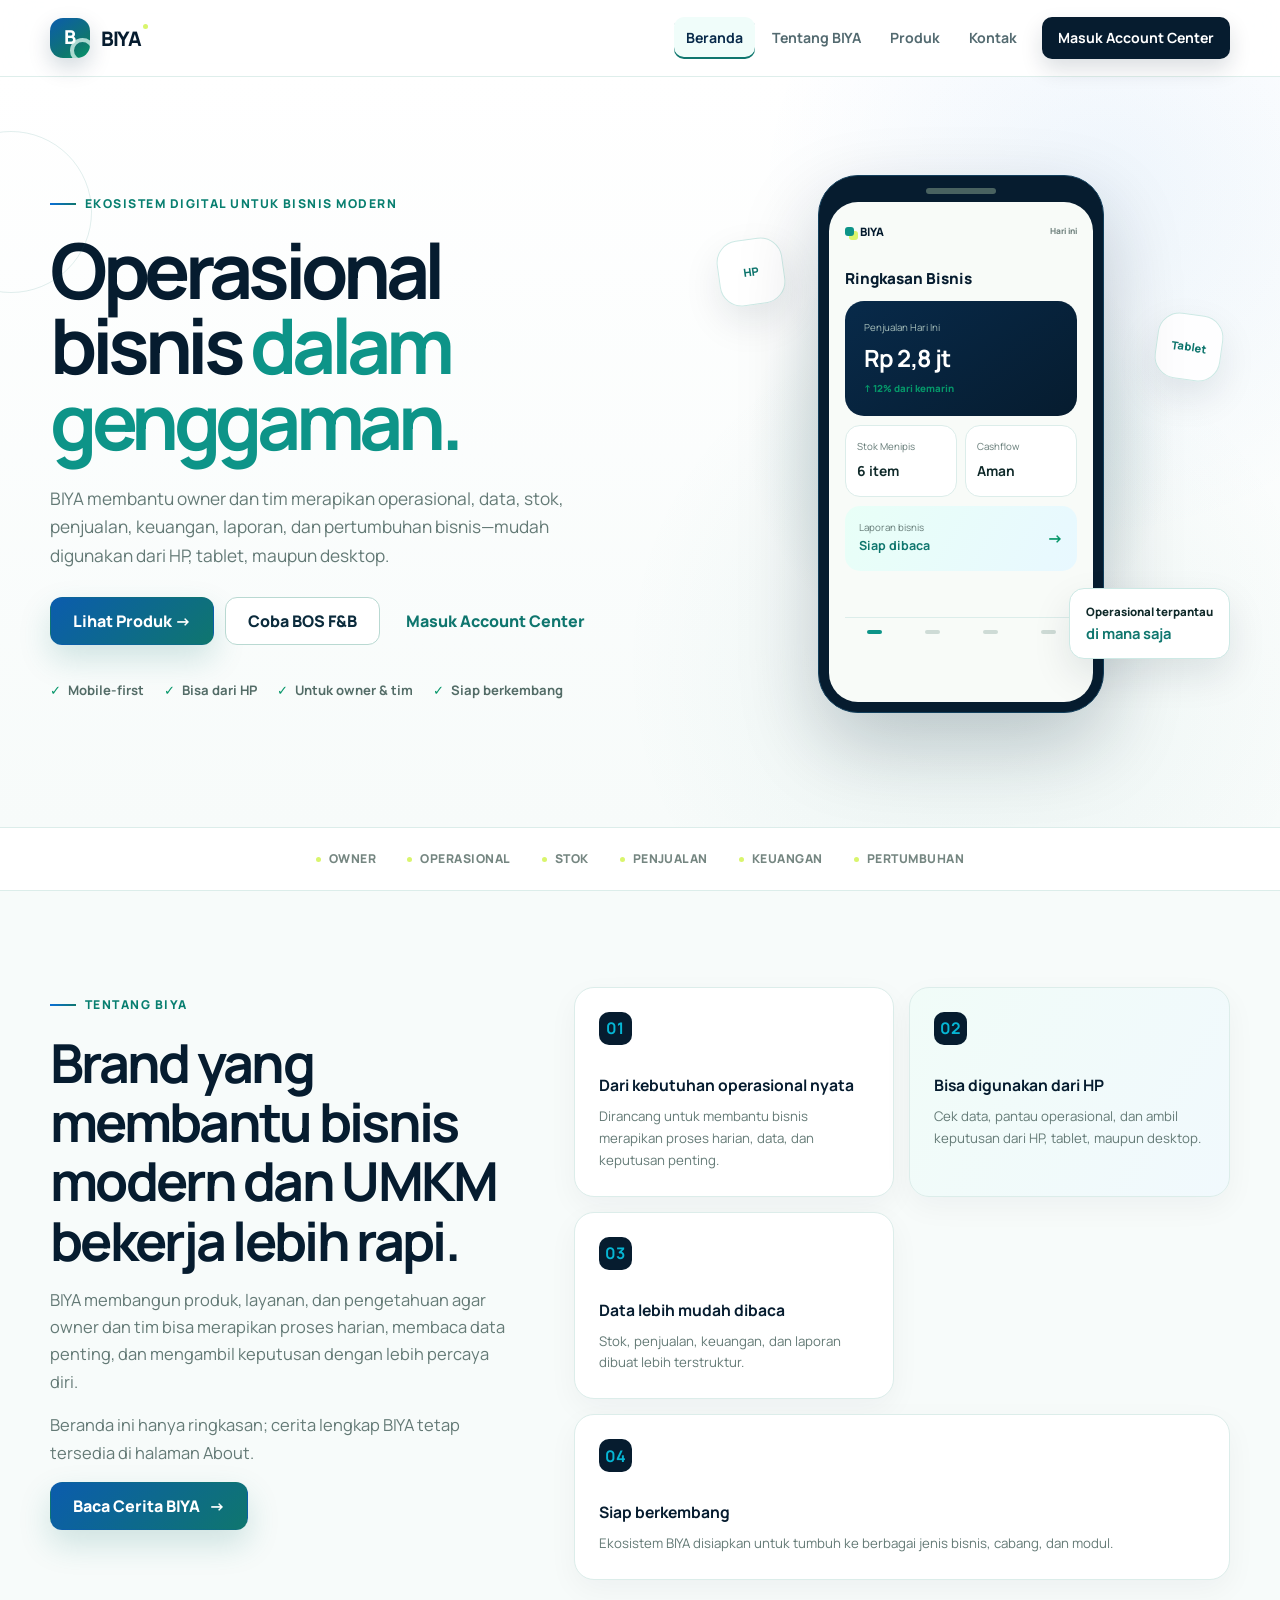
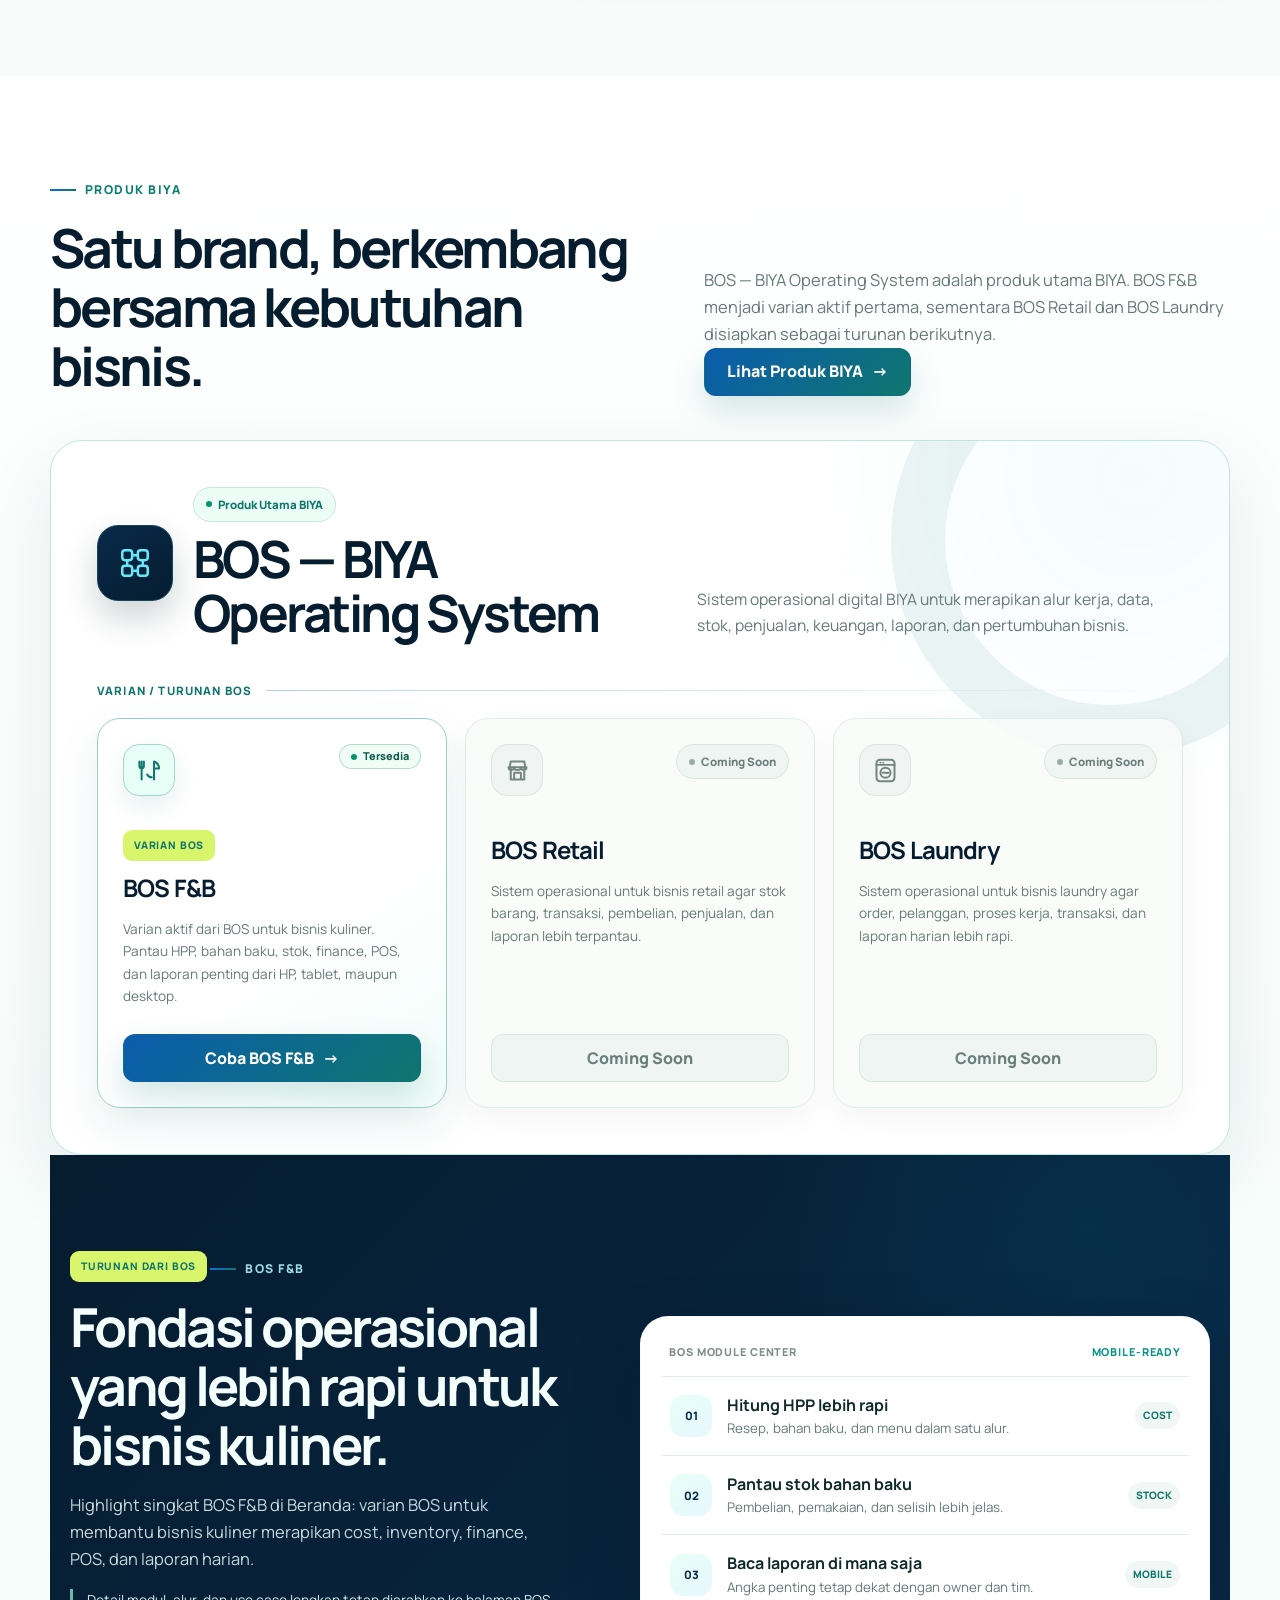
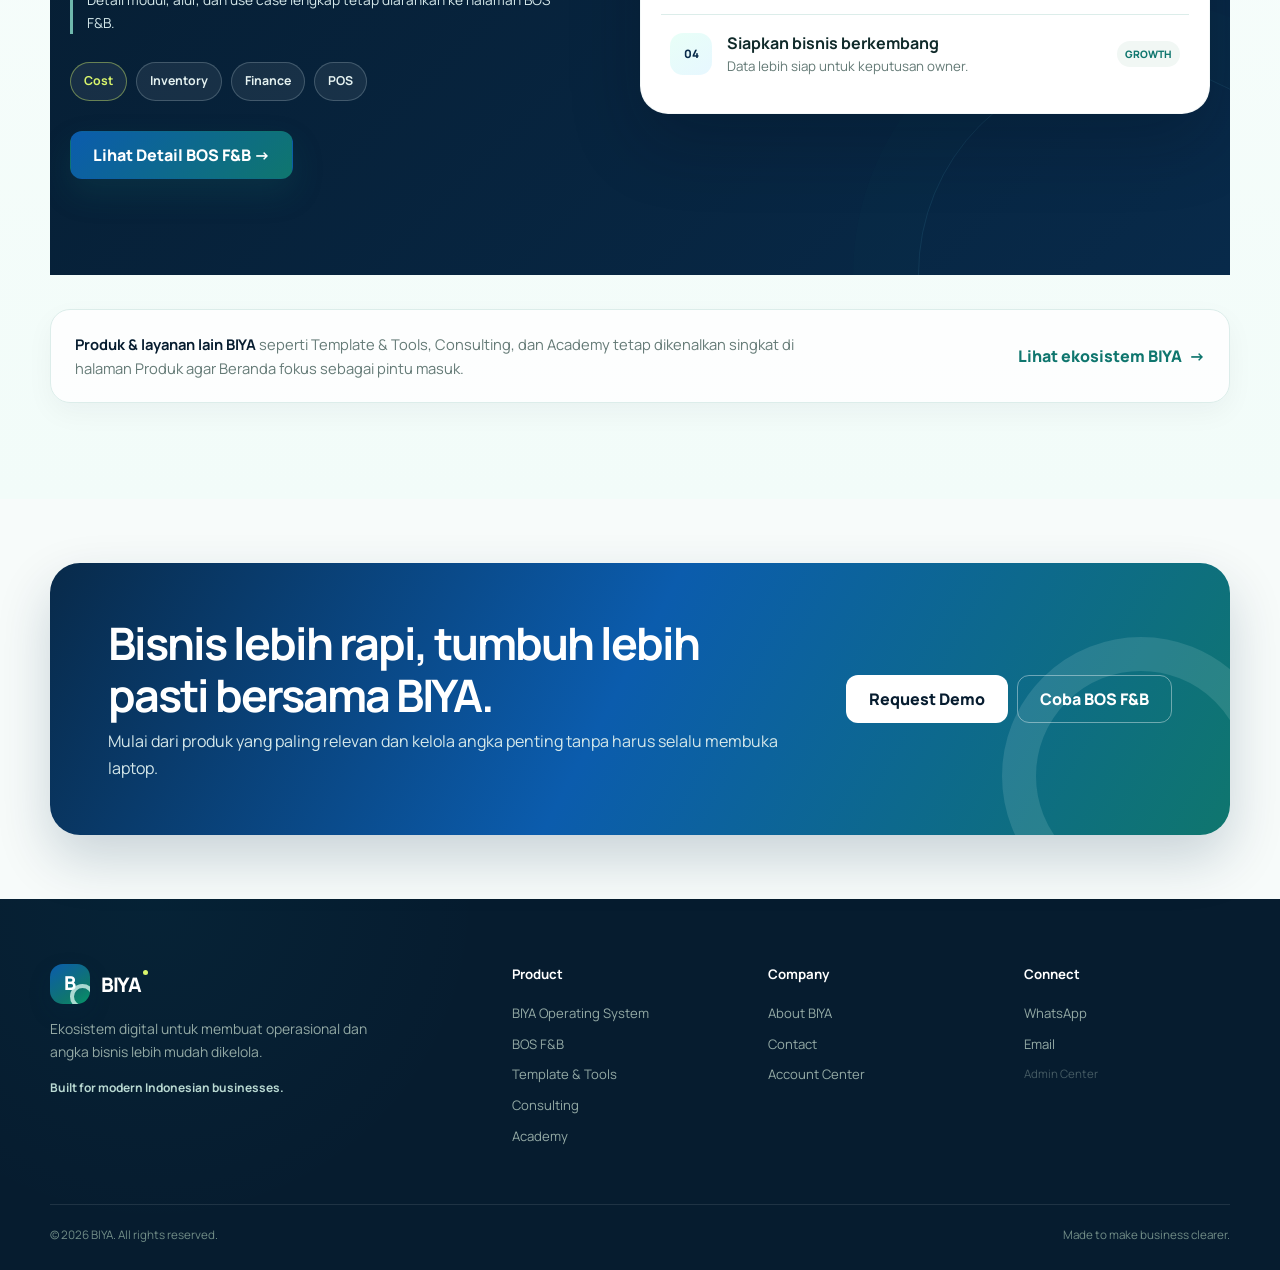
==== commit c7e6ef5b: "Refine BOS F&B product card status badge" ====
--- a/index.html
+++ b/index.html
@@ -86,7 +86,7 @@
           </div>
           <div class="bos-family-label"><span>Varian / turunan BOS</span></div>
           <div class="bos-product-grid">
-            <article class="bos-product-card is-active"><div class="bos-card-top"><div class="card-icon"><svg viewBox="0 0 24 24" aria-hidden="true"><path d="M5 4v7M3 4v4a2 2 0 0 0 4 0V4M5 11v9M16 4v16M16 4c3 1.2 4.5 3.3 4.5 6.2H16"/><path d="M10 15.5c.8 1.6 2.4 2.5 4 2.5"/></svg></div><div class="badge-stack"><span class="badge">First Product</span><span class="status-label">Active / Available</span></div></div><div><h3>BOS F&amp;B</h3><p>Varian aktif dari BOS untuk bisnis kuliner. Pantau HPP, bahan baku, stok, finance, POS, dan laporan penting dari HP, tablet, maupun desktop.</p></div><a class="btn btn-primary" href="bos-fnb.html">Coba BOS F&amp;B <span aria-hidden="true">→</span></a></article>
+            <article class="bos-product-card is-active"><div class="bos-card-top"><div class="card-icon"><svg viewBox="0 0 24 24" aria-hidden="true"><path d="M5 4v7M3 4v4a2 2 0 0 0 4 0V4M5 11v9M16 4v16M16 4c3 1.2 4.5 3.3 4.5 6.2H16"/><path d="M10 15.5c.8 1.6 2.4 2.5 4 2.5"/></svg></div><span class="status-badge">Tersedia</span></div><div><p class="product-kicker">Varian BOS</p><h3>BOS F&amp;B</h3><p>Varian aktif dari BOS untuk bisnis kuliner. Pantau HPP, bahan baku, stok, finance, POS, dan laporan penting dari HP, tablet, maupun desktop.</p></div><a class="btn btn-primary" href="bos-fnb.html">Coba BOS F&amp;B <span aria-hidden="true">→</span></a></article>
             <article class="bos-product-card is-coming"><div class="bos-card-top"><div class="card-icon"><svg viewBox="0 0 24 24" aria-hidden="true"><path d="M5 9h14l-1-5H6L5 9Z"/><path d="M6 9v11h12V9M9 20v-6h6v6M4 9c0 1.5 1 2.5 2.5 2.5S9 10.5 9 9c0 1.5 1 2.5 3 2.5s3-1 3-2.5c0 1.5 1 2.5 2.5 2.5S20 10.5 20 9"/></svg></div><span class="badge soon">Coming Soon</span></div><div><h3>BOS Retail</h3><p>Sistem operasional untuk bisnis retail agar stok barang, transaksi, pembelian, penjualan, dan laporan lebih terpantau.</p></div><span class="btn btn-disabled" aria-disabled="true">Coming Soon</span></article>
             <article class="bos-product-card is-coming"><div class="bos-card-top"><div class="card-icon"><svg viewBox="0 0 24 24" aria-hidden="true"><rect x="4" y="2.5" width="16" height="19" rx="3"/><path d="M4 7h16"/><circle cx="12" cy="14" r="4.5"/><path d="M9.5 14c1.2-1.1 2.6 1.1 5 0M7.5 5h.01M10 5h.01"/></svg></div><span class="badge soon">Coming Soon</span></div><div><h3>BOS Laundry</h3><p>Sistem operasional untuk bisnis laundry agar order, pelanggan, proses kerja, transaksi, dan laporan harian lebih rapi.</p></div><span class="btn btn-disabled" aria-disabled="true">Coming Soon</span></article>
           </div>
--- a/assets/css/style.css
+++ b/assets/css/style.css
@@ -233,8 +233,8 @@
 .bos-product-card.is-coming { background: rgba(250, 252, 250, .86); }
 .bos-card-top { display: flex; align-items: flex-start; justify-content: space-between; gap: 12px; margin-bottom: 34px; }
 .bos-card-top .badge { max-width: calc(100% - 66px); text-align: center; }
-.badge-stack { display: flex; align-items: flex-end; flex-direction: column; gap: 7px; }
-.status-label { color: var(--green-dark); font-size: .67rem; font-weight: 800; }
+.status-badge { display: inline-flex; align-items: center; gap: 6px; max-width: calc(100% - 66px); padding: 6px 11px; border: 1px solid rgba(11, 155, 118, .28); border-radius: 999px; background: rgba(229, 255, 246, .74); color: #0f5f50; font-size: .68rem; font-weight: 800; line-height: 1; white-space: nowrap; }
+.status-badge::before { width: 6px; height: 6px; flex: 0 0 auto; border-radius: 50%; background: #0b9b76; content: ""; }
 .bos-product-card.is-active .card-icon { border-color: var(--green); background: var(--green); color: #fff; box-shadow: 0 10px 22px rgba(11, 155, 118, .18); }
 .bos-product-card.is-coming .card-icon { border-color: #dce5e1; background: #f0f4f2; color: #738580; }
 .product-kicker { margin: 0 0 7px !important; color: var(--green-dark) !important; font-size: .65rem !important; font-weight: 800; letter-spacing: .08em; text-transform: uppercase; }
@@ -382,8 +382,8 @@
   .bos-product-grid { grid-template-columns: 1fr; }
   .bos-product-card, .bos-product-card.is-active { grid-column: auto; min-height: 365px; padding: 22px; }
   .bos-card-top { margin-bottom: 28px; }
-  .bos-card-top .badge { font-size: .65rem; }
-  .badge-stack { align-items: flex-end; }
+  .bos-card-top { align-items: center; gap: 10px; }
+  .bos-card-top .badge, .status-badge { font-size: .65rem; }
   .other-products-block { padding-top: 68px; }
   .other-product-grid { grid-template-columns: 1fr; }
   .other-product-card, .other-product-card:first-child { grid-column: auto; min-height: 300px; padding: 22px; }
@@ -983,7 +983,8 @@
 .badge { border-color: #c8e5de; background: #ecfdf5; color: #0f766e; }
 .badge::before { background: #059669; }
 .badge.soon { border-color: #d9e7e3; background: #eef5f3; color: #6b7f7a; }
-.status-label { color: #0f766e; }
+.status-badge { border-color: rgba(15, 118, 110, .26); background: rgba(236, 253, 245, .82); color: #0f5f50; }
+.status-badge::before { background: #059669; }
 
 .card-icon {
   border-color: #cce6df;
